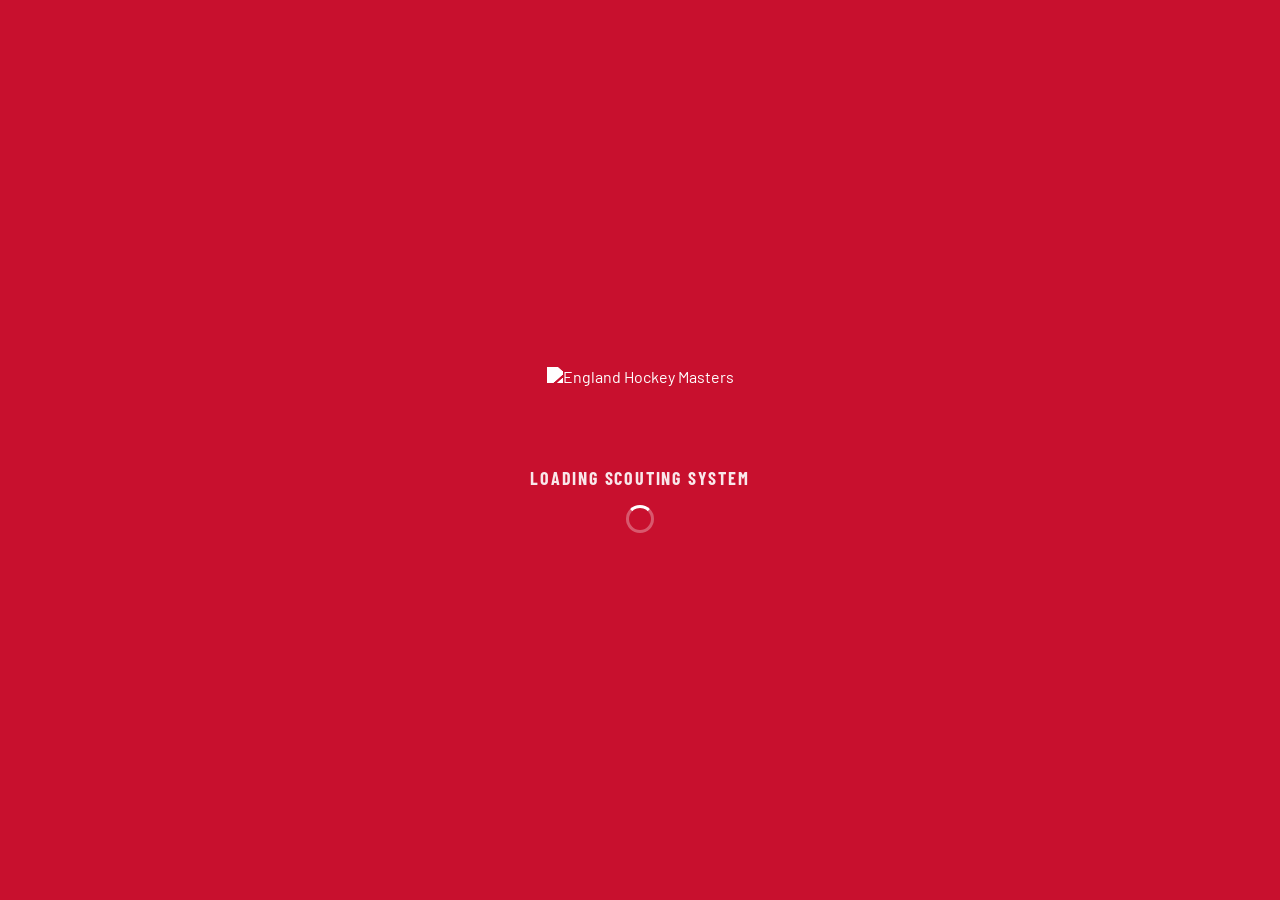
==== index.html @ a1395de9 "Update index.html" ====
<!DOCTYPE html>
<html lang="en">
<head>
<meta charset="UTF-8">
<meta name="viewport" content="width=device-width, initial-scale=1.0, user-scalable=no">
<meta name="apple-mobile-web-app-capable" content="yes">
<meta name="apple-mobile-web-app-status-bar-style" content="black-translucent">
<title>England Hockey — O45M Scouting 2026</title>
<style>
@import url('https://fonts.googleapis.com/css2?family=Barlow+Condensed:wght@400;600;700;800;900&family=Barlow:wght@300;400;500;600&display=swap');
:root{
  --red:#C8102E;--red-dark:#9a0c22;
  --white:#fff;--off:#f5f5f5;--light:#eeeeee;--border:#e0e0e0;
  --muted:#888;--dark:#1a1a1a;--sidebar:#1c1c1c;
  --green:#1a7a3c;--amber:#b85c00;--reject:#9a0c22;
  --shadow:0 2px 8px rgba(0,0,0,0.09);--shadow-lg:0 6px 20px rgba(0,0,0,0.14);
  --touch:48px;
}
*{box-sizing:border-box;margin:0;padding:0;-webkit-tap-highlight-color:transparent;}
html,body{height:100%;overflow:hidden;}
body{font-family:'Barlow',sans-serif;background:var(--light);color:var(--dark);}

#syncBar{position:fixed;top:0;left:0;right:0;height:3px;background:transparent;z-index:1000;transition:background 0.3s;}
#syncBar.syncing{background:var(--amber);}
#syncBar.synced{background:var(--green);}
#syncBar.error{background:var(--red);}

header{background:var(--red);height:56px;display:flex;align-items:center;padding:0 16px;gap:12px;position:fixed;top:0;left:0;right:0;z-index:300;box-shadow:0 2px 10px rgba(200,16,46,0.4);}
.logo-img{height:38px;width:auto;filter:brightness(0) invert(1);flex-shrink:0;}
.hdr-title{font-family:'Barlow Condensed',sans-serif;font-weight:900;font-size:16px;letter-spacing:0.05em;text-transform:uppercase;color:white;line-height:1.15;}
.hdr-title small{font-size:10px;font-weight:400;letter-spacing:0.08em;display:block;opacity:0.8;}
.hdr-right{margin-left:auto;display:flex;align-items:center;gap:8px;}
.stat-chip{background:rgba(255,255,255,0.15);border:1px solid rgba(255,255,255,0.2);border-radius:16px;padding:3px 10px;font-size:11px;font-weight:700;color:white;white-space:nowrap;}
.sync-indicator{display:flex;align-items:center;gap:5px;font-size:11px;color:rgba(255,255,255,0.8);font-weight:600;}
.sync-dot{width:7px;height:7px;border-radius:50%;background:rgba(255,255,255,0.4);transition:background 0.3s;}
.sync-dot.live{background:#4cff91;box-shadow:0 0 6px #4cff91;}
.sync-dot.syncing{background:var(--amber);animation:pulse 1s infinite;}
.sync-dot.error{background:#ff6b6b;}
@keyframes pulse{0%,100%{opacity:1;}50%{opacity:0.4;}}
.menu-btn{background:rgba(255,255,255,0.15);border:none;border-radius:8px;width:36px;height:36px;display:flex;align-items:center;justify-content:center;cursor:pointer;flex-shrink:0;}
.menu-btn svg{width:18px;height:18px;fill:white;}

.app{display:flex;height:100dvh;padding-top:56px;}

.sidebar{width:210px;min-width:210px;background:var(--sidebar);overflow-y:auto;padding:10px 0 30px;position:fixed;left:0;top:56px;bottom:0;z-index:200;transform:translateX(-100%);transition:transform 0.25s ease;-webkit-overflow-scrolling:touch;}
.sidebar.open{transform:translateX(0);}
@media(min-width:900px){.sidebar{transform:translateX(0);position:relative;top:auto;bottom:auto;flex-shrink:0;}.menu-btn{display:none;}.sidebar-overlay{display:none!important;}}
.sidebar-overlay{display:none;position:fixed;inset:0;background:rgba(0,0,0,0.4);z-index:199;}
.sidebar-overlay.show{display:block;}

.sb-search{padding:8px 10px 8px;}
.sb-input{width:100%;background:rgba(255,255,255,0.08);border:1px solid rgba(255,255,255,0.12);border-radius:8px;padding:9px 12px;color:white;font-size:14px;font-family:'Barlow',sans-serif;outline:none;-webkit-appearance:none;}
.sb-input::placeholder{color:rgba(255,255,255,0.3);}
.sb-input:focus{border-color:var(--red);}
.sb-label{font-size:9px;font-weight:800;letter-spacing:0.14em;text-transform:uppercase;color:rgba(255,255,255,0.3);padding:10px 10px 4px;display:block;}
.sb-btn{display:flex;justify-content:space-between;align-items:center;width:100%;min-height:var(--touch);padding:0 10px;background:transparent;border:none;color:rgba(255,255,255,0.55);font-size:13px;font-weight:500;font-family:'Barlow',sans-serif;text-align:left;cursor:pointer;border-left:3px solid transparent;transition:all 0.12s;}
.sb-btn:hover,.sb-btn:active{color:white;background:rgba(255,255,255,0.06);}
.sb-btn.active{color:white;background:rgba(200,16,46,0.2);border-left-color:var(--red);}
.sb-count{font-size:10px;font-weight:700;background:rgba(255,255,255,0.1);border-radius:10px;padding:1px 7px;min-width:22px;text-align:center;}
.sb-btn.active .sb-count{background:rgba(200,16,46,0.4);}
.area-dot{width:8px;height:8px;border-radius:50%;display:inline-block;margin-right:7px;flex-shrink:0;}
.sb-div{height:1px;background:rgba(255,255,255,0.07);margin:6px 10px;}
.sq-legend{padding:4px 10px 8px;display:flex;flex-direction:column;gap:5px;}
.sq-leg-row{display:flex;align-items:center;gap:7px;font-size:11px;color:rgba(255,255,255,0.4);}
.sq-dot{width:8px;height:8px;border-radius:2px;flex-shrink:0;}

.main{flex:1;display:flex;flex-direction:column;min-width:0;overflow:hidden;}
.view-nav{background:white;border-bottom:1px solid var(--border);display:flex;overflow-x:auto;-webkit-overflow-scrolling:touch;padding:0 12px;position:sticky;top:0;z-index:100;scrollbar-width:none;}
.view-nav::-webkit-scrollbar{display:none;}
.view-tab{background:transparent;border:none;border-bottom:3px solid transparent;padding:0 14px;height:46px;font-family:'Barlow Condensed',sans-serif;font-size:13px;font-weight:800;letter-spacing:0.07em;text-transform:uppercase;color:var(--muted);cursor:pointer;white-space:nowrap;flex-shrink:0;margin-bottom:-1px;transition:color 0.15s;}
.view-tab.active{color:var(--red);border-bottom-color:var(--red);}
.view-content{flex:1;overflow-y:auto;overflow-x:hidden;padding:14px;-webkit-overflow-scrolling:touch;}

#gridView{display:grid;grid-template-columns:repeat(auto-fill,minmax(280px,1fr));gap:12px;}
@media(max-width:600px){#gridView{grid-template-columns:1fr;}}
#listView{display:none;flex-direction:column;gap:4px;}
#scheduleView{display:none;}
#summaryView{display:none;}

/* ── PLAYER CARD ── */
.player-card{background:white;border-radius:12px;border:1px solid var(--border);overflow:hidden;box-shadow:var(--shadow);transition:box-shadow 0.2s;}
.card-strip{height:6px;}
.card-body{padding:14px 14px 12px;}

/* Photo area */
.card-photo-row{display:flex;align-items:flex-start;gap:12px;margin-bottom:10px;}
.card-photo-wrap{position:relative;flex-shrink:0;}
.card-photo{width:64px;height:64px;border-radius:8px;object-fit:cover;border:2px solid var(--border);display:block;cursor:pointer;transition:transform 0.15s;}
.card-photo:hover{transform:scale(1.04);}
.card-photo-placeholder{width:64px;height:64px;border-radius:8px;border:2px dashed var(--border);display:flex;flex-direction:column;align-items:center;justify-content:center;cursor:pointer;background:#fafafa;transition:all 0.15s;flex-shrink:0;}
.card-photo-placeholder:hover{border-color:var(--red);background:#fff5f5;}
.card-photo-placeholder svg{width:22px;height:22px;fill:var(--muted);}
.card-photo-placeholder span{font-size:9px;font-weight:700;color:var(--muted);letter-spacing:0.06em;text-transform:uppercase;margin-top:3px;}
.photo-upload-input{display:none;}
.photo-uploading{position:absolute;inset:0;background:rgba(255,255,255,0.85);border-radius:8px;display:flex;align-items:center;justify-content:center;}
.photo-spin{width:20px;height:20px;border:2px solid rgba(200,16,46,0.3);border-top-color:var(--red);border-radius:50%;animation:spin 0.8s linear infinite;}
@keyframes spin{to{transform:rotate(360deg);}}

.card-info{flex:1;min-width:0;}
.card-top{display:flex;justify-content:space-between;align-items:flex-start;margin-bottom:6px;}
.card-name{font-family:'Barlow Condensed',sans-serif;font-weight:800;font-size:17px;letter-spacing:0.02em;color:var(--dark);line-height:1.15;}
.card-club{font-size:11px;color:var(--muted);margin-top:2px;}
.card-num{font-family:'Barlow Condensed',sans-serif;font-weight:900;font-size:26px;color:#ddd;line-height:1;flex-shrink:0;}
.card-tags{display:flex;flex-wrap:wrap;gap:4px;align-items:center;}

.tag{display:inline-flex;align-items:center;padding:3px 8px;border-radius:4px;font-size:10px;font-weight:700;letter-spacing:0.07em;text-transform:uppercase;}
.tag-area{color:white;}
.tag-area.light{color:#1a1a1a;}
.tag-gk{background:#fff3e0;color:#b85c00;}
.tag-out{background:#e8f4fd;color:#1565c0;}
.tag-cap{background:#fff8e1;color:#b8860b;}
.sq-badge{padding:3px 7px;border-radius:4px;font-size:10px;font-weight:700;letter-spacing:0.07em;text-transform:uppercase;}
.sq-badge.main{background:#e3f2fd;color:#1565c0;border:1px solid #90caf9;}
.sq-badge.main-ntr{background:#f3f8ff;color:#5c8bcc;border:1px solid #c5d9f5;}
.sq-badge.som{background:#f3e5f5;color:#7b1fa2;border:1px solid #ce93d8;}
.sq-badge.som-ntr{background:#faf0fc;color:#9c5ab8;border:1px solid #e2c0ef;}

.ratings-grid{display:grid;grid-template-columns:1fr 1fr;gap:8px;margin-bottom:10px;}
.rating-item label{display:block;font-size:9px;font-weight:700;letter-spacing:0.1em;text-transform:uppercase;color:var(--muted);margin-bottom:3px;}
.stars{display:flex;gap:3px;}
.star{width:22px;height:22px;cursor:pointer;flex-shrink:0;padding:2px;}
.star svg{width:100%;height:100%;display:block;}

.notes-field{width:100%;background:#f8f8f8;border:1px solid var(--border);border-radius:8px;padding:8px 10px;font-family:'Barlow',sans-serif;font-size:13px;line-height:1.5;color:var(--dark);resize:none;outline:none;min-height:56px;-webkit-appearance:none;transition:border-color 0.15s;}
.notes-field:focus{border-color:var(--red);background:white;}
.notes-field::placeholder{color:#ccc;}

.dec-row{display:flex;gap:6px;margin-top:10px;}
.dec-btn{flex:1;min-height:40px;padding:0 4px;border-radius:8px;border:1.5px solid;font-family:'Barlow Condensed',sans-serif;font-size:12px;font-weight:800;letter-spacing:0.07em;text-transform:uppercase;cursor:pointer;background:transparent;transition:all 0.15s;}
.dec-btn.recommend{border-color:#b2dfdb;color:var(--green);}
.dec-btn.recommend.active{background:var(--green);border-color:var(--green);color:white;}
.dec-btn.monitor{border-color:#ffe0b2;color:var(--amber);}
.dec-btn.monitor.active{background:var(--amber);border-color:var(--amber);color:white;}
.dec-btn.reject{border-color:#ffcdd2;color:var(--reject);}
.dec-btn.reject.active{background:var(--reject);border-color:var(--reject);color:white;}

.card-sync{height:2px;background:transparent;transition:background 0.3s;border-radius:0 0 2px 2px;}
.card-sync.saving{background:var(--amber);}
.card-sync.saved{background:var(--green);}

/* ── PHOTO LIGHTBOX ── */
#lightbox{position:fixed;inset:0;background:rgba(0,0,0,0.92);z-index:900;display:none;flex-direction:column;align-items:center;justify-content:center;padding:20px;}
#lightbox.show{display:flex;}
#lightboxImg{max-width:100%;max-height:75vh;border-radius:12px;object-fit:contain;box-shadow:0 8px 40px rgba(0,0,0,0.6);}
#lightboxName{font-family:'Barlow Condensed',sans-serif;font-weight:800;font-size:22px;color:white;margin-top:16px;text-align:center;}
#lightboxSub{font-size:13px;color:rgba(255,255,255,0.6);margin-top:4px;text-align:center;}
#lightboxClose{position:absolute;top:16px;right:16px;background:rgba(255,255,255,0.15);border:none;color:white;width:40px;height:40px;border-radius:50%;font-size:20px;cursor:pointer;display:flex;align-items:center;justify-content:center;}
#lightboxChange{margin-top:14px;background:rgba(255,255,255,0.15);border:1px solid rgba(255,255,255,0.3);color:white;border-radius:8px;padding:8px 20px;font-family:'Barlow Condensed',sans-serif;font-size:13px;font-weight:700;letter-spacing:0.07em;text-transform:uppercase;cursor:pointer;}

/* ── LIST VIEW ── */
.list-hdr,.list-row{display:grid;grid-template-columns:44px 36px 1fr 90px 50px 100px 130px;gap:8px;align-items:center;padding:8px 12px;border-radius:8px;}
@media(max-width:700px){.list-hdr,.list-row{grid-template-columns:44px 30px 1fr 70px 100px;}.list-hide{display:none;}}
.list-hdr{background:white;border:1px solid var(--border);font-size:9px;font-weight:800;letter-spacing:0.1em;text-transform:uppercase;color:var(--muted);position:sticky;top:0;z-index:10;}
.list-row{background:white;border:1px solid var(--border);border-left:4px solid var(--lc,var(--border));transition:border-color 0.12s;}
.list-row.recommended{border-left-color:var(--green)!important;}
.list-row.monitor{border-left-color:var(--amber)!important;}
.list-row.not-selected{border-left-color:var(--reject)!important;}
.list-thumb{width:36px;height:36px;border-radius:6px;object-fit:cover;border:1px solid var(--border);cursor:pointer;}
.list-thumb-placeholder{width:36px;height:36px;border-radius:6px;background:#f0f0f0;border:1px dashed var(--border);display:flex;align-items:center;justify-content:center;cursor:pointer;font-size:16px;}
.list-name{font-family:'Barlow Condensed',sans-serif;font-weight:800;font-size:14px;}
.mini-stars{display:flex;gap:1px;font-size:13px;}
.ldec-row{display:flex;gap:3px;}
.ldec{min-height:32px;padding:0 7px;border-radius:5px;border:1px solid;font-size:10px;font-weight:700;font-family:'Barlow Condensed',sans-serif;letter-spacing:0.06em;text-transform:uppercase;cursor:pointer;background:transparent;transition:all 0.12s;}
.ldec.recommend{border-color:#b2dfdb;color:var(--green);}
.ldec.recommend.active{background:var(--green);border-color:var(--green);color:white;}
.ldec.monitor{border-color:#ffe0b2;color:var(--amber);}
.ldec.monitor.active{background:var(--amber);border-color:var(--amber);color:white;}
.ldec.reject{border-color:#ffcdd2;color:var(--reject);}
.ldec.reject.active{background:var(--reject);border-color:var(--reject);color:white;}

/* ── SCHEDULE ── */
.sched-day{margin-bottom:24px;}
.sched-hdr{font-family:'Barlow Condensed',sans-serif;font-size:20px;font-weight:900;letter-spacing:0.05em;text-transform:uppercase;color:var(--red);margin-bottom:10px;padding-bottom:7px;border-bottom:3px solid var(--red);display:flex;align-items:center;gap:12px;}
.sched-hdr span{font-size:12px;font-weight:400;color:var(--muted);text-transform:none;letter-spacing:0;}
.sched-grid{display:grid;grid-template-columns:1fr 1fr;gap:8px;}
@media(max-width:600px){.sched-grid{grid-template-columns:1fr;}}
.pitch-lbl{font-size:9px;font-weight:800;letter-spacing:0.12em;text-transform:uppercase;color:var(--muted);padding:4px 10px;background:var(--light);border-radius:4px;text-align:center;}
.fixture{background:white;border:1px solid var(--border);border-radius:10px;padding:10px 12px;display:flex;align-items:center;gap:10px;cursor:pointer;box-shadow:var(--shadow);transition:all 0.15s;min-height:var(--touch);}
.fixture.active-game{border-color:var(--red);background:#fff5f5;}
.fix-time{font-family:'Barlow Condensed',sans-serif;font-weight:800;font-size:15px;color:var(--red);min-width:40px;}
.fix-teams{flex:1;min-width:0;}
.fix-match{display:flex;align-items:center;gap:8px;flex-wrap:wrap;}
.fix-team{font-family:'Barlow Condensed',sans-serif;font-weight:800;font-size:13px;display:flex;align-items:center;gap:5px;}
.fix-vs{font-size:10px;font-weight:700;color:var(--muted);}
.kit-sw{width:12px;height:12px;border-radius:2px;border:1px solid rgba(0,0,0,0.1);flex-shrink:0;}
.fix-pitch{font-size:9px;color:var(--muted);font-weight:600;letter-spacing:0.07em;text-transform:uppercase;margin-top:2px;}
.fix-btn{font-family:'Barlow Condensed',sans-serif;font-size:11px;font-weight:800;letter-spacing:0.07em;text-transform:uppercase;min-height:36px;padding:0 12px;border-radius:6px;border:1.5px solid var(--red);color:var(--red);background:transparent;cursor:pointer;transition:all 0.15s;white-space:nowrap;flex-shrink:0;}
.fix-btn.active-btn,.fixture.active-game .fix-btn{background:var(--red);color:white;}
.fix-banner{background:var(--red);color:white;padding:10px 14px;display:flex;align-items:center;gap:10px;border-radius:10px;margin-bottom:14px;font-family:'Barlow Condensed',sans-serif;font-size:13px;font-weight:700;flex-wrap:wrap;}
.fix-clear{background:rgba(255,255,255,0.2);border:none;color:white;border-radius:5px;padding:5px 12px;cursor:pointer;font-family:'Barlow Condensed',sans-serif;font-size:12px;font-weight:700;min-height:32px;}

/* ── SUMMARY ── */
.sum-stats{display:grid;grid-template-columns:repeat(4,1fr);gap:10px;margin-bottom:18px;}
@media(max-width:600px){.sum-stats{grid-template-columns:repeat(2,1fr);}}
.sum-stat{background:white;border:1px solid var(--border);border-radius:10px;padding:16px;text-align:center;box-shadow:var(--shadow);}
.sum-num{font-family:'Barlow Condensed',sans-serif;font-size:40px;font-weight:900;line-height:1;margin-bottom:4px;}
.sum-lbl{font-size:10px;font-weight:700;letter-spacing:0.1em;text-transform:uppercase;color:var(--muted);}
.sum-stat.rec .sum-num{color:var(--green);}
.sum-stat.mon .sum-num{color:var(--amber);}
.sum-stat.rej .sum-num{color:var(--reject);}
.sum-stat.tot .sum-num{color:var(--red);}
.sum-sec-hdr{font-family:'Barlow Condensed',sans-serif;font-size:15px;font-weight:900;letter-spacing:0.06em;text-transform:uppercase;display:flex;align-items:center;gap:10px;margin:18px 0 9px;color:var(--dark);}
.sum-sec-hdr::after{content:'';flex:1;height:2px;background:var(--border);}
.sum-sec-hdr.rh::after{background:var(--green);}
.sum-sec-hdr.mh::after{background:var(--amber);}
.sum-rows{display:flex;flex-direction:column;gap:5px;}
.sum-row{background:white;border:1px solid var(--border);border-radius:8px;padding:10px 12px;display:grid;grid-template-columns:48px 160px 110px 50px 50px 1fr;gap:10px;align-items:center;box-shadow:var(--shadow);}
@media(max-width:700px){.sum-row{grid-template-columns:48px 1fr 80px 40px;}.sum-hide{display:none;}}
.sum-row.rec{border-left:4px solid var(--green);}
.sum-row.mon{border-left:4px solid var(--amber);}
.sum-row-name{font-family:'Barlow Condensed',sans-serif;font-weight:800;font-size:13px;}
.sum-score{font-family:'Barlow Condensed',sans-serif;font-weight:900;font-size:18px;}
.sum-score.hi{color:var(--green);}
.sum-score.mid{color:var(--amber);}
.sum-notes{font-size:11px;color:var(--muted);font-style:italic;white-space:nowrap;overflow:hidden;text-overflow:ellipsis;}
.sum-thumb{width:40px;height:40px;border-radius:6px;object-fit:cover;border:1px solid var(--border);cursor:pointer;}
.sum-thumb-placeholder{width:40px;height:40px;border-radius:6px;background:#f0f0f0;border:1px solid var(--border);display:flex;align-items:center;justify-content:center;font-size:18px;}
.export-btn{background:var(--red);color:white;border:none;border-radius:8px;padding:12px 28px;font-family:'Barlow Condensed',sans-serif;font-size:13px;font-weight:900;letter-spacing:0.08em;text-transform:uppercase;cursor:pointer;margin-top:18px;min-height:var(--touch);}

.empty{text-align:center;padding:50px 20px;color:var(--muted);}
.empty h3{font-family:'Barlow Condensed',sans-serif;font-size:20px;color:var(--dark);margin-bottom:6px;}
::-webkit-scrollbar{width:4px;height:4px;}
::-webkit-scrollbar-thumb{background:rgba(200,16,46,0.25);border-radius:2px;}

#loadingOverlay{position:fixed;inset:0;background:var(--red);display:flex;flex-direction:column;align-items:center;justify-content:center;z-index:9999;transition:opacity 0.4s;}
#loadingOverlay img{height:80px;filter:brightness(0) invert(1);margin-bottom:20px;}
#loadingOverlay p{color:white;font-family:'Barlow Condensed',sans-serif;font-size:18px;font-weight:700;letter-spacing:0.1em;text-transform:uppercase;opacity:0.9;}
#loadingOverlay .spin{width:28px;height:28px;border:3px solid rgba(255,255,255,0.3);border-top-color:white;border-radius:50%;animation:spin 0.8s linear infinite;margin-top:16px;}
</style>
</head>
<body>

<div id="syncBar"></div>

<div id="loadingOverlay">
  <img src="https://dav1992-create.github.io/o45m-scouting/England_Masters_Logo.png" alt="England Hockey Masters">
  <p>Loading Scouting System</p>
  <div class="spin"></div>
</div>

<!-- Photo lightbox -->
<div id="lightbox">
  <button id="lightboxClose" onclick="closeLightbox()">✕</button>
  <img id="lightboxImg" src="" alt="">
  <div id="lightboxName"></div>
  <div id="lightboxSub"></div>
  <button id="lightboxChange" onclick="changePhotoFromLightbox()">📷 Change Photo</button>
  <input type="file" id="lightboxFileInput" accept="image/*" style="display:none">
</div>

<header>
  <button class="menu-btn" onclick="toggleSidebar()">
    <svg viewBox="0 0 24 24"><rect y="4" width="24" height="2" rx="1"/><rect y="11" width="24" height="2" rx="1"/><rect y="18" width="24" height="2" rx="1"/></svg>
  </button>
  <img class="logo-img" src="https://dav1992-create.github.io/o45m-scouting/England_Masters_Logo.png" alt="">
  <div>
    <div class="hdr-title">O45M Scouting<small>Area Champs · 16–17 May 2026</small></div>
  </div>
  <div class="hdr-right">
    <div class="sync-indicator">
      <div class="sync-dot" id="syncDot"></div>
      <span id="syncLabel">Connecting…</span>
    </div>
    <div class="stat-chip">🟢 <span id="recCount">0</span></div>
    <div class="stat-chip">🟡 <span id="monCount">0</span></div>
  </div>
</header>

<div class="sidebar-overlay" id="sidebarOverlay" onclick="toggleSidebar()"></div>

<div class="app">
  <div class="sidebar" id="sidebar">
    <div class="sb-search"><input class="sb-input" type="search" id="searchInput" placeholder="Search player or club…" autocorrect="off" autocapitalize="off"></div>
    <span class="sb-label">Area</span>
    <button class="sb-btn active" data-area="ALL" onclick="setArea('ALL')">All Areas <span class="sb-count" id="cnt-ALL">142</span></button>
    <button class="sb-btn" data-area="East" onclick="setArea('East')"><span class="area-dot" style="background:#f5c800;border:1px solid rgba(255,255,255,0.2)"></span>East <span class="sb-count">18</span></button>
    <button class="sb-btn" data-area="London" onclick="setArea('London')"><span class="area-dot" style="background:#C8102E"></span>London <span class="sb-count">18</span></button>
    <button class="sb-btn" data-area="Midlands" onclick="setArea('Midlands')"><span class="area-dot" style="background:#6a0dad"></span>Midlands <span class="sb-count">17</span></button>
    <button class="sb-btn" data-area="North West" onclick="setArea('North West')"><span class="area-dot" style="background:#1565c0"></span>North West <span class="sb-count">17</span></button>
    <button class="sb-btn" data-area="South East" onclick="setArea('South East')"><span class="area-dot" style="background:#e86500"></span>South East <span class="sb-count">18</span></button>
    <button class="sb-btn" data-area="South Central" onclick="setArea('South Central')"><span class="area-dot" style="background:#1a7a3c"></span>South Central <span class="sb-count">18</span></button>
    <button class="sb-btn" data-area="West" onclick="setArea('West')"><span class="area-dot" style="background:#6b1a3a"></span>West <span class="sb-count">18</span></button>
    <button class="sb-btn" data-area="Yorkshire & NE" onclick="setArea('Yorkshire & NE')"><span class="area-dot" style="background:#5ba4cf"></span>Yorkshire & NE <span class="sb-count">18</span></button>
    <div class="sb-div"></div>
    <span class="sb-label">Decision</span>
    <button class="sb-btn" data-dec="ALL_D" onclick="setDecFilter('ALL_D')">All <span class="sb-count" id="cnt-ALLD">142</span></button>
    <button class="sb-btn" data-dec="recommended" onclick="setDecFilter('recommended')">✅ Trials <span class="sb-count" id="cnt-REC">0</span></button>
    <button class="sb-btn" data-dec="monitor" onclick="setDecFilter('monitor')">⚡ Monitor <span class="sb-count" id="cnt-MON">0</span></button>
    <button class="sb-btn" data-dec="not-selected" onclick="setDecFilter('not-selected')">✗ Passed <span class="sb-count" id="cnt-REJ">0</span></button>
    <button class="sb-btn" data-dec="unseen" onclick="setDecFilter('unseen')">○ Unseen <span class="sb-count" id="cnt-UN">142</span></button>
    <div class="sb-div"></div>
    <span class="sb-label">Position</span>
    <button class="sb-btn" data-pos="ALL_P" onclick="setPosFilter('ALL_P')">All</button>
    <button class="sb-btn" data-pos="GK" onclick="setPosFilter('GK')">Goalkeepers</button>
    <button class="sb-btn" data-pos="Outfield" onclick="setPosFilter('Outfield')">Outfield</button>
    <div class="sb-div"></div>
    <span class="sb-label">Squad Status</span>
    <button class="sb-btn active" data-squad="ALL_S" onclick="setSquadFilter('ALL_S')">All <span class="sb-count" id="cnt-SQ-ALL">142</span></button>
    <button class="sb-btn" data-squad="main" onclick="setSquadFilter('main')">Main Squad <span class="sb-count" id="cnt-SQ-MAIN">0</span></button>
    <button class="sb-btn" data-squad="main-ntr" onclick="setSquadFilter('main-ntr')">Main NTR <span class="sb-count" id="cnt-SQ-MAINNTR">0</span></button>
    <button class="sb-btn" data-squad="som" onclick="setSquadFilter('som')">SOM <span class="sb-count" id="cnt-SQ-SOM">0</span></button>
    <button class="sb-btn" data-squad="som-ntr" onclick="setSquadFilter('som-ntr')">SOM NTR <span class="sb-count" id="cnt-SQ-SOMNTR">0</span></button>
    <button class="sb-btn" data-squad="none" onclick="setSquadFilter('none')">No Squad <span class="sb-count" id="cnt-SQ-NONE">0</span></button>
    <div class="sb-div"></div>
    <span class="sb-label">Squad Key</span>
    <div class="sq-legend">
      <div class="sq-leg-row"><div class="sq-dot" style="background:#1565c0"></div>Main Squad</div>
      <div class="sq-leg-row"><div class="sq-dot" style="background:#5c8bcc"></div>Main NTR</div>
      <div class="sq-leg-row"><div class="sq-dot" style="background:#7b1fa2"></div>SOM (B Squad)</div>
      <div class="sq-leg-row"><div class="sq-dot" style="background:#9c5ab8"></div>SOM NTR</div>
    </div>
  </div>

  <div class="main">
    <div class="view-nav">
      <button class="view-tab active" onclick="setView('grid')">Grid</button>
      <button class="view-tab" onclick="setView('list')">List</button>
      <button class="view-tab" onclick="setView('schedule')">Schedule</button>
      <button class="view-tab" onclick="setView('summary')">Summary</button>
    </div>
    <div class="view-content">
      <div id="gridView"></div>
      <div id="listView"></div>
      <div id="scheduleView"></div>
      <div id="summaryView"></div>
    </div>
  </div>
</div>

<script>
const SB_URL='https://yunzbxjgndfdngneydhf.supabase.co';
const SB_KEY='sb_publishable_a0WnjBJyvWkqNFALG7ZhGA_mMUVzD1C';
const STORAGE_URL=`${SB_URL}/storage/v1/object/player-photos`;
const STORAGE_PUBLIC=`${SB_URL}/storage/v1/object/public/player-photos`;
const POLL_INTERVAL=4000;

const AC={'East':'#f5c800','London':'#C8102E','Midlands':'#6a0dad','North West':'#1565c0','South East':'#e86500','South Central':'#1a7a3c','West':'#6b1a3a','Yorkshire & NE':'#5ba4cf'};
const LIGHT_KITS=['East','Yorkshire & NE'];

const SCHED={saturday:[{time:'11:00',pitch:'Stirratt',home:'East',away:'Midlands'},{time:'11:00',pitch:'BGS',home:'West',away:'South Central'},{time:'12:00',pitch:'Stirratt',home:'South East',away:'Yorkshire & NE'},{time:'12:00',pitch:'BGS',home:'North West',away:'London'},{time:'12:50',pitch:'Stirratt',home:'North West',away:'South Central'},{time:'12:50',pitch:'BGS',home:'West',away:'London'},{time:'13:40',pitch:'Stirratt',home:'South East',away:'Midlands'},{time:'13:40',pitch:'BGS',home:'East',away:'Yorkshire & NE'},{time:'14:30',pitch:'Stirratt',home:'West',away:'Midlands'},{time:'14:30',pitch:'BGS',home:'East',away:'South Central'},{time:'15:20',pitch:'Stirratt',home:'North West',away:'Yorkshire & NE'},{time:'15:20',pitch:'BGS',home:'London',away:'South East'},{time:'16:10',pitch:'Stirratt',home:'South Central',away:'Yorkshire & NE'},{time:'16:10',pitch:'BGS',home:'East',away:'West'},{time:'17:00',pitch:'Stirratt',home:'London',away:'Midlands'},{time:'17:00',pitch:'BGS',home:'North West',away:'South East'}],sunday:[{time:'10:00',pitch:'Stirratt',home:'South East',away:'East'},{time:'10:00',pitch:'BGS',home:'Yorkshire & NE',away:'London'},{time:'11:00',pitch:'Stirratt',home:'West',away:'North West'},{time:'11:00',pitch:'BGS',home:'South Central',away:'Midlands'},{time:'11:50',pitch:'Stirratt',home:'East',away:'London'},{time:'11:50',pitch:'BGS',home:'South Central',away:'South East'},{time:'12:40',pitch:'Stirratt',home:'West',away:'Yorkshire & NE'},{time:'12:40',pitch:'BGS',home:'Midlands',away:'North West'},{time:'13:30',pitch:'Stirratt',home:'West',away:'South East'},{time:'13:30',pitch:'BGS',home:'South Central',away:'London'},{time:'14:20',pitch:'Stirratt',home:'Midlands',away:'Yorkshire & NE'},{time:'14:20',pitch:'BGS',home:'East',away:'North West'}]};

const rawPlayers=[
{id:1,name:"Neal Hadgraft",shirt:"GK",area:"East",club:"Brentwood",pos:"GK",cap:false,squad:"main"},
{id:2,name:"Alex Ford",shirt:"GK",area:"East",club:"Broxbourne",pos:"GK",cap:false,squad:""},
{id:3,name:"James Ward",shirt:"2",area:"East",club:"Ipswich",pos:"Outfield",cap:false,squad:""},
{id:4,name:"Andrew Fletcher",shirt:"3",area:"East",club:"City of Peterborough",pos:"Outfield",cap:false,squad:""},
{id:5,name:"Ian Dunnett",shirt:"4",area:"East",club:"Hertford",pos:"Outfield",cap:false,squad:""},
{id:6,name:"Carl Daniels",shirt:"5",area:"East",club:"City of Peterborough",pos:"Outfield",cap:false,squad:""},
{id:7,name:"Jon Card",shirt:"6",area:"East",club:"Ipswich",pos:"Outfield",cap:true,capType:"VC",squad:""},
{id:8,name:"Paul Buckland",shirt:"7",area:"East",club:"Blueharts",pos:"Outfield",cap:false,squad:"som"},
{id:9,name:"Alex Scott",shirt:"8",area:"East",club:"Norwich City",pos:"Outfield",cap:false,squad:""},
{id:10,name:"Graham Burr",shirt:"9",area:"East",club:"Blueharts",pos:"Outfield",cap:false,squad:""},
{id:11,name:"Chris Page",shirt:"10",area:"East",club:"Pelicans",pos:"Outfield",cap:false,squad:"som"},
{id:12,name:"Matt Scott",shirt:"11",area:"East",club:"Blueharts",pos:"Outfield",cap:false,squad:""},
{id:13,name:"Richard Stainthorpe",shirt:"12",area:"East",club:"Dereham",pos:"Outfield",cap:true,capType:"C",squad:""},
{id:14,name:"Drew Harvey",shirt:"13",area:"East",club:"Wisbech Town",pos:"Outfield",cap:false,squad:""},
{id:15,name:"Mark Hoefield",shirt:"14",area:"East",club:"St Albans",pos:"Outfield",cap:false,squad:""},
{id:16,name:"Devon Woolley",shirt:"15",area:"East",club:"Blueharts",pos:"Outfield",cap:false,squad:""},
{id:17,name:"Ben Hudson",shirt:"16",area:"East",club:"Cambridge HC",pos:"Outfield",cap:false,squad:""},
{id:18,name:"Richard Marshall",shirt:"17",area:"East",club:"Chelmsford",pos:"Outfield",cap:false,squad:""},
{id:19,name:"Ben Brind",shirt:"GK",area:"London",club:"Hampstead & Westminster",pos:"GK",cap:false,squad:""},
{id:20,name:"Sam Hext",shirt:"GK",area:"London",club:"Hampstead & Westminster",pos:"GK",cap:false,squad:""},
{id:21,name:"Paul Barker",shirt:"3",area:"London",club:"Spencer",pos:"Outfield",cap:false,squad:""},
{id:22,name:"Andy Fell",shirt:"4",area:"London",club:"Southgate",pos:"Outfield",cap:false,squad:""},
{id:23,name:"Ash Garratt",shirt:"5",area:"London",club:"Old Cranleighans",pos:"Outfield",cap:false,squad:"main-ntr"},
{id:24,name:"Rhys Evans",shirt:"6",area:"London",club:"Teddington",pos:"Outfield",cap:false,squad:""},
{id:25,name:"Andrew Crow",shirt:"7",area:"London",club:"Spencer",pos:"Outfield",cap:false,squad:"som"},
{id:26,name:"Mark Henderson",shirt:"8",area:"London",club:"Cheam",pos:"Outfield",cap:false,squad:""},
{id:27,name:"Stuart Ripley",shirt:"9",area:"London",club:"Old Cranleighans",pos:"Outfield",cap:false,squad:"som-ntr"},
{id:28,name:"Ed Hauck",shirt:"10",area:"London",club:"Old Cranleighans",pos:"Outfield",cap:false,squad:""},
{id:29,name:"Barney Hillsdon",shirt:"11",area:"London",club:"Purley Walcountians",pos:"Outfield",cap:false,squad:""},
{id:30,name:"Antoine-Julien Richard",shirt:"12",area:"London",club:"Hampstead & Westminster",pos:"Outfield",cap:false,squad:""},
{id:31,name:"Richard Mills",shirt:"13",area:"London",club:"Old Cranleighans",pos:"Outfield",cap:false,squad:""},
{id:32,name:"James Nicholson",shirt:"14",area:"London",club:"Wimbledon",pos:"Outfield",cap:false,squad:""},
{id:33,name:"Stephen Quincey",shirt:"15",area:"London",club:"Surbiton",pos:"Outfield",cap:false,squad:""},
{id:34,name:"Phil Price",shirt:"16",area:"London",club:"East London",pos:"Outfield",cap:false,squad:""},
{id:35,name:"Jonathan Jauncey",shirt:"17",area:"London",club:"Old Cranleighans",pos:"Outfield",cap:false,squad:""},
{id:36,name:"Raymond Man",shirt:"18",area:"London",club:"Purley Walcountians",pos:"Outfield",cap:true,capType:"C",squad:"som-ntr"},
{id:37,name:"Jonathon Short",shirt:"GK",area:"Midlands",club:"Boots HC",pos:"GK",cap:false,squad:"main"},
{id:38,name:"Matthew Hyatt",shirt:"2",area:"Midlands",club:"Stratford HC",pos:"Outfield",cap:false,squad:""},
{id:39,name:"Andrew Heslop",shirt:"4",area:"Midlands",club:"Olton HC",pos:"Outfield",cap:false,squad:""},
{id:40,name:"Ben Lanoe",shirt:"5",area:"Midlands",club:"Stratford HC",pos:"Outfield",cap:false,squad:""},
{id:41,name:"Jed Kiddle Morris",shirt:"6",area:"Midlands",club:"Bournville & KH",pos:"Outfield",cap:false,squad:""},
{id:42,name:"Richard Major",shirt:"8",area:"Midlands",club:"Bournville & KH",pos:"Outfield",cap:true,capType:"C",squad:""},
{id:43,name:"Dafydd Bowles",shirt:"9",area:"Midlands",club:"Hampton in Arden",pos:"Outfield",cap:false,squad:"main"},
{id:44,name:"Jon Allchin",shirt:"10",area:"Midlands",club:"Stone HC",pos:"Outfield",cap:false,squad:""},
{id:45,name:"Mark Northcott",shirt:"11",area:"Midlands",club:"Burton HC",pos:"Outfield",cap:false,squad:"som"},
{id:46,name:"Andrew Tchakhotine",shirt:"12",area:"Midlands",club:"Old Silhillians HC",pos:"Outfield",cap:false,squad:""},
{id:47,name:"Terry Lavery",shirt:"13",area:"Midlands",club:"Harborne HC",pos:"Outfield",cap:false,squad:""},
{id:48,name:"Dom Williams",shirt:"14",area:"Midlands",club:"Beeston HC",pos:"Outfield",cap:false,squad:""},
{id:49,name:"Richard Kitchen",shirt:"15",area:"Midlands",club:"Belper HC",pos:"Outfield",cap:false,squad:"main"},
{id:50,name:"Gareth Parker",shirt:"17",area:"Midlands",club:"Northampton Saints",pos:"Outfield",cap:false,squad:""},
{id:51,name:"Stuart Clark",shirt:"19",area:"Midlands",club:"Northampton Saints",pos:"Outfield",cap:false,squad:""},
{id:52,name:"Stephen Maundrell",shirt:"36",area:"Midlands",club:"Derby HC",pos:"Outfield",cap:false,squad:""},
{id:53,name:"David Bryce",shirt:"—",area:"Midlands",club:"Khalsa HC",pos:"Outfield",cap:false,squad:""},
{id:54,name:"Chris Bond",shirt:"GK",area:"North West",club:"Keswick",pos:"GK",cap:false,squad:""},
{id:55,name:"Geoff Price",shirt:"3",area:"North West",club:"Deeside Ramblers",pos:"Outfield",cap:false,squad:""},
{id:56,name:"Andrew Kwan",shirt:"4",area:"North West",club:"Didsbury Northern",pos:"Outfield",cap:false,squad:""},
{id:57,name:"Gareth Edwards-Jones",shirt:"5",area:"North West",club:"Golborne & Prescot",pos:"Outfield",cap:true,capType:"C",squad:""},
{id:58,name:"Richard Campbell",shirt:"6",area:"North West",club:"Crewe Vagrants",pos:"Outfield",cap:false,squad:""},
{id:59,name:"Graeme Hunt",shirt:"7",area:"North West",club:"Didsbury Northern",pos:"Outfield",cap:false,squad:""},
{id:60,name:"Damien Axcell",shirt:"8",area:"North West",club:"Macclesfield",pos:"Outfield",cap:false,squad:""},
{id:61,name:"Peter Youds",shirt:"9",area:"North West",club:"Macclesfield",pos:"Outfield",cap:false,squad:""},
{id:62,name:"David Hans",shirt:"10",area:"North West",club:"Timperley",pos:"Outfield",cap:false,squad:"main"},
{id:63,name:"Simon Boulton",shirt:"11",area:"North West",club:"Golborne & Prescot",pos:"Outfield",cap:false,squad:""},
{id:64,name:"John Bardsley",shirt:"12",area:"North West",club:"Sale",pos:"Outfield",cap:false,squad:""},
{id:65,name:"Adam Jones",shirt:"13",area:"North West",club:"Stockport Bramhall",pos:"Outfield",cap:false,squad:""},
{id:66,name:"Bruce Forster",shirt:"14",area:"North West",club:"Crewe Vagrants",pos:"Outfield",cap:false,squad:""},
{id:67,name:"Simon Darlington",shirt:"15",area:"North West",club:"Macclesfield",pos:"Outfield",cap:false,squad:""},
{id:68,name:"James Ballinger",shirt:"16",area:"North West",club:"Didsbury Northern",pos:"Outfield",cap:false,squad:""},
{id:69,name:"Crayton Napoleon",shirt:"17",area:"North West",club:"Leyland Chorley",pos:"Outfield",cap:false,squad:""},
{id:70,name:"Brandon Fernandez",shirt:"18",area:"North West",club:"Didsbury Northern",pos:"Outfield",cap:false,squad:""},
{id:71,name:"Giles Dakin",shirt:"GK",area:"South East",club:"East Grinstead",pos:"GK",cap:false,squad:""},
{id:72,name:"James Marshall",shirt:"GK",area:"South East",club:"Guildford",pos:"GK",cap:false,squad:""},
{id:73,name:"Miken Amin",shirt:"3",area:"South East",club:"Oxted",pos:"Outfield",cap:false,squad:"som"},
{id:74,name:"Keith Balmer",shirt:"4",area:"South East",club:"Sevenoaks",pos:"Outfield",cap:false,squad:""},
{id:75,name:"John Boydell",shirt:"5",area:"South East",club:"Canterbury",pos:"Outfield",cap:false,squad:""},
{id:76,name:"Iain Burwood",shirt:"6",area:"South East",club:"Sittingbourne",pos:"Outfield",cap:false,squad:""},
{id:77,name:"Paul Cook",shirt:"7",area:"South East",club:"K Sports",pos:"Outfield",cap:false,squad:""},
{id:78,name:"Tom Fewster",shirt:"8",area:"South East",club:"Lewes",pos:"Outfield",cap:false,squad:""},
{id:79,name:"Damon Garwood",shirt:"9",area:"South East",club:"Old Georgians",pos:"Outfield",cap:false,squad:"main"},
{id:80,name:"Jordan Hallows",shirt:"10",area:"South East",club:"Old Georgians",pos:"Outfield",cap:false,squad:"som"},
{id:81,name:"Jamie Hutchin",shirt:"11",area:"South East",club:"Woking",pos:"Outfield",cap:false,squad:""},
{id:82,name:"Noel Lander",shirt:"12",area:"South East",club:"Gore Court",pos:"Outfield",cap:false,squad:""},
{id:83,name:"Barry Mackness",shirt:"13",area:"South East",club:"Old Williamsons",pos:"Outfield",cap:false,squad:""},
{id:84,name:"Lewis Mitchell",shirt:"14",area:"South East",club:"Sutton Valence",pos:"Outfield",cap:false,squad:""},
{id:85,name:"Phil Morrison",shirt:"15",area:"South East",club:"Maidstone",pos:"Outfield",cap:false,squad:""},
{id:86,name:"Liam Russell",shirt:"16",area:"South East",club:"Lewes",pos:"Outfield",cap:false,squad:""},
{id:87,name:"Chris Schollick",shirt:"17",area:"South East",club:"Woking",pos:"Outfield",cap:false,squad:""},
{id:88,name:"John Sullivan",shirt:"18",area:"South East",club:"Marden Russets",pos:"Outfield",cap:false,squad:""},
{id:89,name:"Stephen Cole",shirt:"GK1",area:"South Central",club:"Trojans",pos:"GK",cap:false,squad:""},
{id:90,name:"Simon Howells",shirt:"GK23",area:"South Central",club:"Witney",pos:"GK",cap:false,squad:""},
{id:91,name:"Jon Weait",shirt:"2",area:"South Central",club:"Haslemere",pos:"Outfield",cap:false,squad:"main"},
{id:92,name:"Jon Bishop",shirt:"3",area:"South Central",club:"Reading",pos:"Outfield",cap:false,squad:""},
{id:93,name:"Ian Cheshire",shirt:"4",area:"South Central",club:"Portsmouth",pos:"Outfield",cap:false,squad:""},
{id:94,name:"Duncan Marsh",shirt:"5",area:"South Central",club:"Bournemouth",pos:"Outfield",cap:false,squad:""},
{id:95,name:"Dan Bleach",shirt:"6",area:"South Central",club:"Oxford OBU",pos:"Outfield",cap:false,squad:"som"},
{id:96,name:"Greg Smith",shirt:"7",area:"South Central",club:"Basingstoke",pos:"Outfield",cap:false,squad:""},
{id:97,name:"Tom Boswell",shirt:"8",area:"South Central",club:"Portsmouth",pos:"Outfield",cap:false,squad:""},
{id:98,name:"Chris Butler",shirt:"9",area:"South Central",club:"Portsmouth",pos:"Outfield",cap:false,squad:"som"},
{id:99,name:"Karam Bolina",shirt:"10",area:"South Central",club:"Trojans",pos:"Outfield",cap:false,squad:""},
{id:100,name:"Ben Shaughnessy",shirt:"11",area:"South Central",club:"Winchester",pos:"Outfield",cap:true,capType:"C",squad:""},
{id:101,name:"Charlie Walker",shirt:"12",area:"South Central",club:"Witney",pos:"Outfield",cap:false,squad:""},
{id:102,name:"Stephen Hulme",shirt:"13",area:"South Central",club:"Petersfield",pos:"Outfield",cap:false,squad:""},
{id:103,name:"Peter Wiles",shirt:"14",area:"South Central",club:"Portsmouth",pos:"Outfield",cap:false,squad:""},
{id:104,name:"Colin French",shirt:"16",area:"South Central",club:"Winchester",pos:"Outfield",cap:false,squad:""},
{id:105,name:"Justin Peel",shirt:"22",area:"South Central",club:"Witney",pos:"Outfield",cap:false,squad:""},
{id:106,name:"Simon Roberts",shirt:"26",area:"South Central",club:"Marlow",pos:"Outfield",cap:false,squad:""},
{id:107,name:"Martin Lawrence",shirt:"GK",area:"West",club:"Taunton Vale",pos:"GK",cap:false,squad:""},
{id:108,name:"Nev Stanton",shirt:"GK",area:"West",club:"Ocean City",pos:"GK",cap:false,squad:""},
{id:109,name:"Marcus Haes",shirt:"2",area:"West",club:"Truro",pos:"Outfield",cap:false,squad:""},
{id:110,name:"Jon Hooker",shirt:"4",area:"West",club:"Corsham",pos:"Outfield",cap:false,squad:""},
{id:111,name:"James Hills",shirt:"5",area:"West",club:"City of Bath",pos:"Outfield",cap:true,capType:"C",squad:""},
{id:112,name:"Matthew Elloway",shirt:"6",area:"West",club:"Shepton Mallet",pos:"Outfield",cap:false,squad:""},
{id:113,name:"Tim Jones",shirt:"7",area:"West",club:"Whitchurch",pos:"Outfield",cap:false,squad:""},
{id:114,name:"Chris Hancock",shirt:"8",area:"West",club:"Team Bath Buccaneers",pos:"Outfield",cap:false,squad:""},
{id:115,name:"Will Hodge",shirt:"9",area:"West",club:"Marlborough",pos:"Outfield",cap:false,squad:""},
{id:116,name:"Jamie Gowland",shirt:"10",area:"West",club:"City of Bath",pos:"Outfield",cap:false,squad:"som"},
{id:117,name:"Simon Padley",shirt:"11",area:"West",club:"Cheltenham",pos:"Outfield",cap:false,squad:""},
{id:118,name:"Duncan Edwards",shirt:"13",area:"West",club:"Keynsham",pos:"Outfield",cap:false,squad:"som"},
{id:119,name:"Bradley Alwan-Arab",shirt:"14",area:"West",club:"Clifton Robinsons",pos:"Outfield",cap:false,squad:""},
{id:120,name:"Stuart Johnson",shirt:"15",area:"West",club:"Taunton Vale",pos:"Outfield",cap:false,squad:""},
{id:121,name:"Richard McCollum",shirt:"17",area:"West",club:"Isca",pos:"Outfield",cap:false,squad:""},
{id:122,name:"David House",shirt:"18",area:"West",club:"Taunton Vale",pos:"Outfield",cap:false,squad:"som"},
{id:123,name:"Alex Hay",shirt:"19",area:"West",club:"Cheltenham",pos:"Outfield",cap:false,squad:"main"},
{id:124,name:"Max Chippett",shirt:"21",area:"West",club:"Duchy",pos:"Outfield",cap:false,squad:""},
{id:125,name:"David Snell",shirt:"GK",area:"Yorkshire & NE",club:"Ben Rhydding",pos:"GK",cap:false,squad:""},
{id:126,name:"Dan Wall",shirt:"GK",area:"Yorkshire & NE",club:"City of York",pos:"GK",cap:false,squad:""},
{id:127,name:"Richard Chandler",shirt:"2",area:"Yorkshire & NE",club:"City of York",pos:"Outfield",cap:false,squad:""},
{id:128,name:"Daniel Foster",shirt:"3",area:"Yorkshire & NE",club:"Ben Rhydding",pos:"Outfield",cap:true,capType:"C",squad:"main"},
{id:129,name:"Andrew Hill",shirt:"4",area:"Yorkshire & NE",club:"Leeds Adel",pos:"Outfield",cap:false,squad:""},
{id:130,name:"James Robinson",shirt:"6",area:"Yorkshire & NE",club:"Leeds Adel",pos:"Outfield",cap:false,squad:""},
{id:131,name:"Richard Partner",shirt:"7",area:"Yorkshire & NE",club:"Leeds Adel",pos:"Outfield",cap:false,squad:""},
{id:132,name:"Sanjay Anand",shirt:"8",area:"Yorkshire & NE",club:"Huddersfield",pos:"Outfield",cap:false,squad:""},
{id:133,name:"Dave Navin",shirt:"9",area:"Yorkshire & NE",club:"City of York",pos:"Outfield",cap:false,squad:""},
{id:134,name:"Dan Pudwell",shirt:"10",area:"Yorkshire & NE",club:"Durham City",pos:"Outfield",cap:false,squad:""},
{id:135,name:"Ian McClive",shirt:"11",area:"Yorkshire & NE",club:"Ben Rhydding",pos:"Outfield",cap:false,squad:""},
{id:136,name:"Dave Rogers",shirt:"13",area:"Yorkshire & NE",club:"City of York",pos:"Outfield",cap:false,squad:""},
{id:137,name:"Damien Greig",shirt:"15",area:"Yorkshire & NE",club:"Wakefield",pos:"Outfield",cap:false,squad:""},
{id:138,name:"Rob Kelly",shirt:"17",area:"Yorkshire & NE",club:"Huddersfield",pos:"Outfield",cap:false,squad:""},
{id:139,name:"Glyn Summerhayes",shirt:"18",area:"Yorkshire & NE",club:"Durham City",pos:"Outfield",cap:false,squad:""},
{id:140,name:"James Heslip",shirt:"19",area:"Yorkshire & NE",club:"Leeds Adel",pos:"Outfield",cap:false,squad:""},
{id:141,name:"Kasim Mughal",shirt:"20",area:"Yorkshire & NE",club:"Huddersfield",pos:"Outfield",cap:false,squad:""},
{id:142,name:"Gary Grant",shirt:"21",area:"Yorkshire & NE",club:"Gateshead",pos:"Outfield",cap:false,squad:""},
];

// ── STATE ─────────────────────────────────────────────────────────────────────
let A={}, photos={};
let cArea='ALL',cDec='ALL_D',cPos='ALL_P',cSquad='ALL_S',cView='grid',sT='',fixF=null;
let saveTimers={}, pollTimer=null, lastPollTime=0;
let lightboxPlayerId=null;

const hdrs={'apikey':SB_KEY,'Authorization':`Bearer ${SB_KEY}`,'Content-Type':'application/json','Prefer':'return=minimal'};

// ── SUPABASE ──────────────────────────────────────────────────────────────────
async function loadAll() {
  try {
    setSyncState('syncing');
    const r=await fetch(`${SB_URL}/rest/v1/assessments?select=*`,{headers:hdrs});
    if(!r.ok) throw new Error();
    const rows=await r.json();
    rows.forEach(row=>{
      A[row.player_id]={technical:row.technical||0,tactical:row.tactical||0,physical:row.physical||0,attitude:row.attitude||0,notes:row.notes||'',decision:row.decision||''};
      if(row.photo_url) photos[row.player_id]=row.photo_url;
    });
    setSyncState('live');
  } catch(e){ setSyncState('error'); }
}

async function upsertPlayer(id) {
  const s=gs(id);
  setSyncState('syncing');
  showCardSync(id,'saving');
  try {
    await fetch(`${SB_URL}/rest/v1/assessments`,{
      method:'POST',
      headers:{...hdrs,'Prefer':'resolution=merge-duplicates,return=minimal'},
      body:JSON.stringify({
        player_id:id,technical:s.technical,tactical:s.tactical,
        physical:s.physical,attitude:s.attitude,
        notes:s.notes,decision:s.decision,
        photo_url:photos[id]||null,
        updated_at:new Date().toISOString()
      })
    });
    setSyncState('live');
    showCardSync(id,'saved');
    setTimeout(()=>showCardSync(id,''),1500);
  } catch(e){ setSyncState('error'); }
}

async function uploadPhoto(id, file) {
  const ext=file.name.split('.').pop()||'jpg';
  const path=`player_${id}.${ext}`;
  showPhotoUploading(id,true);
  try {
    // Delete old photo first
    await fetch(`${STORAGE_URL}/${path}`,{method:'DELETE',headers:{apikey:SB_KEY,Authorization:`Bearer ${SB_KEY}`}});
    // Upload new
    const r=await fetch(`${STORAGE_URL}/${path}`,{
      method:'POST',
      headers:{apikey:SB_KEY,Authorization:`Bearer ${SB_KEY}`,'Content-Type':file.type,'Cache-Control':'3600'},
      body:file
    });
    if(!r.ok) throw new Error();
    const url=`${STORAGE_PUBLIC}/${path}?t=${Date.now()}`;
    photos[id]=url;
    showPhotoUploading(id,false);
    updatePhotoUI(id);
    debounceUpsert(id);
  } catch(e){
    showPhotoUploading(id,false);
    alert('Photo upload failed. Please try again.');
  }
}

async function pollRemote() {
  try {
    const since=new Date(lastPollTime-1000).toISOString();
    const r=await fetch(`${SB_URL}/rest/v1/assessments?updated_at=gt.${since}&select=*`,{headers:hdrs});
    if(!r.ok) return;
    const rows=await r.json();
    let changed=false;
    rows.forEach(row=>{
      const cur=A[row.player_id];
      const nd={technical:row.technical||0,tactical:row.tactical||0,physical:row.physical||0,attitude:row.attitude||0,notes:row.notes||'',decision:row.decision||''};
      const photoChanged=row.photo_url&&row.photo_url!==photos[row.player_id];
      if(photoChanged) photos[row.player_id]=row.photo_url;
      if(!cur||cur.technical!==nd.technical||cur.tactical!==nd.tactical||cur.physical!==nd.physical||cur.attitude!==nd.attitude||cur.notes!==nd.notes||cur.decision!==nd.decision||photoChanged){
        A[row.player_id]=nd; changed=true;
        refreshPlayerUI(row.player_id);
      }
    });
    if(changed) updateCounts();
    lastPollTime=Date.now();
  } catch(e){}
}

function startPolling(){ lastPollTime=Date.now(); setInterval(pollRemote,POLL_INTERVAL); }

// ── PHOTO UI ──────────────────────────────────────────────────────────────────
function showPhotoUploading(id, show) {
  document.querySelectorAll(`.photo-uploading-${id}`).forEach(el=>el.style.display=show?'flex':'none');
}

function updatePhotoUI(id) {
  const url=photos[id];
  // Update all photo elements for this player
  document.querySelectorAll(`.player-photo-${id}`).forEach(el=>{
    if(url){
      el.outerHTML=`<img class="card-photo player-photo-${id}" src="${url}" alt="" onclick="openLightbox(${id})">`;
    }
  });
  document.querySelectorAll(`.photo-placeholder-${id}`).forEach(el=>{
    if(url){
      el.style.display='none';
    }
  });
  // Update list thumbs
  document.querySelectorAll(`.list-thumb-${id}`).forEach(el=>{
    el.outerHTML=url
      ?`<img class="list-thumb list-thumb-${id}" src="${url}" alt="" onclick="openLightbox(${id})">`
      :`<div class="list-thumb-placeholder list-thumb-${id}" onclick="triggerPhotoUpload(${id})">📷</div>`;
  });
  // Update summary thumbs
  document.querySelectorAll(`.sum-thumb-${id}`).forEach(el=>{
    el.outerHTML=url
      ?`<img class="sum-thumb sum-thumb-${id}" src="${url}" alt="" onclick="openLightbox(${id})">`
      :`<div class="sum-thumb-placeholder sum-thumb-${id}">👤</div>`;
  });
}

function triggerPhotoUpload(id) {
  const inp=document.createElement('input');
  inp.type='file'; inp.accept='image/*'; inp.capture='environment';
  inp.onchange=e=>{ if(e.target.files[0]) uploadPhoto(id,e.target.files[0]); };
  inp.click();
}

function openLightbox(id) {
  const p=rawPlayers.find(x=>x.id===id);
  if(!p||!photos[id]) return;
  lightboxPlayerId=id;
  document.getElementById('lightboxImg').src=photos[id];
  document.getElementById('lightboxName').textContent=p.name;
  document.getElementById('lightboxSub').textContent=`${p.area} · ${p.club}`;
  document.getElementById('lightbox').classList.add('show');
}
function closeLightbox(){ document.getElementById('lightbox').classList.remove('show'); lightboxPlayerId=null; }
function changePhotoFromLightbox(){ if(lightboxPlayerId){ closeLightbox(); setTimeout(()=>triggerPhotoUpload(lightboxPlayerId),300); } }
document.getElementById('lightbox').addEventListener('click',e=>{ if(e.target===document.getElementById('lightbox')) closeLightbox(); });

function photoCardHTML(id) {
  const url=photos[id];
  if(url){
    return `<div class="card-photo-wrap">
      <img class="card-photo player-photo-${id}" src="${url}" alt="" onclick="openLightbox(${id})">
      <div class="photo-uploading photo-uploading-${id}" style="display:none"><div class="photo-spin"></div></div>
    </div>`;
  }
  return `<div class="card-photo-wrap">
    <div class="card-photo-placeholder photo-placeholder-${id}" onclick="triggerPhotoUpload(${id})">
      <svg viewBox="0 0 24 24"><path d="M12 12c2.21 0 4-1.79 4-4s-1.79-4-4-4-4 1.79-4 4 1.79 4 4 4zm0 2c-2.67 0-8 1.34-8 4v2h16v-2c0-2.66-5.33-4-8-4z"/></svg>
      <span>Photo</span>
    </div>
    <div class="photo-uploading photo-uploading-${id}" style="display:none"><div class="photo-spin"></div></div>
  </div>`;
}

// ── SYNC UI ───────────────────────────────────────────────────────────────────
function setSyncState(s){
  const dot=document.getElementById('syncDot'),lbl=document.getElementById('syncLabel'),bar=document.getElementById('syncBar');
  dot.className='sync-dot '+s;
  bar.className=s==='syncing'?'syncing':s==='error'?'error':'';
  lbl.textContent=s==='live'?'Live':s==='syncing'?'Syncing…':'Offline';
}
function showCardSync(id,state){
  document.querySelectorAll(`.csync-${id}`).forEach(el=>el.className=`card-sync csync-${id}${state?' '+state:''}`);
}

// ── LOCAL STATE ───────────────────────────────────────────────────────────────
function gs(id){ if(!A[id])A[id]={technical:0,tactical:0,physical:0,attitude:0,notes:'',decision:''}; return A[id]; }
function avg(id){ const s=gs(id),sc=[s.technical,s.tactical,s.physical,s.attitude].filter(x=>x>0); return sc.length?sc.reduce((a,b)=>a+b,0)/sc.length:0; }

// ── FILTERS ───────────────────────────────────────────────────────────────────
function setArea(a){cArea=a;document.querySelectorAll('[data-area]').forEach(b=>b.classList.toggle('active',b.dataset.area===a));closeSidebar();render();}
function setDecFilter(d){cDec=d;document.querySelectorAll('[data-dec]').forEach(b=>b.classList.toggle('active',b.dataset.dec===d));closeSidebar();render();}
function setPosFilter(p){cPos=p;document.querySelectorAll('[data-pos]').forEach(b=>b.classList.toggle('active',b.dataset.pos===p));closeSidebar();render();}
function setSquadFilter(s){cSquad=s;document.querySelectorAll('[data-squad]').forEach(b=>b.classList.toggle('active',b.dataset.squad===s));closeSidebar();render();}
function setView(v){
  cView=v;
  document.querySelectorAll('.view-tab').forEach((b,i)=>b.classList.toggle('active',['grid','list','schedule','summary'][i]===v));
  const map={grid:'grid',list:'flex',schedule:'block',summary:'block'};
  ['gridView','listView','scheduleView','summaryView'].forEach(id=>{document.getElementById(id).style.display='none';});
  document.getElementById(v+'View').style.display=map[v]||'block';
  render();
}
document.getElementById('searchInput').addEventListener('input',e=>{sT=e.target.value;render();});
function fp(){return rawPlayers.filter(p=>{
  if(fixF&&p.area!==fixF.home&&p.area!==fixF.away)return false;
  if(!fixF&&cArea!=='ALL'&&p.area!==cArea)return false;
  if(cPos==='GK'&&p.pos!=='GK')return false;
  if(cPos==='Outfield'&&p.pos!=='Outfield')return false;
  if(cSquad!=='ALL_S'&&cSquad!=='none'&&p.squad!==cSquad)return false;
  if(cSquad==='none'&&p.squad!=='')return false;
  const s=gs(p.id);
  if(cDec==='recommended'&&s.decision!=='recommended')return false;
  if(cDec==='monitor'&&s.decision!=='monitor')return false;
  if(cDec==='not-selected'&&s.decision!=='not-selected')return false;
  if(cDec==='unseen'&&s.decision!=='')return false;
  if(sT){const q=sT.toLowerCase();if(!p.name.toLowerCase().includes(q)&&!p.club.toLowerCase().includes(q)&&!p.area.toLowerCase().includes(q))return false;}
  return true;
});}

function toggleSidebar(){const sb=document.getElementById('sidebar'),ov=document.getElementById('sidebarOverlay'),open=sb.classList.toggle('open');ov.classList.toggle('show',open);}
function closeSidebar(){if(window.innerWidth<900){document.getElementById('sidebar').classList.remove('open');document.getElementById('sidebarOverlay').classList.remove('show');}}

// ── STARS ─────────────────────────────────────────────────────────────────────
function svgStar(f){const c=f?'#C8102E':'#e0e0e0';return`<svg viewBox="0 0 20 20" fill="${c}"><path d="M9.049 2.927c.3-.921 1.603-.921 1.902 0l1.07 3.292a1 1 0 00.95.69h3.462c.969 0 1.371 1.24.588 1.81l-2.8 2.034a1 1 0 00-.364 1.118l1.07 3.292c.3.921-.755 1.688-1.54 1.118l-2.8-2.034a1 1 0 00-1.175 0l-2.8 2.034c-.784.57-1.838-.197-1.539-1.118l1.07-3.292a1 1 0 00-.364-1.118L2.98 8.72c-.783-.57-.38-1.81.588-1.81h3.461a1 1 0 00.951-.69l1.07-3.292z"/></svg>`;}
function starsH(id,f,v){return Array.from({length:5},(_,i)=>`<span class="star" onclick="setR(${id},'${f}',${i+1})">${svgStar(i<v)}</span>`).join('');}
function setR(id,f,v){const s=gs(id);s[f]=s[f]===v?0:v;document.querySelectorAll(`[data-stars="${id}-${f}"]`).forEach(el=>el.innerHTML=starsH(id,f,s[f]));debounceUpsert(id);updateCounts();}
function setD(id,dec){
  const s=gs(id);s.decision=s.decision===dec?'':dec;
  document.querySelectorAll(`[data-pid="${id}"]`).forEach(el=>{el.className=el.className.replace(/\b(recommended|monitor|not-selected)\b/g,'').trim();if(s.decision)el.classList.add(s.decision);});
  document.querySelectorAll(`.strip-${id}`).forEach(el=>{el.className=`card-strip strip-${id}${s.decision?' '+s.decision:''}`;const p=rawPlayers.find(x=>x.id===id);el.style.background=s.decision?'':AC[p.area]||'#ccc';});
  document.querySelectorAll(`[data-did="${id}"]`).forEach(b=>b.classList.toggle('active',b.dataset.dtype===s.decision));
  debounceUpsert(id);updateCounts();
  if(cDec!=='ALL_D')render();
}
function sN(id,v){gs(id).notes=v;debounceUpsert(id);}
function debounceUpsert(id){clearTimeout(saveTimers[id]);saveTimers[id]=setTimeout(()=>upsertPlayer(id),800);}

function refreshPlayerUI(id){
  const s=gs(id),p=rawPlayers.find(x=>x.id===id);
  if(!p)return;
  ['technical','tactical','physical','attitude'].forEach(f=>document.querySelectorAll(`[data-stars="${id}-${f}"]`).forEach(el=>el.innerHTML=starsH(id,f,s[f])));
  document.querySelectorAll(`[data-did="${id}"]`).forEach(b=>b.classList.toggle('active',b.dataset.dtype===s.decision));
  document.querySelectorAll(`[data-pid="${id}"]`).forEach(el=>{el.className=el.className.replace(/\b(recommended|monitor|not-selected)\b/g,'').trim();if(s.decision)el.classList.add(s.decision);});
  document.querySelectorAll(`.strip-${id}`).forEach(el=>{el.className=`card-strip strip-${id}${s.decision?' '+s.decision:''}`;el.style.background=s.decision?'':AC[p.area]||'#ccc';});
  document.querySelectorAll(`.notes-${id}`).forEach(el=>{if(document.activeElement!==el)el.value=s.notes;});
  updatePhotoUI(id);
}

// ── HELPERS ───────────────────────────────────────────────────────────────────
function sqB(sq){if(!sq)return'';const L={'main':'Main Squad','main-ntr':'Main NTR','som':'SOM','som-ntr':'SOM NTR'};return`<span class="sq-badge ${sq}">${L[sq]}</span>`;}
function areaTag(area){const lk=LIGHT_KITS.includes(area);return`<span class="tag tag-area${lk?' light':''}" style="background:${AC[area]||'#999'}">${area}</span>`;}

// ── RENDER GRID ───────────────────────────────────────────────────────────────
function renderGrid(pl){
  const el=document.getElementById('gridView');el.innerHTML='';
  if(!pl.length){el.innerHTML='<div class="empty"><h3>No players match</h3><p>Adjust filters or search.</p></div>';return;}
  pl.forEach(p=>{
    const s=gs(p.id),ac=AC[p.area]||'#ccc';
    const d=document.createElement('div');
    d.className=`player-card${s.decision?' '+s.decision:''}`;d.setAttribute('data-pid',p.id);
    d.innerHTML=`
      <div class="card-strip strip-${p.id}${s.decision?' '+s.decision:''}" style="${!s.decision?'background:'+ac:''}"></div>
      <div class="card-body">
        <div class="card-photo-row">
          ${photoCardHTML(p.id)}
          <div class="card-info">
            <div class="card-top">
              <div>
                <div class="card-name">${p.name}</div>
                <div class="card-club">${p.club}</div>
              </div>
              <div class="card-num">${p.shirt}</div>
            </div>
            <div class="card-tags">
              ${areaTag(p.area)}
              <span class="tag ${p.pos==='GK'?'tag-gk':'tag-out'}">${p.pos}</span>
              ${p.cap?`<span class="tag tag-cap">★ ${p.capType}</span>`:''}
              ${sqB(p.squad)}
            </div>
          </div>
        </div>
        <div class="ratings-grid">
          <div class="rating-item"><label>Technical</label><div class="stars" data-stars="${p.id}-technical">${starsH(p.id,'technical',s.technical)}</div></div>
          <div class="rating-item"><label>Tactical</label><div class="stars" data-stars="${p.id}-tactical">${starsH(p.id,'tactical',s.tactical)}</div></div>
          <div class="rating-item"><label>Physical</label><div class="stars" data-stars="${p.id}-physical">${starsH(p.id,'physical',s.physical)}</div></div>
          <div class="rating-item"><label>Attitude</label><div class="stars" data-stars="${p.id}-attitude">${starsH(p.id,'attitude',s.attitude)}</div></div>
        </div>
        <textarea class="notes-field notes-${p.id}" placeholder="Scouting notes…" oninput="sN(${p.id},this.value)">${s.notes}</textarea>
        <div class="dec-row">
          <button class="dec-btn recommend${s.decision==='recommended'?' active':''}" data-did="${p.id}" data-dtype="recommended" onclick="setD(${p.id},'recommended')">✓ Trials</button>
          <button class="dec-btn monitor${s.decision==='monitor'?' active':''}" data-did="${p.id}" data-dtype="monitor" onclick="setD(${p.id},'monitor')">⚡ Monitor</button>
          <button class="dec-btn reject${s.decision==='not-selected'?' active':''}" data-did="${p.id}" data-dtype="not-selected" onclick="setD(${p.id},'not-selected')">✗ Pass</button>
        </div>
      </div>
      <div class="card-sync csync-${p.id}"></div>`;
    el.appendChild(d);
  });
}

// ── RENDER LIST ───────────────────────────────────────────────────────────────
function renderList(pl){
  const el=document.getElementById('listView');el.innerHTML='';
  const hdr=document.createElement('div');hdr.className='list-hdr';
  hdr.innerHTML='<span>📷</span><span>#</span><span>Player</span><span class="list-hide">Area</span><span class="list-hide">Pos</span><span>Rating</span><span>Decision</span>';
  el.appendChild(hdr);
  if(!pl.length){const e=document.createElement('div');e.className='empty';e.style.padding='30px';e.textContent='No players match.';el.appendChild(e);return;}
  pl.forEach(p=>{
    const s=gs(p.id),av=avg(p.id),ac=AC[p.area]||'#ccc';
    const r=document.createElement('div');
    r.className=`list-row${s.decision?' '+s.decision:''}`;r.style.setProperty('--lc',ac);r.setAttribute('data-pid',p.id);
    const ms=Array.from({length:5},(_,i)=>`<span style="color:${i<Math.round(av)?'#C8102E':'#ddd'}">${i<Math.round(av)?'★':'☆'}</span>`).join('');
    const thumbHTML=photos[p.id]
      ?`<img class="list-thumb list-thumb-${p.id}" src="${photos[p.id]}" alt="" onclick="openLightbox(${p.id})">`
      :`<div class="list-thumb-placeholder list-thumb-${p.id}" onclick="triggerPhotoUpload(${p.id})">📷</div>`;
    r.innerHTML=`
      ${thumbHTML}
      <div style="font-family:'Barlow Condensed',sans-serif;font-weight:800;color:#aaa;font-size:13px">${p.shirt}</div>
      <div><div class="list-name">${p.name} ${sqB(p.squad)}</div>${p.cap?`<span style="font-size:9px;color:#b8860b">★ ${p.capType}</span>`:''}</div>
      <div class="list-hide">${areaTag(p.area)}<div style="font-size:10px;color:#888;margin-top:3px">${p.club}</div></div>
      <div class="list-hide"><span class="tag ${p.pos==='GK'?'tag-gk':'tag-out'}" style="font-size:9px">${p.pos}</span></div>
      <div style="display:flex;gap:1px;font-size:13px;">${av>0?ms:'<span style="color:#ddd">—</span>'}</div>
      <div class="ldec-row">
        <button class="ldec recommend${s.decision==='recommended'?' active':''}" data-did="${p.id}" data-dtype="recommended" onclick="setD(${p.id},'recommended')">Trial</button>
        <button class="ldec monitor${s.decision==='monitor'?' active':''}" data-did="${p.id}" data-dtype="monitor" onclick="setD(${p.id},'monitor')">Mon</button>
        <button class="ldec reject${s.decision==='not-selected'?' active':''}" data-did="${p.id}" data-dtype="not-selected" onclick="setD(${p.id},'not-selected')">Pass</button>
      </div>`;
    el.appendChild(r);
  });
}

// ── RENDER SCHEDULE ───────────────────────────────────────────────────────────
function renderSchedule(){
  const el=document.getElementById('scheduleView');el.innerHTML='';
  if(fixF){const b=document.createElement('div');b.className='fix-banner';b.innerHTML=`Showing: <strong>${fixF.home}</strong> vs <strong>${fixF.away}</strong> — go to Grid or List to assess <button class="fix-clear" onclick="clearFix()">✕ Clear</button>`;el.appendChild(b);}
  ['saturday','sunday'].forEach(day=>{
    const sec=document.createElement('div');sec.className='sched-day';
    const hdr=document.createElement('div');hdr.className='sched-hdr';hdr.innerHTML=`${day==='saturday'?'Saturday 16 May':'Sunday 17 May'} <span>17.5 mins each way</span>`;sec.appendChild(hdr);
    const grid=document.createElement('div');grid.className='sched-grid';
    const l1=document.createElement('div');l1.className='pitch-lbl';l1.textContent='Stirratt Pitch';
    const l2=document.createElement('div');l2.className='pitch-lbl';l2.textContent='BGS Pitch';
    grid.appendChild(l1);grid.appendChild(l2);
    const times=[...new Set(SCHED[day].map(g=>g.time))];
    times.forEach(t=>{
      ['Stirratt','BGS'].forEach(pitch=>{
        const g=SCHED[day].find(x=>x.time===t&&x.pitch===pitch);
        if(!g){grid.appendChild(document.createElement('div'));return;}
        const isAct=fixF&&((fixF.home===g.home&&fixF.away===g.away)||(fixF.home===g.away&&fixF.away===g.home));
        const f=document.createElement('div');f.className=`fixture${isAct?' active-game':''}`;
        f.innerHTML=`<div class="fix-time">${g.time}</div>
          <div class="fix-teams"><div class="fix-match"><div class="fix-team"><div class="kit-sw" style="background:${AC[g.home]||'#ccc'}"></div>${g.home}</div><div class="fix-vs">v</div><div class="fix-team"><div class="kit-sw" style="background:${AC[g.away]||'#ccc'}"></div>${g.away}</div></div><div class="fix-pitch">${g.pitch} Pitch</div></div>
          <button class="fix-btn${isAct?' active-btn':''}" onclick="filterFix('${g.home}','${g.away}')">${isAct?'✓ Active':'Scout'}</button>`;
        grid.appendChild(f);
      });
    });
    sec.appendChild(grid);el.appendChild(sec);
  });
}
function filterFix(h,a){fixF=(fixF&&fixF.home===h&&fixF.away===a)?null:{home:h,away:a};setView('grid');}
function clearFix(){fixF=null;render();}

// ── RENDER SUMMARY ────────────────────────────────────────────────────────────
function renderSummary(){
  const el=document.getElementById('summaryView');el.innerHTML='';
  const recs=rawPlayers.filter(p=>gs(p.id).decision==='recommended');
  const mons=rawPlayers.filter(p=>gs(p.id).decision==='monitor');
  const rejects=rawPlayers.filter(p=>gs(p.id).decision==='not-selected');
  const sbs=arr=>[...arr].sort((a,b)=>avg(b.id)-avg(a.id));
  el.innerHTML=`<div class="sum-stats">
    <div class="sum-stat tot"><div class="sum-num">${rawPlayers.length}</div><div class="sum-lbl">Total</div></div>
    <div class="sum-stat rec"><div class="sum-num">${recs.length}</div><div class="sum-lbl">Trials</div></div>
    <div class="sum-stat mon"><div class="sum-num">${mons.length}</div><div class="sum-lbl">Monitor</div></div>
    <div class="sum-stat rej"><div class="sum-num">${rejects.length}</div><div class="sum-lbl">Passed</div></div>
  </div>`;
  function pRow(p,cls){
    const s=gs(p.id),av=avg(p.id),sc=av>=4?'hi':av>=2.5?'mid':'';
    const thumbHTML=photos[p.id]
      ?`<img class="sum-thumb sum-thumb-${p.id}" src="${photos[p.id]}" alt="" onclick="openLightbox(${p.id})">`
      :`<div class="sum-thumb-placeholder sum-thumb-${p.id}">👤</div>`;
    return `<div class="sum-row ${cls}">${thumbHTML}
      <div class="sum-row-name">${p.name} ${sqB(p.squad)}</div>
      <div class="sum-hide">${areaTag(p.area)}</div>
      <div class="sum-hide" style="font-size:10px;color:#888">${p.pos}${p.cap?' · '+p.capType:''}</div>
      <div class="sum-score ${sc}">${av>0?av.toFixed(1):'—'}</div>
      <div class="sum-notes sum-hide">${s.notes||'No notes'}</div>
    </div>`;
  }
  if(recs.length) el.innerHTML+=`<div class="sum-sec-hdr rh">✅ Recommended for Trials (${recs.length})</div><div class="sum-rows">${sbs(recs).map(p=>pRow(p,'rec')).join('')}</div>`;
  else el.innerHTML+=`<div class="sum-sec-hdr" style="color:#aaa">No players recommended yet</div>`;
  if(mons.length) el.innerHTML+=`<div class="sum-sec-hdr mh">⚡ Monitor List (${mons.length})</div><div class="sum-rows">${sbs(mons).map(p=>pRow(p,'mon')).join('')}</div>`;
  if(recs.length||mons.length) el.innerHTML+=`<button class="export-btn" onclick="expCSV()">📥 Export Shortlist CSV</button>`;
}

// ── COUNTS ────────────────────────────────────────────────────────────────────
function updateCounts(){
  document.getElementById('recCount').textContent=rawPlayers.filter(p=>gs(p.id).decision==='recommended').length;
  document.getElementById('monCount').textContent=rawPlayers.filter(p=>gs(p.id).decision==='monitor').length;
  document.getElementById('cnt-REC').textContent=rawPlayers.filter(p=>gs(p.id).decision==='recommended').length;
  document.getElementById('cnt-MON').textContent=rawPlayers.filter(p=>gs(p.id).decision==='monitor').length;
  document.getElementById('cnt-REJ').textContent=rawPlayers.filter(p=>gs(p.id).decision==='not-selected').length;
  document.getElementById('cnt-UN').textContent=rawPlayers.filter(p=>gs(p.id).decision==='').length;
  document.getElementById('cnt-ALLD').textContent=rawPlayers.length;
  document.getElementById('cnt-ALL').textContent=rawPlayers.length;
  document.getElementById('cnt-SQ-ALL').textContent=rawPlayers.length;
  document.getElementById('cnt-SQ-MAIN').textContent=rawPlayers.filter(p=>p.squad==='main').length;
  document.getElementById('cnt-SQ-MAINNTR').textContent=rawPlayers.filter(p=>p.squad==='main-ntr').length;
  document.getElementById('cnt-SQ-SOM').textContent=rawPlayers.filter(p=>p.squad==='som').length;
  document.getElementById('cnt-SQ-SOMNTR').textContent=rawPlayers.filter(p=>p.squad==='som-ntr').length;
  document.getElementById('cnt-SQ-NONE').textContent=rawPlayers.filter(p=>!p.squad).length;
}

// ── EXPORT ────────────────────────────────────────────────────────────────────
function expCSV(){
  const rows=[['Name','Club','Area','Position','Captain','Squad','Technical','Tactical','Physical','Attitude','Overall','Decision','Notes']];
  rawPlayers.filter(p=>['recommended','monitor'].includes(gs(p.id).decision)).forEach(p=>{
    const s=gs(p.id),av=avg(p.id);
    rows.push([p.name,p.club,p.area,p.pos,p.cap?p.capType:'',p.squad||'None',s.technical,s.tactical,s.physical,s.attitude,av>0?av.toFixed(2):'',s.decision==='recommended'?'Recommend for Trials':'Monitor',s.notes.replace(/"/g,'""')]);
  });
  const a=document.createElement('a');
  a.href=URL.createObjectURL(new Blob([rows.map(r=>r.map(c=>`"${c}"`).join(',')).join('\n')],{type:'text/csv'}));
  a.download='england_o45m_shortlist_2026.csv';a.click();
}

// ── MAIN RENDER ───────────────────────────────────────────────────────────────
function render(){
  const pl=fp();
  if(cView==='grid') renderGrid(pl);
  else if(cView==='list') renderList(pl);
  else if(cView==='schedule') renderSchedule();
  else renderSummary();
  updateCounts();
}

// ── INIT ──────────────────────────────────────────────────────────────────────
async function init(){
  // Add photo_url column if it doesn't exist (safe to run multiple times)
  await fetch(`${SB_URL}/rest/v1/assessments?limit=0`,{headers:hdrs});
  await loadAll();
  updateCounts();render();
  document.getElementById('loadingOverlay').style.opacity='0';
  setTimeout(()=>{document.getElementById('loadingOverlay').style.display='none';},400);
  startPolling();
}
init();
</script>
</body>
</html>
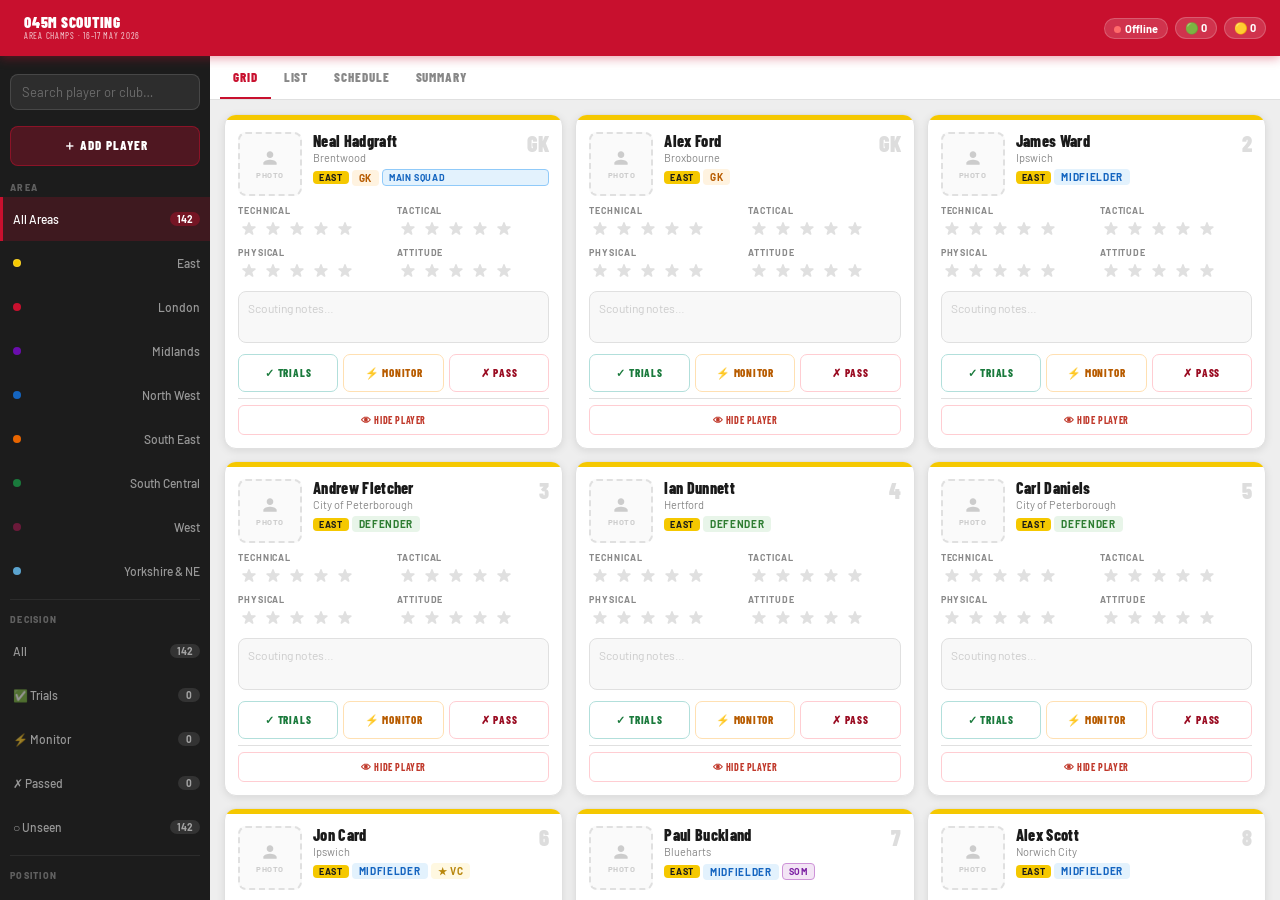
==== commit 0a08918c: "Update index.html" ====
--- a/index.html
+++ b/index.html
@@ -10,7 +10,7 @@
 @import url('https://fonts.googleapis.com/css2?family=Barlow+Condensed:wght@400;600;700;800;900&family=Barlow:wght@300;400;500;600&display=swap');
 :root{
   --red:#C8102E;--red-dark:#9a0c22;
-  --white:#fff;--off:#f5f5f5;--light:#eeeeee;--border:#e0e0e0;
+  --white:#fff;--light:#eeeeee;--border:#e0e0e0;
   --muted:#888;--dark:#1a1a1a;--sidebar:#1c1c1c;
   --green:#1a7a3c;--amber:#b85c00;--reject:#9a0c22;
   --shadow:0 2px 8px rgba(0,0,0,0.09);--shadow-lg:0 6px 20px rgba(0,0,0,0.14);
@@ -19,41 +19,42 @@
 *{box-sizing:border-box;margin:0;padding:0;-webkit-tap-highlight-color:transparent;}
 html,body{height:100%;overflow:hidden;}
 body{font-family:'Barlow',sans-serif;background:var(--light);color:var(--dark);}
-
-#syncBar{position:fixed;top:0;left:0;right:0;height:3px;background:transparent;z-index:1000;transition:background 0.3s;}
+ 
+/* SYNC BAR */
+#syncBar{position:fixed;top:0;left:0;right:0;height:3px;z-index:1000;transition:background 0.3s;}
 #syncBar.syncing{background:var(--amber);}
-#syncBar.synced{background:var(--green);}
 #syncBar.error{background:var(--red);}
-
-header{background:var(--red);height:56px;display:flex;align-items:center;padding:0 16px;gap:12px;position:fixed;top:0;left:0;right:0;z-index:300;box-shadow:0 2px 10px rgba(200,16,46,0.4);}
-.logo-img{height:38px;width:auto;filter:brightness(0) invert(1);flex-shrink:0;}
-.hdr-title{font-family:'Barlow Condensed',sans-serif;font-weight:900;font-size:16px;letter-spacing:0.05em;text-transform:uppercase;color:white;line-height:1.15;}
-.hdr-title small{font-size:10px;font-weight:400;letter-spacing:0.08em;display:block;opacity:0.8;}
-.hdr-right{margin-left:auto;display:flex;align-items:center;gap:8px;}
-.stat-chip{background:rgba(255,255,255,0.15);border:1px solid rgba(255,255,255,0.2);border-radius:16px;padding:3px 10px;font-size:11px;font-weight:700;color:white;white-space:nowrap;}
-.sync-indicator{display:flex;align-items:center;gap:5px;font-size:11px;color:rgba(255,255,255,0.8);font-weight:600;}
-.sync-dot{width:7px;height:7px;border-radius:50%;background:rgba(255,255,255,0.4);transition:background 0.3s;}
-.sync-dot.live{background:#4cff91;box-shadow:0 0 6px #4cff91;}
+ 
+/* HEADER */
+header{background:var(--red);height:56px;display:flex;align-items:center;padding:0 14px;gap:10px;position:fixed;top:0;left:0;right:0;z-index:300;box-shadow:0 2px 10px rgba(200,16,46,0.4);}
+.logo-img{height:36px;width:auto;filter:brightness(0) invert(1);flex-shrink:0;}
+.hdr-title{font-family:'Barlow Condensed',sans-serif;font-weight:900;font-size:15px;letter-spacing:0.05em;text-transform:uppercase;color:white;line-height:1.15;}
+.hdr-title small{font-size:9px;font-weight:400;letter-spacing:0.08em;display:block;opacity:0.8;}
+.hdr-right{margin-left:auto;display:flex;align-items:center;gap:7px;}
+.stat-chip{background:rgba(255,255,255,0.15);border:1px solid rgba(255,255,255,0.2);border-radius:16px;padding:3px 9px;font-size:11px;font-weight:700;color:white;white-space:nowrap;}
+.sync-dot{width:7px;height:7px;border-radius:50%;background:rgba(255,255,255,0.4);transition:background 0.3s;display:inline-block;margin-right:4px;}
+.sync-dot.live{background:#4cff91;box-shadow:0 0 5px #4cff91;}
 .sync-dot.syncing{background:var(--amber);animation:pulse 1s infinite;}
 .sync-dot.error{background:#ff6b6b;}
-@keyframes pulse{0%,100%{opacity:1;}50%{opacity:0.4;}}
+@keyframes pulse{0%,100%{opacity:1;}50%{opacity:0.3;}}
 .menu-btn{background:rgba(255,255,255,0.15);border:none;border-radius:8px;width:36px;height:36px;display:flex;align-items:center;justify-content:center;cursor:pointer;flex-shrink:0;}
 .menu-btn svg{width:18px;height:18px;fill:white;}
-
+ 
+/* LAYOUT */
 .app{display:flex;height:100dvh;padding-top:56px;}
-
+ 
+/* SIDEBAR */
 .sidebar{width:210px;min-width:210px;background:var(--sidebar);overflow-y:auto;padding:10px 0 30px;position:fixed;left:0;top:56px;bottom:0;z-index:200;transform:translateX(-100%);transition:transform 0.25s ease;-webkit-overflow-scrolling:touch;}
 .sidebar.open{transform:translateX(0);}
 @media(min-width:900px){.sidebar{transform:translateX(0);position:relative;top:auto;bottom:auto;flex-shrink:0;}.menu-btn{display:none;}.sidebar-overlay{display:none!important;}}
 .sidebar-overlay{display:none;position:fixed;inset:0;background:rgba(0,0,0,0.4);z-index:199;}
 .sidebar-overlay.show{display:block;}
-
-.sb-search{padding:8px 10px 8px;}
-.sb-input{width:100%;background:rgba(255,255,255,0.08);border:1px solid rgba(255,255,255,0.12);border-radius:8px;padding:9px 12px;color:white;font-size:14px;font-family:'Barlow',sans-serif;outline:none;-webkit-appearance:none;}
+.sb-search{padding:8px 10px;}
+.sb-input{width:100%;background:rgba(255,255,255,0.08);border:1px solid rgba(255,255,255,0.12);border-radius:8px;padding:9px 11px;color:white;font-size:13px;font-family:'Barlow',sans-serif;outline:none;-webkit-appearance:none;}
 .sb-input::placeholder{color:rgba(255,255,255,0.3);}
 .sb-input:focus{border-color:var(--red);}
-.sb-label{font-size:9px;font-weight:800;letter-spacing:0.14em;text-transform:uppercase;color:rgba(255,255,255,0.3);padding:10px 10px 4px;display:block;}
-.sb-btn{display:flex;justify-content:space-between;align-items:center;width:100%;min-height:var(--touch);padding:0 10px;background:transparent;border:none;color:rgba(255,255,255,0.55);font-size:13px;font-weight:500;font-family:'Barlow',sans-serif;text-align:left;cursor:pointer;border-left:3px solid transparent;transition:all 0.12s;}
+.sb-label{font-size:9px;font-weight:800;letter-spacing:0.14em;text-transform:uppercase;color:rgba(255,255,255,0.3);padding:8px 10px 4px;display:block;}
+.sb-btn{display:flex;justify-content:space-between;align-items:center;width:100%;min-height:44px;padding:0 10px;background:transparent;border:none;color:rgba(255,255,255,0.55);font-size:12px;font-weight:500;font-family:'Barlow',sans-serif;text-align:left;cursor:pointer;border-left:3px solid transparent;transition:all 0.12s;}
 .sb-btn:hover,.sb-btn:active{color:white;background:rgba(255,255,255,0.06);}
 .sb-btn.active{color:white;background:rgba(200,16,46,0.2);border-left-color:var(--red);}
 .sb-count{font-size:10px;font-weight:700;background:rgba(255,255,255,0.1);border-radius:10px;padding:1px 7px;min-width:22px;text-align:center;}
@@ -63,191 +64,288 @@
 .sq-legend{padding:4px 10px 8px;display:flex;flex-direction:column;gap:5px;}
 .sq-leg-row{display:flex;align-items:center;gap:7px;font-size:11px;color:rgba(255,255,255,0.4);}
 .sq-dot{width:8px;height:8px;border-radius:2px;flex-shrink:0;}
-
+ 
+/* Add Player button in sidebar */
+.sb-add-btn{display:flex;align-items:center;gap:8px;width:calc(100% - 20px);margin:8px 10px;min-height:40px;background:rgba(200,16,46,0.3);border:1px solid rgba(200,16,46,0.5);border-radius:8px;color:white;font-family:'Barlow Condensed',sans-serif;font-size:13px;font-weight:800;letter-spacing:0.07em;text-transform:uppercase;cursor:pointer;justify-content:center;transition:all 0.15s;}
+.sb-add-btn:hover,.sb-add-btn:active{background:rgba(200,16,46,0.5);}
+ 
+/* MAIN */
 .main{flex:1;display:flex;flex-direction:column;min-width:0;overflow:hidden;}
-.view-nav{background:white;border-bottom:1px solid var(--border);display:flex;overflow-x:auto;-webkit-overflow-scrolling:touch;padding:0 12px;position:sticky;top:0;z-index:100;scrollbar-width:none;}
+.view-nav{background:white;border-bottom:1px solid var(--border);display:flex;overflow-x:auto;padding:0 10px;position:sticky;top:0;z-index:100;scrollbar-width:none;}
 .view-nav::-webkit-scrollbar{display:none;}
-.view-tab{background:transparent;border:none;border-bottom:3px solid transparent;padding:0 14px;height:46px;font-family:'Barlow Condensed',sans-serif;font-size:13px;font-weight:800;letter-spacing:0.07em;text-transform:uppercase;color:var(--muted);cursor:pointer;white-space:nowrap;flex-shrink:0;margin-bottom:-1px;transition:color 0.15s;}
+.view-tab{background:transparent;border:none;border-bottom:3px solid transparent;padding:0 13px;height:44px;font-family:'Barlow Condensed',sans-serif;font-size:13px;font-weight:800;letter-spacing:0.07em;text-transform:uppercase;color:var(--muted);cursor:pointer;white-space:nowrap;flex-shrink:0;margin-bottom:-1px;transition:color 0.15s;}
 .view-tab.active{color:var(--red);border-bottom-color:var(--red);}
 .view-content{flex:1;overflow-y:auto;overflow-x:hidden;padding:14px;-webkit-overflow-scrolling:touch;}
-
-#gridView{display:grid;grid-template-columns:repeat(auto-fill,minmax(280px,1fr));gap:12px;}
+ 
+/* GRID */
+#gridView{display:grid;grid-template-columns:repeat(auto-fill,minmax(275px,1fr));gap:12px;}
 @media(max-width:600px){#gridView{grid-template-columns:1fr;}}
 #listView{display:none;flex-direction:column;gap:4px;}
-#scheduleView{display:none;}
-#summaryView{display:none;}
-
-/* ── PLAYER CARD ── */
+#scheduleView,#summaryView{display:none;}
+ 
+/* PLAYER CARD */
 .player-card{background:white;border-radius:12px;border:1px solid var(--border);overflow:hidden;box-shadow:var(--shadow);transition:box-shadow 0.2s;}
-.card-strip{height:6px;}
-.card-body{padding:14px 14px 12px;}
-
-/* Photo area */
-.card-photo-row{display:flex;align-items:flex-start;gap:12px;margin-bottom:10px;}
-.card-photo-wrap{position:relative;flex-shrink:0;}
-.card-photo{width:64px;height:64px;border-radius:8px;object-fit:cover;border:2px solid var(--border);display:block;cursor:pointer;transition:transform 0.15s;}
-.card-photo:hover{transform:scale(1.04);}
-.card-photo-placeholder{width:64px;height:64px;border-radius:8px;border:2px dashed var(--border);display:flex;flex-direction:column;align-items:center;justify-content:center;cursor:pointer;background:#fafafa;transition:all 0.15s;flex-shrink:0;}
-.card-photo-placeholder:hover{border-color:var(--red);background:#fff5f5;}
-.card-photo-placeholder svg{width:22px;height:22px;fill:var(--muted);}
-.card-photo-placeholder span{font-size:9px;font-weight:700;color:var(--muted);letter-spacing:0.06em;text-transform:uppercase;margin-top:3px;}
-.photo-upload-input{display:none;}
+.card-strip{height:5px;}
+.card-body{padding:12px 13px 11px;}
+ 
+/* Photo row */
+.card-photo-row{display:flex;align-items:flex-start;gap:11px;margin-bottom:9px;}
+.card-photo-wrap{position:relative;flex-shrink:0;width:64px;height:64px;}
+.card-photo{width:64px;height:64px;border-radius:8px;object-fit:cover;border:2px solid var(--border);display:block;cursor:pointer;}
+.card-photo-placeholder{width:64px;height:64px;border-radius:8px;border:2px dashed var(--border);display:flex;flex-direction:column;align-items:center;justify-content:center;cursor:pointer;background:#fafafa;transition:all 0.15s;}
+.card-photo-placeholder:active{border-color:var(--red);background:#fff5f5;}
+.card-photo-placeholder svg{width:20px;height:20px;fill:#ccc;}
+.card-photo-placeholder span{font-size:8px;font-weight:700;color:#ccc;letter-spacing:0.06em;text-transform:uppercase;margin-top:2px;}
 .photo-uploading{position:absolute;inset:0;background:rgba(255,255,255,0.85);border-radius:8px;display:flex;align-items:center;justify-content:center;}
 .photo-spin{width:20px;height:20px;border:2px solid rgba(200,16,46,0.3);border-top-color:var(--red);border-radius:50%;animation:spin 0.8s linear infinite;}
 @keyframes spin{to{transform:rotate(360deg);}}
-
 .card-info{flex:1;min-width:0;}
-.card-top{display:flex;justify-content:space-between;align-items:flex-start;margin-bottom:6px;}
-.card-name{font-family:'Barlow Condensed',sans-serif;font-weight:800;font-size:17px;letter-spacing:0.02em;color:var(--dark);line-height:1.15;}
-.card-club{font-size:11px;color:var(--muted);margin-top:2px;}
-.card-num{font-family:'Barlow Condensed',sans-serif;font-weight:900;font-size:26px;color:#ddd;line-height:1;flex-shrink:0;}
-.card-tags{display:flex;flex-wrap:wrap;gap:4px;align-items:center;}
-
-.tag{display:inline-flex;align-items:center;padding:3px 8px;border-radius:4px;font-size:10px;font-weight:700;letter-spacing:0.07em;text-transform:uppercase;}
+.card-top{display:flex;justify-content:space-between;align-items:flex-start;margin-bottom:5px;}
+.card-name{font-family:'Barlow Condensed',sans-serif;font-weight:800;font-size:16px;letter-spacing:0.02em;color:var(--dark);line-height:1.15;}
+.card-club{font-size:11px;color:var(--muted);margin-top:1px;}
+.card-num{font-family:'Barlow Condensed',sans-serif;font-weight:900;font-size:22px;color:#ddd;line-height:1;flex-shrink:0;}
+.card-tags{display:flex;flex-wrap:wrap;gap:3px;align-items:center;margin-top:5px;}
+ 
+/* Tags */
+.tag{display:inline-flex;align-items:center;padding:2px 7px;border-radius:4px;font-size:10px;font-weight:700;letter-spacing:0.07em;text-transform:uppercase;}
 .tag-area{color:white;}
 .tag-area.light{color:#1a1a1a;}
 .tag-gk{background:#fff3e0;color:#b85c00;}
-.tag-out{background:#e8f4fd;color:#1565c0;}
+.tag-def{background:#e8f5e9;color:#2e7d32;}
+.tag-mid{background:#e3f2fd;color:#1565c0;}
+.tag-fwd{background:#fce4ec;color:#c62828;}
 .tag-cap{background:#fff8e1;color:#b8860b;}
-.sq-badge{padding:3px 7px;border-radius:4px;font-size:10px;font-weight:700;letter-spacing:0.07em;text-transform:uppercase;}
+.sq-badge{padding:2px 6px;border-radius:4px;font-size:9px;font-weight:700;letter-spacing:0.07em;text-transform:uppercase;}
 .sq-badge.main{background:#e3f2fd;color:#1565c0;border:1px solid #90caf9;}
 .sq-badge.main-ntr{background:#f3f8ff;color:#5c8bcc;border:1px solid #c5d9f5;}
 .sq-badge.som{background:#f3e5f5;color:#7b1fa2;border:1px solid #ce93d8;}
 .sq-badge.som-ntr{background:#faf0fc;color:#9c5ab8;border:1px solid #e2c0ef;}
-
-.ratings-grid{display:grid;grid-template-columns:1fr 1fr;gap:8px;margin-bottom:10px;}
-.rating-item label{display:block;font-size:9px;font-weight:700;letter-spacing:0.1em;text-transform:uppercase;color:var(--muted);margin-bottom:3px;}
-.stars{display:flex;gap:3px;}
+.tag-custom{background:#f0fdf4;color:#15803d;border:1px solid #86efac;}
+ 
+/* Ratings */
+.ratings-grid{display:grid;grid-template-columns:1fr 1fr;gap:7px;margin-bottom:9px;}
+.rating-item label{display:block;font-size:9px;font-weight:700;letter-spacing:0.1em;text-transform:uppercase;color:var(--muted);margin-bottom:2px;}
+.stars{display:flex;gap:2px;}
 .star{width:22px;height:22px;cursor:pointer;flex-shrink:0;padding:2px;}
 .star svg{width:100%;height:100%;display:block;}
-
-.notes-field{width:100%;background:#f8f8f8;border:1px solid var(--border);border-radius:8px;padding:8px 10px;font-family:'Barlow',sans-serif;font-size:13px;line-height:1.5;color:var(--dark);resize:none;outline:none;min-height:56px;-webkit-appearance:none;transition:border-color 0.15s;}
+ 
+/* Notes */
+.notes-field{width:100%;background:#f8f8f8;border:1px solid var(--border);border-radius:8px;padding:7px 9px;font-family:'Barlow',sans-serif;font-size:12px;line-height:1.5;color:var(--dark);resize:none;outline:none;min-height:50px;-webkit-appearance:none;}
 .notes-field:focus{border-color:var(--red);background:white;}
 .notes-field::placeholder{color:#ccc;}
-
-.dec-row{display:flex;gap:6px;margin-top:10px;}
-.dec-btn{flex:1;min-height:40px;padding:0 4px;border-radius:8px;border:1.5px solid;font-family:'Barlow Condensed',sans-serif;font-size:12px;font-weight:800;letter-spacing:0.07em;text-transform:uppercase;cursor:pointer;background:transparent;transition:all 0.15s;}
+ 
+/* Decision buttons */
+.dec-row{display:flex;gap:5px;margin-top:8px;}
+.dec-btn{flex:1;min-height:38px;padding:0 4px;border-radius:7px;border:1.5px solid;font-family:'Barlow Condensed',sans-serif;font-size:11px;font-weight:800;letter-spacing:0.07em;text-transform:uppercase;cursor:pointer;background:transparent;transition:all 0.15s;}
 .dec-btn.recommend{border-color:#b2dfdb;color:var(--green);}
 .dec-btn.recommend.active{background:var(--green);border-color:var(--green);color:white;}
 .dec-btn.monitor{border-color:#ffe0b2;color:var(--amber);}
 .dec-btn.monitor.active{background:var(--amber);border-color:var(--amber);color:white;}
 .dec-btn.reject{border-color:#ffcdd2;color:var(--reject);}
 .dec-btn.reject.active{background:var(--reject);border-color:var(--reject);color:white;}
-
-.card-sync{height:2px;background:transparent;transition:background 0.3s;border-radius:0 0 2px 2px;}
+ 
+/* Card actions row */
+.card-actions{display:flex;gap:5px;margin-top:6px;padding-top:6px;border-top:1px solid var(--border);}
+.card-act-btn{flex:1;min-height:30px;padding:0;border-radius:6px;border:1px solid var(--border);font-family:'Barlow Condensed',sans-serif;font-size:10px;font-weight:700;letter-spacing:0.06em;text-transform:uppercase;cursor:pointer;background:transparent;color:var(--muted);transition:all 0.15s;}
+.card-act-btn:active{background:var(--light);}
+.card-act-btn.absent-btn{color:#c0392b;border-color:#ffcdd2;}
+.card-act-btn.absent-btn:active{background:#fff5f5;}
+.card-act-btn.edit-btn{color:#1565c0;border-color:#c5d9f5;}
+ 
+/* Card sync bar */
+.card-sync{height:2px;background:transparent;transition:background 0.3s;}
 .card-sync.saving{background:var(--amber);}
 .card-sync.saved{background:var(--green);}
-
-/* ── PHOTO LIGHTBOX ── */
-#lightbox{position:fixed;inset:0;background:rgba(0,0,0,0.92);z-index:900;display:none;flex-direction:column;align-items:center;justify-content:center;padding:20px;}
-#lightbox.show{display:flex;}
-#lightboxImg{max-width:100%;max-height:75vh;border-radius:12px;object-fit:contain;box-shadow:0 8px 40px rgba(0,0,0,0.6);}
-#lightboxName{font-family:'Barlow Condensed',sans-serif;font-weight:800;font-size:22px;color:white;margin-top:16px;text-align:center;}
-#lightboxSub{font-size:13px;color:rgba(255,255,255,0.6);margin-top:4px;text-align:center;}
-#lightboxClose{position:absolute;top:16px;right:16px;background:rgba(255,255,255,0.15);border:none;color:white;width:40px;height:40px;border-radius:50%;font-size:20px;cursor:pointer;display:flex;align-items:center;justify-content:center;}
-#lightboxChange{margin-top:14px;background:rgba(255,255,255,0.15);border:1px solid rgba(255,255,255,0.3);color:white;border-radius:8px;padding:8px 20px;font-family:'Barlow Condensed',sans-serif;font-size:13px;font-weight:700;letter-spacing:0.07em;text-transform:uppercase;cursor:pointer;}
-
-/* ── LIST VIEW ── */
-.list-hdr,.list-row{display:grid;grid-template-columns:44px 36px 1fr 90px 50px 100px 130px;gap:8px;align-items:center;padding:8px 12px;border-radius:8px;}
-@media(max-width:700px){.list-hdr,.list-row{grid-template-columns:44px 30px 1fr 70px 100px;}.list-hide{display:none;}}
+ 
+/* LIST VIEW */
+.list-hdr,.list-row{display:grid;grid-template-columns:44px 36px 1fr 80px 70px 90px 120px;gap:8px;align-items:center;padding:8px 11px;border-radius:8px;}
+@media(max-width:750px){.list-hdr,.list-row{grid-template-columns:40px 30px 1fr 65px 100px;}.list-hide{display:none;}}
 .list-hdr{background:white;border:1px solid var(--border);font-size:9px;font-weight:800;letter-spacing:0.1em;text-transform:uppercase;color:var(--muted);position:sticky;top:0;z-index:10;}
 .list-row{background:white;border:1px solid var(--border);border-left:4px solid var(--lc,var(--border));transition:border-color 0.12s;}
 .list-row.recommended{border-left-color:var(--green)!important;}
 .list-row.monitor{border-left-color:var(--amber)!important;}
 .list-row.not-selected{border-left-color:var(--reject)!important;}
-.list-thumb{width:36px;height:36px;border-radius:6px;object-fit:cover;border:1px solid var(--border);cursor:pointer;}
-.list-thumb-placeholder{width:36px;height:36px;border-radius:6px;background:#f0f0f0;border:1px dashed var(--border);display:flex;align-items:center;justify-content:center;cursor:pointer;font-size:16px;}
-.list-name{font-family:'Barlow Condensed',sans-serif;font-weight:800;font-size:14px;}
-.mini-stars{display:flex;gap:1px;font-size:13px;}
+.list-thumb{width:36px;height:36px;border-radius:6px;object-fit:cover;border:1px solid var(--border);cursor:pointer;flex-shrink:0;}
+.list-thumb-placeholder{width:36px;height:36px;border-radius:6px;background:#f5f5f5;border:1px dashed var(--border);display:flex;align-items:center;justify-content:center;cursor:pointer;font-size:15px;flex-shrink:0;}
+.list-name{font-family:'Barlow Condensed',sans-serif;font-weight:800;font-size:13px;}
+.mini-stars{display:flex;gap:1px;font-size:12px;}
 .ldec-row{display:flex;gap:3px;}
-.ldec{min-height:32px;padding:0 7px;border-radius:5px;border:1px solid;font-size:10px;font-weight:700;font-family:'Barlow Condensed',sans-serif;letter-spacing:0.06em;text-transform:uppercase;cursor:pointer;background:transparent;transition:all 0.12s;}
+.ldec{min-height:30px;padding:0 6px;border-radius:4px;border:1px solid;font-size:10px;font-weight:700;font-family:'Barlow Condensed',sans-serif;letter-spacing:0.06em;text-transform:uppercase;cursor:pointer;background:transparent;transition:all 0.12s;}
 .ldec.recommend{border-color:#b2dfdb;color:var(--green);}
 .ldec.recommend.active{background:var(--green);border-color:var(--green);color:white;}
 .ldec.monitor{border-color:#ffe0b2;color:var(--amber);}
 .ldec.monitor.active{background:var(--amber);border-color:var(--amber);color:white;}
 .ldec.reject{border-color:#ffcdd2;color:var(--reject);}
 .ldec.reject.active{background:var(--reject);border-color:var(--reject);color:white;}
-
-/* ── SCHEDULE ── */
-.sched-day{margin-bottom:24px;}
-.sched-hdr{font-family:'Barlow Condensed',sans-serif;font-size:20px;font-weight:900;letter-spacing:0.05em;text-transform:uppercase;color:var(--red);margin-bottom:10px;padding-bottom:7px;border-bottom:3px solid var(--red);display:flex;align-items:center;gap:12px;}
+ 
+/* SCHEDULE */
+.sched-day{margin-bottom:22px;}
+.sched-hdr{font-family:'Barlow Condensed',sans-serif;font-size:20px;font-weight:900;letter-spacing:0.05em;text-transform:uppercase;color:var(--red);margin-bottom:10px;padding-bottom:6px;border-bottom:3px solid var(--red);display:flex;align-items:center;gap:12px;}
 .sched-hdr span{font-size:12px;font-weight:400;color:var(--muted);text-transform:none;letter-spacing:0;}
-.sched-grid{display:grid;grid-template-columns:1fr 1fr;gap:8px;}
+.sched-grid{display:grid;grid-template-columns:1fr 1fr;gap:7px;}
 @media(max-width:600px){.sched-grid{grid-template-columns:1fr;}}
-.pitch-lbl{font-size:9px;font-weight:800;letter-spacing:0.12em;text-transform:uppercase;color:var(--muted);padding:4px 10px;background:var(--light);border-radius:4px;text-align:center;}
-.fixture{background:white;border:1px solid var(--border);border-radius:10px;padding:10px 12px;display:flex;align-items:center;gap:10px;cursor:pointer;box-shadow:var(--shadow);transition:all 0.15s;min-height:var(--touch);}
+.pitch-lbl{font-size:9px;font-weight:800;letter-spacing:0.12em;text-transform:uppercase;color:var(--muted);padding:3px 10px;background:var(--light);border-radius:4px;text-align:center;}
+.fixture{background:white;border:1px solid var(--border);border-radius:10px;padding:9px 11px;display:flex;align-items:center;gap:9px;cursor:pointer;box-shadow:var(--shadow);min-height:var(--touch);}
 .fixture.active-game{border-color:var(--red);background:#fff5f5;}
-.fix-time{font-family:'Barlow Condensed',sans-serif;font-weight:800;font-size:15px;color:var(--red);min-width:40px;}
+.fix-time{font-family:'Barlow Condensed',sans-serif;font-weight:800;font-size:14px;color:var(--red);min-width:38px;}
 .fix-teams{flex:1;min-width:0;}
-.fix-match{display:flex;align-items:center;gap:8px;flex-wrap:wrap;}
-.fix-team{font-family:'Barlow Condensed',sans-serif;font-weight:800;font-size:13px;display:flex;align-items:center;gap:5px;}
-.fix-vs{font-size:10px;font-weight:700;color:var(--muted);}
-.kit-sw{width:12px;height:12px;border-radius:2px;border:1px solid rgba(0,0,0,0.1);flex-shrink:0;}
-.fix-pitch{font-size:9px;color:var(--muted);font-weight:600;letter-spacing:0.07em;text-transform:uppercase;margin-top:2px;}
-.fix-btn{font-family:'Barlow Condensed',sans-serif;font-size:11px;font-weight:800;letter-spacing:0.07em;text-transform:uppercase;min-height:36px;padding:0 12px;border-radius:6px;border:1.5px solid var(--red);color:var(--red);background:transparent;cursor:pointer;transition:all 0.15s;white-space:nowrap;flex-shrink:0;}
+.fix-match{display:flex;align-items:center;gap:7px;}
+.fix-team{font-family:'Barlow Condensed',sans-serif;font-weight:800;font-size:12px;display:flex;align-items:center;gap:4px;}
+.fix-vs{font-size:9px;font-weight:700;color:var(--muted);}
+.kit-sw{width:11px;height:11px;border-radius:2px;border:1px solid rgba(0,0,0,0.1);flex-shrink:0;}
+.fix-pitch{font-size:9px;color:var(--muted);font-weight:600;text-transform:uppercase;margin-top:1px;}
+.fix-btn{font-family:'Barlow Condensed',sans-serif;font-size:10px;font-weight:800;letter-spacing:0.06em;text-transform:uppercase;min-height:34px;padding:0 10px;border-radius:6px;border:1.5px solid var(--red);color:var(--red);background:transparent;cursor:pointer;transition:all 0.15s;white-space:nowrap;flex-shrink:0;}
 .fix-btn.active-btn,.fixture.active-game .fix-btn{background:var(--red);color:white;}
-.fix-banner{background:var(--red);color:white;padding:10px 14px;display:flex;align-items:center;gap:10px;border-radius:10px;margin-bottom:14px;font-family:'Barlow Condensed',sans-serif;font-size:13px;font-weight:700;flex-wrap:wrap;}
-.fix-clear{background:rgba(255,255,255,0.2);border:none;color:white;border-radius:5px;padding:5px 12px;cursor:pointer;font-family:'Barlow Condensed',sans-serif;font-size:12px;font-weight:700;min-height:32px;}
-
-/* ── SUMMARY ── */
+.fix-banner{background:var(--red);color:white;padding:9px 13px;display:flex;align-items:center;flex-wrap:wrap;gap:8px;border-radius:10px;margin-bottom:13px;font-family:'Barlow Condensed',sans-serif;font-size:13px;font-weight:700;}
+.fix-clear{background:rgba(255,255,255,0.2);border:none;color:white;border-radius:5px;padding:4px 11px;cursor:pointer;font-family:'Barlow Condensed',sans-serif;font-size:11px;font-weight:700;min-height:30px;}
+ 
+/* SUMMARY */
 .sum-stats{display:grid;grid-template-columns:repeat(4,1fr);gap:10px;margin-bottom:18px;}
 @media(max-width:600px){.sum-stats{grid-template-columns:repeat(2,1fr);}}
-.sum-stat{background:white;border:1px solid var(--border);border-radius:10px;padding:16px;text-align:center;box-shadow:var(--shadow);}
-.sum-num{font-family:'Barlow Condensed',sans-serif;font-size:40px;font-weight:900;line-height:1;margin-bottom:4px;}
+.sum-stat{background:white;border:1px solid var(--border);border-radius:10px;padding:14px;text-align:center;box-shadow:var(--shadow);}
+.sum-num{font-family:'Barlow Condensed',sans-serif;font-size:38px;font-weight:900;line-height:1;margin-bottom:3px;}
 .sum-lbl{font-size:10px;font-weight:700;letter-spacing:0.1em;text-transform:uppercase;color:var(--muted);}
 .sum-stat.rec .sum-num{color:var(--green);}
 .sum-stat.mon .sum-num{color:var(--amber);}
 .sum-stat.rej .sum-num{color:var(--reject);}
 .sum-stat.tot .sum-num{color:var(--red);}
-.sum-sec-hdr{font-family:'Barlow Condensed',sans-serif;font-size:15px;font-weight:900;letter-spacing:0.06em;text-transform:uppercase;display:flex;align-items:center;gap:10px;margin:18px 0 9px;color:var(--dark);}
+.sum-sec-hdr{font-family:'Barlow Condensed',sans-serif;font-size:14px;font-weight:900;letter-spacing:0.06em;text-transform:uppercase;display:flex;align-items:center;gap:10px;margin:16px 0 8px;color:var(--dark);}
 .sum-sec-hdr::after{content:'';flex:1;height:2px;background:var(--border);}
 .sum-sec-hdr.rh::after{background:var(--green);}
 .sum-sec-hdr.mh::after{background:var(--amber);}
 .sum-rows{display:flex;flex-direction:column;gap:5px;}
-.sum-row{background:white;border:1px solid var(--border);border-radius:8px;padding:10px 12px;display:grid;grid-template-columns:48px 160px 110px 50px 50px 1fr;gap:10px;align-items:center;box-shadow:var(--shadow);}
-@media(max-width:700px){.sum-row{grid-template-columns:48px 1fr 80px 40px;}.sum-hide{display:none;}}
+.sum-row{background:white;border:1px solid var(--border);border-radius:8px;padding:9px 11px;display:grid;grid-template-columns:40px 160px 100px 60px 50px 1fr;gap:10px;align-items:center;box-shadow:var(--shadow);}
+@media(max-width:700px){.sum-row{grid-template-columns:40px 1fr 60px 40px;}.sum-hide{display:none;}}
 .sum-row.rec{border-left:4px solid var(--green);}
 .sum-row.mon{border-left:4px solid var(--amber);}
+.sum-thumb{width:36px;height:36px;border-radius:6px;object-fit:cover;border:1px solid var(--border);cursor:pointer;}
+.sum-thumb-ph{width:36px;height:36px;border-radius:6px;background:#f5f5f5;border:1px solid var(--border);display:flex;align-items:center;justify-content:center;font-size:14px;}
 .sum-row-name{font-family:'Barlow Condensed',sans-serif;font-weight:800;font-size:13px;}
 .sum-score{font-family:'Barlow Condensed',sans-serif;font-weight:900;font-size:18px;}
 .sum-score.hi{color:var(--green);}
 .sum-score.mid{color:var(--amber);}
 .sum-notes{font-size:11px;color:var(--muted);font-style:italic;white-space:nowrap;overflow:hidden;text-overflow:ellipsis;}
-.sum-thumb{width:40px;height:40px;border-radius:6px;object-fit:cover;border:1px solid var(--border);cursor:pointer;}
-.sum-thumb-placeholder{width:40px;height:40px;border-radius:6px;background:#f0f0f0;border:1px solid var(--border);display:flex;align-items:center;justify-content:center;font-size:18px;}
-.export-btn{background:var(--red);color:white;border:none;border-radius:8px;padding:12px 28px;font-family:'Barlow Condensed',sans-serif;font-size:13px;font-weight:900;letter-spacing:0.08em;text-transform:uppercase;cursor:pointer;margin-top:18px;min-height:var(--touch);}
-
+.export-btn{background:var(--red);color:white;border:none;border-radius:8px;padding:11px 26px;font-family:'Barlow Condensed',sans-serif;font-size:13px;font-weight:900;letter-spacing:0.08em;text-transform:uppercase;cursor:pointer;margin-top:16px;min-height:var(--touch);}
+ 
+/* LIGHTBOX */
+#lightbox{position:fixed;inset:0;background:rgba(0,0,0,0.93);z-index:900;display:none;flex-direction:column;align-items:center;justify-content:center;padding:20px;}
+#lightbox.show{display:flex;}
+#lightboxImg{max-width:100%;max-height:72vh;border-radius:12px;object-fit:contain;box-shadow:0 8px 40px rgba(0,0,0,0.6);}
+#lightboxName{font-family:'Barlow Condensed',sans-serif;font-weight:800;font-size:22px;color:white;margin-top:14px;text-align:center;}
+#lightboxSub{font-size:13px;color:rgba(255,255,255,0.6);margin-top:3px;text-align:center;}
+#lightboxClose{position:absolute;top:16px;right:16px;background:rgba(255,255,255,0.15);border:none;color:white;width:40px;height:40px;border-radius:50%;font-size:20px;cursor:pointer;display:flex;align-items:center;justify-content:center;}
+#lightboxChange{margin-top:14px;background:rgba(255,255,255,0.15);border:1px solid rgba(255,255,255,0.3);color:white;border-radius:8px;padding:8px 20px;font-family:'Barlow Condensed',sans-serif;font-size:13px;font-weight:700;letter-spacing:0.07em;text-transform:uppercase;cursor:pointer;min-height:40px;}
+ 
+/* MODAL — Add/Edit Player */
+.modal-overlay{position:fixed;inset:0;background:rgba(0,0,0,0.5);z-index:800;display:none;align-items:center;justify-content:center;padding:20px;}
+.modal-overlay.show{display:flex;}
+.modal{background:white;border-radius:14px;padding:20px;width:100%;max-width:420px;box-shadow:0 20px 60px rgba(0,0,0,0.3);max-height:90vh;overflow-y:auto;}
+.modal-title{font-family:'Barlow Condensed',sans-serif;font-weight:900;font-size:20px;letter-spacing:0.05em;text-transform:uppercase;color:var(--dark);margin-bottom:16px;display:flex;align-items:center;justify-content:space-between;}
+.modal-close{background:var(--light);border:none;border-radius:50%;width:32px;height:32px;cursor:pointer;font-size:16px;display:flex;align-items:center;justify-content:center;color:var(--muted);}
+.form-group{margin-bottom:13px;}
+.form-group label{display:block;font-size:10px;font-weight:700;letter-spacing:0.1em;text-transform:uppercase;color:var(--muted);margin-bottom:5px;}
+.form-input,.form-select{width:100%;border:1.5px solid var(--border);border-radius:8px;padding:10px 12px;font-family:'Barlow',sans-serif;font-size:14px;color:var(--dark);outline:none;background:white;-webkit-appearance:none;transition:border-color 0.15s;}
+.form-input:focus,.form-select:focus{border-color:var(--red);}
+.form-select{background-image:url("data:image/svg+xml,%3Csvg xmlns='http://www.w3.org/2000/svg' viewBox='0 0 24 24'%3E%3Cpath d='M7 10l5 5 5-5z' fill='%23888'/%3E%3C/svg%3E");background-repeat:no-repeat;background-position:right 10px center;background-size:20px;padding-right:36px;}
+.modal-actions{display:flex;gap:8px;margin-top:16px;}
+.modal-btn{flex:1;min-height:44px;border-radius:8px;border:none;font-family:'Barlow Condensed',sans-serif;font-size:14px;font-weight:800;letter-spacing:0.07em;text-transform:uppercase;cursor:pointer;transition:all 0.15s;}
+.modal-btn.primary{background:var(--red);color:white;}
+.modal-btn.primary:active{background:var(--red-dark);}
+.modal-btn.secondary{background:var(--light);color:var(--dark);}
+.modal-btn.danger{background:#fff0f0;color:var(--reject);border:1.5px solid #ffcdd2;}
+ 
+/* EMPTY */
 .empty{text-align:center;padding:50px 20px;color:var(--muted);}
 .empty h3{font-family:'Barlow Condensed',sans-serif;font-size:20px;color:var(--dark);margin-bottom:6px;}
+ 
+/* LOADING */
+#loadingOverlay{position:fixed;inset:0;background:var(--red);display:flex;flex-direction:column;align-items:center;justify-content:center;z-index:9999;transition:opacity 0.4s;}
+#loadingOverlay img{height:76px;filter:brightness(0) invert(1);margin-bottom:18px;}
+#loadingOverlay p{color:white;font-family:'Barlow Condensed',sans-serif;font-size:17px;font-weight:700;letter-spacing:0.1em;text-transform:uppercase;opacity:0.9;}
+#loadingOverlay .spin{width:26px;height:26px;border:2px solid rgba(255,255,255,0.3);border-top-color:white;border-radius:50%;animation:spin 0.8s linear infinite;margin-top:14px;}
+ 
 ::-webkit-scrollbar{width:4px;height:4px;}
 ::-webkit-scrollbar-thumb{background:rgba(200,16,46,0.25);border-radius:2px;}
-
-#loadingOverlay{position:fixed;inset:0;background:var(--red);display:flex;flex-direction:column;align-items:center;justify-content:center;z-index:9999;transition:opacity 0.4s;}
-#loadingOverlay img{height:80px;filter:brightness(0) invert(1);margin-bottom:20px;}
-#loadingOverlay p{color:white;font-family:'Barlow Condensed',sans-serif;font-size:18px;font-weight:700;letter-spacing:0.1em;text-transform:uppercase;opacity:0.9;}
-#loadingOverlay .spin{width:28px;height:28px;border:3px solid rgba(255,255,255,0.3);border-top-color:white;border-radius:50%;animation:spin 0.8s linear infinite;margin-top:16px;}
 </style>
 </head>
 <body>
-
+ 
 <div id="syncBar"></div>
-
+ 
 <div id="loadingOverlay">
   <img src="https://dav1992-create.github.io/o45m-scouting/England_Masters_Logo.png" alt="England Hockey Masters">
   <p>Loading Scouting System</p>
   <div class="spin"></div>
 </div>
-
-<!-- Photo lightbox -->
+ 
+<!-- Lightbox -->
 <div id="lightbox">
   <button id="lightboxClose" onclick="closeLightbox()">✕</button>
   <img id="lightboxImg" src="" alt="">
   <div id="lightboxName"></div>
   <div id="lightboxSub"></div>
   <button id="lightboxChange" onclick="changePhotoFromLightbox()">📷 Change Photo</button>
-  <input type="file" id="lightboxFileInput" accept="image/*" style="display:none">
 </div>
-
+ 
+<!-- Add/Edit Player Modal -->
+<div class="modal-overlay" id="playerModal">
+  <div class="modal">
+    <div class="modal-title">
+      <span id="modalTitle">Add Player</span>
+      <button class="modal-close" onclick="closeModal()">✕</button>
+    </div>
+    <div class="form-group">
+      <label>Full Name</label>
+      <input class="form-input" id="fName" type="text" placeholder="e.g. John Smith" autocorrect="off">
+    </div>
+    <div class="form-group">
+      <label>Area</label>
+      <select class="form-select" id="fArea">
+        <option value="East">East</option>
+        <option value="London">London</option>
+        <option value="Midlands">Midlands</option>
+        <option value="North West">North West</option>
+        <option value="South East">South East</option>
+        <option value="South Central">South Central</option>
+        <option value="West">West</option>
+        <option value="Yorkshire & NE">Yorkshire & NE</option>
+      </select>
+    </div>
+    <div class="form-group">
+      <label>Club</label>
+      <input class="form-input" id="fClub" type="text" placeholder="e.g. Blueharts HC" autocorrect="off">
+    </div>
+    <div class="form-group">
+      <label>Position</label>
+      <select class="form-select" id="fPosition">
+        <option value="GK">GK — Goalkeeper</option>
+        <option value="Defender">Defender</option>
+        <option value="Midfielder">Midfielder</option>
+        <option value="Forward">Forward</option>
+      </select>
+    </div>
+    <div class="form-group">
+      <label>Shirt Number</label>
+      <input class="form-input" id="fShirt" type="text" placeholder="e.g. 7" inputmode="numeric">
+    </div>
+    <div class="form-group">
+      <label>Squad Status (optional)</label>
+      <select class="form-select" id="fSquad">
+        <option value="">None</option>
+        <option value="main">Main Squad</option>
+        <option value="main-ntr">Main NTR</option>
+        <option value="som">SOM</option>
+        <option value="som-ntr">SOM NTR</option>
+      </select>
+    </div>
+    <div class="modal-actions">
+      <button class="modal-btn secondary" onclick="closeModal()">Cancel</button>
+      <button class="modal-btn danger" id="modalDeleteBtn" onclick="deletePlayer()" style="display:none">Remove</button>
+      <button class="modal-btn primary" id="modalSaveBtn" onclick="savePlayer()">Add Player</button>
+    </div>
+  </div>
+</div>
+ 
 <header>
   <button class="menu-btn" onclick="toggleSidebar()">
     <svg viewBox="0 0 24 24"><rect y="4" width="24" height="2" rx="1"/><rect y="11" width="24" height="2" rx="1"/><rect y="18" width="24" height="2" rx="1"/></svg>
@@ -257,50 +355,56 @@
     <div class="hdr-title">O45M Scouting<small>Area Champs · 16–17 May 2026</small></div>
   </div>
   <div class="hdr-right">
-    <div class="sync-indicator">
-      <div class="sync-dot" id="syncDot"></div>
-      <span id="syncLabel">Connecting…</span>
-    </div>
+    <div class="stat-chip"><span class="sync-dot" id="syncDot"></span><span id="syncLabel">…</span></div>
     <div class="stat-chip">🟢 <span id="recCount">0</span></div>
     <div class="stat-chip">🟡 <span id="monCount">0</span></div>
   </div>
 </header>
-
+ 
 <div class="sidebar-overlay" id="sidebarOverlay" onclick="toggleSidebar()"></div>
-
+ 
 <div class="app">
   <div class="sidebar" id="sidebar">
     <div class="sb-search"><input class="sb-input" type="search" id="searchInput" placeholder="Search player or club…" autocorrect="off" autocapitalize="off"></div>
+ 
+    <button class="sb-add-btn" onclick="openAddModal()">＋ Add Player</button>
+ 
     <span class="sb-label">Area</span>
-    <button class="sb-btn active" data-area="ALL" onclick="setArea('ALL')">All Areas <span class="sb-count" id="cnt-ALL">142</span></button>
-    <button class="sb-btn" data-area="East" onclick="setArea('East')"><span class="area-dot" style="background:#f5c800;border:1px solid rgba(255,255,255,0.2)"></span>East <span class="sb-count">18</span></button>
-    <button class="sb-btn" data-area="London" onclick="setArea('London')"><span class="area-dot" style="background:#C8102E"></span>London <span class="sb-count">18</span></button>
-    <button class="sb-btn" data-area="Midlands" onclick="setArea('Midlands')"><span class="area-dot" style="background:#6a0dad"></span>Midlands <span class="sb-count">17</span></button>
-    <button class="sb-btn" data-area="North West" onclick="setArea('North West')"><span class="area-dot" style="background:#1565c0"></span>North West <span class="sb-count">17</span></button>
-    <button class="sb-btn" data-area="South East" onclick="setArea('South East')"><span class="area-dot" style="background:#e86500"></span>South East <span class="sb-count">18</span></button>
-    <button class="sb-btn" data-area="South Central" onclick="setArea('South Central')"><span class="area-dot" style="background:#1a7a3c"></span>South Central <span class="sb-count">18</span></button>
-    <button class="sb-btn" data-area="West" onclick="setArea('West')"><span class="area-dot" style="background:#6b1a3a"></span>West <span class="sb-count">18</span></button>
-    <button class="sb-btn" data-area="Yorkshire & NE" onclick="setArea('Yorkshire & NE')"><span class="area-dot" style="background:#5ba4cf"></span>Yorkshire & NE <span class="sb-count">18</span></button>
+    <button class="sb-btn active" data-area="ALL" onclick="setArea('ALL')">All Areas <span class="sb-count" id="cnt-ALL">0</span></button>
+    <button class="sb-btn" data-area="East" onclick="setArea('East')"><span class="area-dot" style="background:#f5c800;border:1px solid rgba(255,255,255,0.15)"></span>East</button>
+    <button class="sb-btn" data-area="London" onclick="setArea('London')"><span class="area-dot" style="background:#C8102E"></span>London</button>
+    <button class="sb-btn" data-area="Midlands" onclick="setArea('Midlands')"><span class="area-dot" style="background:#6a0dad"></span>Midlands</button>
+    <button class="sb-btn" data-area="North West" onclick="setArea('North West')"><span class="area-dot" style="background:#1565c0"></span>North West</button>
+    <button class="sb-btn" data-area="South East" onclick="setArea('South East')"><span class="area-dot" style="background:#e86500"></span>South East</button>
+    <button class="sb-btn" data-area="South Central" onclick="setArea('South Central')"><span class="area-dot" style="background:#1a7a3c"></span>South Central</button>
+    <button class="sb-btn" data-area="West" onclick="setArea('West')"><span class="area-dot" style="background:#6b1a3a"></span>West</button>
+    <button class="sb-btn" data-area="Yorkshire & NE" onclick="setArea('Yorkshire & NE')"><span class="area-dot" style="background:#5ba4cf"></span>Yorkshire & NE</button>
+ 
     <div class="sb-div"></div>
     <span class="sb-label">Decision</span>
-    <button class="sb-btn" data-dec="ALL_D" onclick="setDecFilter('ALL_D')">All <span class="sb-count" id="cnt-ALLD">142</span></button>
+    <button class="sb-btn" data-dec="ALL_D" onclick="setDecFilter('ALL_D')">All <span class="sb-count" id="cnt-ALLD">0</span></button>
     <button class="sb-btn" data-dec="recommended" onclick="setDecFilter('recommended')">✅ Trials <span class="sb-count" id="cnt-REC">0</span></button>
     <button class="sb-btn" data-dec="monitor" onclick="setDecFilter('monitor')">⚡ Monitor <span class="sb-count" id="cnt-MON">0</span></button>
     <button class="sb-btn" data-dec="not-selected" onclick="setDecFilter('not-selected')">✗ Passed <span class="sb-count" id="cnt-REJ">0</span></button>
-    <button class="sb-btn" data-dec="unseen" onclick="setDecFilter('unseen')">○ Unseen <span class="sb-count" id="cnt-UN">142</span></button>
+    <button class="sb-btn" data-dec="unseen" onclick="setDecFilter('unseen')">○ Unseen <span class="sb-count" id="cnt-UN">0</span></button>
+ 
     <div class="sb-div"></div>
     <span class="sb-label">Position</span>
     <button class="sb-btn" data-pos="ALL_P" onclick="setPosFilter('ALL_P')">All</button>
-    <button class="sb-btn" data-pos="GK" onclick="setPosFilter('GK')">Goalkeepers</button>
-    <button class="sb-btn" data-pos="Outfield" onclick="setPosFilter('Outfield')">Outfield</button>
+    <button class="sb-btn" data-pos="GK" onclick="setPosFilter('GK')">Goalkeeper</button>
+    <button class="sb-btn" data-pos="Defender" onclick="setPosFilter('Defender')">Defender</button>
+    <button class="sb-btn" data-pos="Midfielder" onclick="setPosFilter('Midfielder')">Midfielder</button>
+    <button class="sb-btn" data-pos="Forward" onclick="setPosFilter('Forward')">Forward</button>
+ 
     <div class="sb-div"></div>
     <span class="sb-label">Squad Status</span>
-    <button class="sb-btn active" data-squad="ALL_S" onclick="setSquadFilter('ALL_S')">All <span class="sb-count" id="cnt-SQ-ALL">142</span></button>
+    <button class="sb-btn active" data-squad="ALL_S" onclick="setSquadFilter('ALL_S')">All <span class="sb-count" id="cnt-SQ-ALL">0</span></button>
     <button class="sb-btn" data-squad="main" onclick="setSquadFilter('main')">Main Squad <span class="sb-count" id="cnt-SQ-MAIN">0</span></button>
     <button class="sb-btn" data-squad="main-ntr" onclick="setSquadFilter('main-ntr')">Main NTR <span class="sb-count" id="cnt-SQ-MAINNTR">0</span></button>
     <button class="sb-btn" data-squad="som" onclick="setSquadFilter('som')">SOM <span class="sb-count" id="cnt-SQ-SOM">0</span></button>
     <button class="sb-btn" data-squad="som-ntr" onclick="setSquadFilter('som-ntr')">SOM NTR <span class="sb-count" id="cnt-SQ-SOMNTR">0</span></button>
     <button class="sb-btn" data-squad="none" onclick="setSquadFilter('none')">No Squad <span class="sb-count" id="cnt-SQ-NONE">0</span></button>
+ 
     <div class="sb-div"></div>
     <span class="sb-label">Squad Key</span>
     <div class="sq-legend">
@@ -310,7 +414,7 @@
       <div class="sq-leg-row"><div class="sq-dot" style="background:#9c5ab8"></div>SOM NTR</div>
     </div>
   </div>
-
+ 
   <div class="main">
     <div class="view-nav">
       <button class="view-tab active" onclick="setView('grid')">Grid</button>
@@ -326,342 +430,499 @@
     </div>
   </div>
 </div>
-
+ 
 <script>
+// ── CONFIG ────────────────────────────────────────────────────────────────────
 const SB_URL='https://yunzbxjgndfdngneydhf.supabase.co';
 const SB_KEY='sb_publishable_a0WnjBJyvWkqNFALG7ZhGA_mMUVzD1C';
 const STORAGE_URL=`${SB_URL}/storage/v1/object/player-photos`;
 const STORAGE_PUBLIC=`${SB_URL}/storage/v1/object/public/player-photos`;
-const POLL_INTERVAL=4000;
-
+const POLL_MS=5000;
+ 
 const AC={'East':'#f5c800','London':'#C8102E','Midlands':'#6a0dad','North West':'#1565c0','South East':'#e86500','South Central':'#1a7a3c','West':'#6b1a3a','Yorkshire & NE':'#5ba4cf'};
 const LIGHT_KITS=['East','Yorkshire & NE'];
-
-const SCHED={saturday:[{time:'11:00',pitch:'Stirratt',home:'East',away:'Midlands'},{time:'11:00',pitch:'BGS',home:'West',away:'South Central'},{time:'12:00',pitch:'Stirratt',home:'South East',away:'Yorkshire & NE'},{time:'12:00',pitch:'BGS',home:'North West',away:'London'},{time:'12:50',pitch:'Stirratt',home:'North West',away:'South Central'},{time:'12:50',pitch:'BGS',home:'West',away:'London'},{time:'13:40',pitch:'Stirratt',home:'South East',away:'Midlands'},{time:'13:40',pitch:'BGS',home:'East',away:'Yorkshire & NE'},{time:'14:30',pitch:'Stirratt',home:'West',away:'Midlands'},{time:'14:30',pitch:'BGS',home:'East',away:'South Central'},{time:'15:20',pitch:'Stirratt',home:'North West',away:'Yorkshire & NE'},{time:'15:20',pitch:'BGS',home:'London',away:'South East'},{time:'16:10',pitch:'Stirratt',home:'South Central',away:'Yorkshire & NE'},{time:'16:10',pitch:'BGS',home:'East',away:'West'},{time:'17:00',pitch:'Stirratt',home:'London',away:'Midlands'},{time:'17:00',pitch:'BGS',home:'North West',away:'South East'}],sunday:[{time:'10:00',pitch:'Stirratt',home:'South East',away:'East'},{time:'10:00',pitch:'BGS',home:'Yorkshire & NE',away:'London'},{time:'11:00',pitch:'Stirratt',home:'West',away:'North West'},{time:'11:00',pitch:'BGS',home:'South Central',away:'Midlands'},{time:'11:50',pitch:'Stirratt',home:'East',away:'London'},{time:'11:50',pitch:'BGS',home:'South Central',away:'South East'},{time:'12:40',pitch:'Stirratt',home:'West',away:'Yorkshire & NE'},{time:'12:40',pitch:'BGS',home:'Midlands',away:'North West'},{time:'13:30',pitch:'Stirratt',home:'West',away:'South East'},{time:'13:30',pitch:'BGS',home:'South Central',away:'London'},{time:'14:20',pitch:'Stirratt',home:'Midlands',away:'Yorkshire & NE'},{time:'14:20',pitch:'BGS',home:'East',away:'North West'}]};
-
-const rawPlayers=[
-{id:1,name:"Neal Hadgraft",shirt:"GK",area:"East",club:"Brentwood",pos:"GK",cap:false,squad:"main"},
-{id:2,name:"Alex Ford",shirt:"GK",area:"East",club:"Broxbourne",pos:"GK",cap:false,squad:""},
-{id:3,name:"James Ward",shirt:"2",area:"East",club:"Ipswich",pos:"Outfield",cap:false,squad:""},
-{id:4,name:"Andrew Fletcher",shirt:"3",area:"East",club:"City of Peterborough",pos:"Outfield",cap:false,squad:""},
-{id:5,name:"Ian Dunnett",shirt:"4",area:"East",club:"Hertford",pos:"Outfield",cap:false,squad:""},
-{id:6,name:"Carl Daniels",shirt:"5",area:"East",club:"City of Peterborough",pos:"Outfield",cap:false,squad:""},
-{id:7,name:"Jon Card",shirt:"6",area:"East",club:"Ipswich",pos:"Outfield",cap:true,capType:"VC",squad:""},
-{id:8,name:"Paul Buckland",shirt:"7",area:"East",club:"Blueharts",pos:"Outfield",cap:false,squad:"som"},
-{id:9,name:"Alex Scott",shirt:"8",area:"East",club:"Norwich City",pos:"Outfield",cap:false,squad:""},
-{id:10,name:"Graham Burr",shirt:"9",area:"East",club:"Blueharts",pos:"Outfield",cap:false,squad:""},
-{id:11,name:"Chris Page",shirt:"10",area:"East",club:"Pelicans",pos:"Outfield",cap:false,squad:"som"},
-{id:12,name:"Matt Scott",shirt:"11",area:"East",club:"Blueharts",pos:"Outfield",cap:false,squad:""},
-{id:13,name:"Richard Stainthorpe",shirt:"12",area:"East",club:"Dereham",pos:"Outfield",cap:true,capType:"C",squad:""},
-{id:14,name:"Drew Harvey",shirt:"13",area:"East",club:"Wisbech Town",pos:"Outfield",cap:false,squad:""},
-{id:15,name:"Mark Hoefield",shirt:"14",area:"East",club:"St Albans",pos:"Outfield",cap:false,squad:""},
-{id:16,name:"Devon Woolley",shirt:"15",area:"East",club:"Blueharts",pos:"Outfield",cap:false,squad:""},
-{id:17,name:"Ben Hudson",shirt:"16",area:"East",club:"Cambridge HC",pos:"Outfield",cap:false,squad:""},
-{id:18,name:"Richard Marshall",shirt:"17",area:"East",club:"Chelmsford",pos:"Outfield",cap:false,squad:""},
-{id:19,name:"Ben Brind",shirt:"GK",area:"London",club:"Hampstead & Westminster",pos:"GK",cap:false,squad:""},
-{id:20,name:"Sam Hext",shirt:"GK",area:"London",club:"Hampstead & Westminster",pos:"GK",cap:false,squad:""},
-{id:21,name:"Paul Barker",shirt:"3",area:"London",club:"Spencer",pos:"Outfield",cap:false,squad:""},
-{id:22,name:"Andy Fell",shirt:"4",area:"London",club:"Southgate",pos:"Outfield",cap:false,squad:""},
-{id:23,name:"Ash Garratt",shirt:"5",area:"London",club:"Old Cranleighans",pos:"Outfield",cap:false,squad:"main-ntr"},
-{id:24,name:"Rhys Evans",shirt:"6",area:"London",club:"Teddington",pos:"Outfield",cap:false,squad:""},
-{id:25,name:"Andrew Crow",shirt:"7",area:"London",club:"Spencer",pos:"Outfield",cap:false,squad:"som"},
-{id:26,name:"Mark Henderson",shirt:"8",area:"London",club:"Cheam",pos:"Outfield",cap:false,squad:""},
-{id:27,name:"Stuart Ripley",shirt:"9",area:"London",club:"Old Cranleighans",pos:"Outfield",cap:false,squad:"som-ntr"},
-{id:28,name:"Ed Hauck",shirt:"10",area:"London",club:"Old Cranleighans",pos:"Outfield",cap:false,squad:""},
-{id:29,name:"Barney Hillsdon",shirt:"11",area:"London",club:"Purley Walcountians",pos:"Outfield",cap:false,squad:""},
-{id:30,name:"Antoine-Julien Richard",shirt:"12",area:"London",club:"Hampstead & Westminster",pos:"Outfield",cap:false,squad:""},
-{id:31,name:"Richard Mills",shirt:"13",area:"London",club:"Old Cranleighans",pos:"Outfield",cap:false,squad:""},
-{id:32,name:"James Nicholson",shirt:"14",area:"London",club:"Wimbledon",pos:"Outfield",cap:false,squad:""},
-{id:33,name:"Stephen Quincey",shirt:"15",area:"London",club:"Surbiton",pos:"Outfield",cap:false,squad:""},
-{id:34,name:"Phil Price",shirt:"16",area:"London",club:"East London",pos:"Outfield",cap:false,squad:""},
-{id:35,name:"Jonathan Jauncey",shirt:"17",area:"London",club:"Old Cranleighans",pos:"Outfield",cap:false,squad:""},
-{id:36,name:"Raymond Man",shirt:"18",area:"London",club:"Purley Walcountians",pos:"Outfield",cap:true,capType:"C",squad:"som-ntr"},
-{id:37,name:"Jonathon Short",shirt:"GK",area:"Midlands",club:"Boots HC",pos:"GK",cap:false,squad:"main"},
-{id:38,name:"Matthew Hyatt",shirt:"2",area:"Midlands",club:"Stratford HC",pos:"Outfield",cap:false,squad:""},
-{id:39,name:"Andrew Heslop",shirt:"4",area:"Midlands",club:"Olton HC",pos:"Outfield",cap:false,squad:""},
-{id:40,name:"Ben Lanoe",shirt:"5",area:"Midlands",club:"Stratford HC",pos:"Outfield",cap:false,squad:""},
-{id:41,name:"Jed Kiddle Morris",shirt:"6",area:"Midlands",club:"Bournville & KH",pos:"Outfield",cap:false,squad:""},
-{id:42,name:"Richard Major",shirt:"8",area:"Midlands",club:"Bournville & KH",pos:"Outfield",cap:true,capType:"C",squad:""},
-{id:43,name:"Dafydd Bowles",shirt:"9",area:"Midlands",club:"Hampton in Arden",pos:"Outfield",cap:false,squad:"main"},
-{id:44,name:"Jon Allchin",shirt:"10",area:"Midlands",club:"Stone HC",pos:"Outfield",cap:false,squad:""},
-{id:45,name:"Mark Northcott",shirt:"11",area:"Midlands",club:"Burton HC",pos:"Outfield",cap:false,squad:"som"},
-{id:46,name:"Andrew Tchakhotine",shirt:"12",area:"Midlands",club:"Old Silhillians HC",pos:"Outfield",cap:false,squad:""},
-{id:47,name:"Terry Lavery",shirt:"13",area:"Midlands",club:"Harborne HC",pos:"Outfield",cap:false,squad:""},
-{id:48,name:"Dom Williams",shirt:"14",area:"Midlands",club:"Beeston HC",pos:"Outfield",cap:false,squad:""},
-{id:49,name:"Richard Kitchen",shirt:"15",area:"Midlands",club:"Belper HC",pos:"Outfield",cap:false,squad:"main"},
-{id:50,name:"Gareth Parker",shirt:"17",area:"Midlands",club:"Northampton Saints",pos:"Outfield",cap:false,squad:""},
-{id:51,name:"Stuart Clark",shirt:"19",area:"Midlands",club:"Northampton Saints",pos:"Outfield",cap:false,squad:""},
-{id:52,name:"Stephen Maundrell",shirt:"36",area:"Midlands",club:"Derby HC",pos:"Outfield",cap:false,squad:""},
-{id:53,name:"David Bryce",shirt:"—",area:"Midlands",club:"Khalsa HC",pos:"Outfield",cap:false,squad:""},
-{id:54,name:"Chris Bond",shirt:"GK",area:"North West",club:"Keswick",pos:"GK",cap:false,squad:""},
-{id:55,name:"Geoff Price",shirt:"3",area:"North West",club:"Deeside Ramblers",pos:"Outfield",cap:false,squad:""},
-{id:56,name:"Andrew Kwan",shirt:"4",area:"North West",club:"Didsbury Northern",pos:"Outfield",cap:false,squad:""},
-{id:57,name:"Gareth Edwards-Jones",shirt:"5",area:"North West",club:"Golborne & Prescot",pos:"Outfield",cap:true,capType:"C",squad:""},
-{id:58,name:"Richard Campbell",shirt:"6",area:"North West",club:"Crewe Vagrants",pos:"Outfield",cap:false,squad:""},
-{id:59,name:"Graeme Hunt",shirt:"7",area:"North West",club:"Didsbury Northern",pos:"Outfield",cap:false,squad:""},
-{id:60,name:"Damien Axcell",shirt:"8",area:"North West",club:"Macclesfield",pos:"Outfield",cap:false,squad:""},
-{id:61,name:"Peter Youds",shirt:"9",area:"North West",club:"Macclesfield",pos:"Outfield",cap:false,squad:""},
-{id:62,name:"David Hans",shirt:"10",area:"North West",club:"Timperley",pos:"Outfield",cap:false,squad:"main"},
-{id:63,name:"Simon Boulton",shirt:"11",area:"North West",club:"Golborne & Prescot",pos:"Outfield",cap:false,squad:""},
-{id:64,name:"John Bardsley",shirt:"12",area:"North West",club:"Sale",pos:"Outfield",cap:false,squad:""},
-{id:65,name:"Adam Jones",shirt:"13",area:"North West",club:"Stockport Bramhall",pos:"Outfield",cap:false,squad:""},
-{id:66,name:"Bruce Forster",shirt:"14",area:"North West",club:"Crewe Vagrants",pos:"Outfield",cap:false,squad:""},
-{id:67,name:"Simon Darlington",shirt:"15",area:"North West",club:"Macclesfield",pos:"Outfield",cap:false,squad:""},
-{id:68,name:"James Ballinger",shirt:"16",area:"North West",club:"Didsbury Northern",pos:"Outfield",cap:false,squad:""},
-{id:69,name:"Crayton Napoleon",shirt:"17",area:"North West",club:"Leyland Chorley",pos:"Outfield",cap:false,squad:""},
-{id:70,name:"Brandon Fernandez",shirt:"18",area:"North West",club:"Didsbury Northern",pos:"Outfield",cap:false,squad:""},
-{id:71,name:"Giles Dakin",shirt:"GK",area:"South East",club:"East Grinstead",pos:"GK",cap:false,squad:""},
-{id:72,name:"James Marshall",shirt:"GK",area:"South East",club:"Guildford",pos:"GK",cap:false,squad:""},
-{id:73,name:"Miken Amin",shirt:"3",area:"South East",club:"Oxted",pos:"Outfield",cap:false,squad:"som"},
-{id:74,name:"Keith Balmer",shirt:"4",area:"South East",club:"Sevenoaks",pos:"Outfield",cap:false,squad:""},
-{id:75,name:"John Boydell",shirt:"5",area:"South East",club:"Canterbury",pos:"Outfield",cap:false,squad:""},
-{id:76,name:"Iain Burwood",shirt:"6",area:"South East",club:"Sittingbourne",pos:"Outfield",cap:false,squad:""},
-{id:77,name:"Paul Cook",shirt:"7",area:"South East",club:"K Sports",pos:"Outfield",cap:false,squad:""},
-{id:78,name:"Tom Fewster",shirt:"8",area:"South East",club:"Lewes",pos:"Outfield",cap:false,squad:""},
-{id:79,name:"Damon Garwood",shirt:"9",area:"South East",club:"Old Georgians",pos:"Outfield",cap:false,squad:"main"},
-{id:80,name:"Jordan Hallows",shirt:"10",area:"South East",club:"Old Georgians",pos:"Outfield",cap:false,squad:"som"},
-{id:81,name:"Jamie Hutchin",shirt:"11",area:"South East",club:"Woking",pos:"Outfield",cap:false,squad:""},
-{id:82,name:"Noel Lander",shirt:"12",area:"South East",club:"Gore Court",pos:"Outfield",cap:false,squad:""},
-{id:83,name:"Barry Mackness",shirt:"13",area:"South East",club:"Old Williamsons",pos:"Outfield",cap:false,squad:""},
-{id:84,name:"Lewis Mitchell",shirt:"14",area:"South East",club:"Sutton Valence",pos:"Outfield",cap:false,squad:""},
-{id:85,name:"Phil Morrison",shirt:"15",area:"South East",club:"Maidstone",pos:"Outfield",cap:false,squad:""},
-{id:86,name:"Liam Russell",shirt:"16",area:"South East",club:"Lewes",pos:"Outfield",cap:false,squad:""},
-{id:87,name:"Chris Schollick",shirt:"17",area:"South East",club:"Woking",pos:"Outfield",cap:false,squad:""},
-{id:88,name:"John Sullivan",shirt:"18",area:"South East",club:"Marden Russets",pos:"Outfield",cap:false,squad:""},
-{id:89,name:"Stephen Cole",shirt:"GK1",area:"South Central",club:"Trojans",pos:"GK",cap:false,squad:""},
-{id:90,name:"Simon Howells",shirt:"GK23",area:"South Central",club:"Witney",pos:"GK",cap:false,squad:""},
-{id:91,name:"Jon Weait",shirt:"2",area:"South Central",club:"Haslemere",pos:"Outfield",cap:false,squad:"main"},
-{id:92,name:"Jon Bishop",shirt:"3",area:"South Central",club:"Reading",pos:"Outfield",cap:false,squad:""},
-{id:93,name:"Ian Cheshire",shirt:"4",area:"South Central",club:"Portsmouth",pos:"Outfield",cap:false,squad:""},
-{id:94,name:"Duncan Marsh",shirt:"5",area:"South Central",club:"Bournemouth",pos:"Outfield",cap:false,squad:""},
-{id:95,name:"Dan Bleach",shirt:"6",area:"South Central",club:"Oxford OBU",pos:"Outfield",cap:false,squad:"som"},
-{id:96,name:"Greg Smith",shirt:"7",area:"South Central",club:"Basingstoke",pos:"Outfield",cap:false,squad:""},
-{id:97,name:"Tom Boswell",shirt:"8",area:"South Central",club:"Portsmouth",pos:"Outfield",cap:false,squad:""},
-{id:98,name:"Chris Butler",shirt:"9",area:"South Central",club:"Portsmouth",pos:"Outfield",cap:false,squad:"som"},
-{id:99,name:"Karam Bolina",shirt:"10",area:"South Central",club:"Trojans",pos:"Outfield",cap:false,squad:""},
-{id:100,name:"Ben Shaughnessy",shirt:"11",area:"South Central",club:"Winchester",pos:"Outfield",cap:true,capType:"C",squad:""},
-{id:101,name:"Charlie Walker",shirt:"12",area:"South Central",club:"Witney",pos:"Outfield",cap:false,squad:""},
-{id:102,name:"Stephen Hulme",shirt:"13",area:"South Central",club:"Petersfield",pos:"Outfield",cap:false,squad:""},
-{id:103,name:"Peter Wiles",shirt:"14",area:"South Central",club:"Portsmouth",pos:"Outfield",cap:false,squad:""},
-{id:104,name:"Colin French",shirt:"16",area:"South Central",club:"Winchester",pos:"Outfield",cap:false,squad:""},
-{id:105,name:"Justin Peel",shirt:"22",area:"South Central",club:"Witney",pos:"Outfield",cap:false,squad:""},
-{id:106,name:"Simon Roberts",shirt:"26",area:"South Central",club:"Marlow",pos:"Outfield",cap:false,squad:""},
-{id:107,name:"Martin Lawrence",shirt:"GK",area:"West",club:"Taunton Vale",pos:"GK",cap:false,squad:""},
-{id:108,name:"Nev Stanton",shirt:"GK",area:"West",club:"Ocean City",pos:"GK",cap:false,squad:""},
-{id:109,name:"Marcus Haes",shirt:"2",area:"West",club:"Truro",pos:"Outfield",cap:false,squad:""},
-{id:110,name:"Jon Hooker",shirt:"4",area:"West",club:"Corsham",pos:"Outfield",cap:false,squad:""},
-{id:111,name:"James Hills",shirt:"5",area:"West",club:"City of Bath",pos:"Outfield",cap:true,capType:"C",squad:""},
-{id:112,name:"Matthew Elloway",shirt:"6",area:"West",club:"Shepton Mallet",pos:"Outfield",cap:false,squad:""},
-{id:113,name:"Tim Jones",shirt:"7",area:"West",club:"Whitchurch",pos:"Outfield",cap:false,squad:""},
-{id:114,name:"Chris Hancock",shirt:"8",area:"West",club:"Team Bath Buccaneers",pos:"Outfield",cap:false,squad:""},
-{id:115,name:"Will Hodge",shirt:"9",area:"West",club:"Marlborough",pos:"Outfield",cap:false,squad:""},
-{id:116,name:"Jamie Gowland",shirt:"10",area:"West",club:"City of Bath",pos:"Outfield",cap:false,squad:"som"},
-{id:117,name:"Simon Padley",shirt:"11",area:"West",club:"Cheltenham",pos:"Outfield",cap:false,squad:""},
-{id:118,name:"Duncan Edwards",shirt:"13",area:"West",club:"Keynsham",pos:"Outfield",cap:false,squad:"som"},
-{id:119,name:"Bradley Alwan-Arab",shirt:"14",area:"West",club:"Clifton Robinsons",pos:"Outfield",cap:false,squad:""},
-{id:120,name:"Stuart Johnson",shirt:"15",area:"West",club:"Taunton Vale",pos:"Outfield",cap:false,squad:""},
-{id:121,name:"Richard McCollum",shirt:"17",area:"West",club:"Isca",pos:"Outfield",cap:false,squad:""},
-{id:122,name:"David House",shirt:"18",area:"West",club:"Taunton Vale",pos:"Outfield",cap:false,squad:"som"},
-{id:123,name:"Alex Hay",shirt:"19",area:"West",club:"Cheltenham",pos:"Outfield",cap:false,squad:"main"},
-{id:124,name:"Max Chippett",shirt:"21",area:"West",club:"Duchy",pos:"Outfield",cap:false,squad:""},
-{id:125,name:"David Snell",shirt:"GK",area:"Yorkshire & NE",club:"Ben Rhydding",pos:"GK",cap:false,squad:""},
-{id:126,name:"Dan Wall",shirt:"GK",area:"Yorkshire & NE",club:"City of York",pos:"GK",cap:false,squad:""},
-{id:127,name:"Richard Chandler",shirt:"2",area:"Yorkshire & NE",club:"City of York",pos:"Outfield",cap:false,squad:""},
-{id:128,name:"Daniel Foster",shirt:"3",area:"Yorkshire & NE",club:"Ben Rhydding",pos:"Outfield",cap:true,capType:"C",squad:"main"},
-{id:129,name:"Andrew Hill",shirt:"4",area:"Yorkshire & NE",club:"Leeds Adel",pos:"Outfield",cap:false,squad:""},
-{id:130,name:"James Robinson",shirt:"6",area:"Yorkshire & NE",club:"Leeds Adel",pos:"Outfield",cap:false,squad:""},
-{id:131,name:"Richard Partner",shirt:"7",area:"Yorkshire & NE",club:"Leeds Adel",pos:"Outfield",cap:false,squad:""},
-{id:132,name:"Sanjay Anand",shirt:"8",area:"Yorkshire & NE",club:"Huddersfield",pos:"Outfield",cap:false,squad:""},
-{id:133,name:"Dave Navin",shirt:"9",area:"Yorkshire & NE",club:"City of York",pos:"Outfield",cap:false,squad:""},
-{id:134,name:"Dan Pudwell",shirt:"10",area:"Yorkshire & NE",club:"Durham City",pos:"Outfield",cap:false,squad:""},
-{id:135,name:"Ian McClive",shirt:"11",area:"Yorkshire & NE",club:"Ben Rhydding",pos:"Outfield",cap:false,squad:""},
-{id:136,name:"Dave Rogers",shirt:"13",area:"Yorkshire & NE",club:"City of York",pos:"Outfield",cap:false,squad:""},
-{id:137,name:"Damien Greig",shirt:"15",area:"Yorkshire & NE",club:"Wakefield",pos:"Outfield",cap:false,squad:""},
-{id:138,name:"Rob Kelly",shirt:"17",area:"Yorkshire & NE",club:"Huddersfield",pos:"Outfield",cap:false,squad:""},
-{id:139,name:"Glyn Summerhayes",shirt:"18",area:"Yorkshire & NE",club:"Durham City",pos:"Outfield",cap:false,squad:""},
-{id:140,name:"James Heslip",shirt:"19",area:"Yorkshire & NE",club:"Leeds Adel",pos:"Outfield",cap:false,squad:""},
-{id:141,name:"Kasim Mughal",shirt:"20",area:"Yorkshire & NE",club:"Huddersfield",pos:"Outfield",cap:false,squad:""},
-{id:142,name:"Gary Grant",shirt:"21",area:"Yorkshire & NE",club:"Gateshead",pos:"Outfield",cap:false,squad:""},
+const POSITIONS=['GK','Defender','Midfielder','Forward'];
+ 
+// ── SCHEDULE ──────────────────────────────────────────────────────────────────
+const SCHED={saturday:[
+  {time:'11:00',pitch:'Stirratt',home:'East',away:'Midlands'},
+  {time:'11:00',pitch:'BGS',home:'West',away:'South Central'},
+  {time:'12:00',pitch:'Stirratt',home:'South East',away:'Yorkshire & NE'},
+  {time:'12:00',pitch:'BGS',home:'North West',away:'London'},
+  {time:'12:50',pitch:'Stirratt',home:'North West',away:'South Central'},
+  {time:'12:50',pitch:'BGS',home:'West',away:'London'},
+  {time:'13:40',pitch:'Stirratt',home:'South East',away:'Midlands'},
+  {time:'13:40',pitch:'BGS',home:'East',away:'Yorkshire & NE'},
+  {time:'14:30',pitch:'Stirratt',home:'West',away:'Midlands'},
+  {time:'14:30',pitch:'BGS',home:'East',away:'South Central'},
+  {time:'15:20',pitch:'Stirratt',home:'North West',away:'Yorkshire & NE'},
+  {time:'15:20',pitch:'BGS',home:'London',away:'South East'},
+  {time:'16:10',pitch:'Stirratt',home:'South Central',away:'Yorkshire & NE'},
+  {time:'16:10',pitch:'BGS',home:'East',away:'West'},
+  {time:'17:00',pitch:'Stirratt',home:'London',away:'Midlands'},
+  {time:'17:00',pitch:'BGS',home:'North West',away:'South East'},
+],sunday:[
+  {time:'10:00',pitch:'Stirratt',home:'South East',away:'East'},
+  {time:'10:00',pitch:'BGS',home:'Yorkshire & NE',away:'London'},
+  {time:'11:00',pitch:'Stirratt',home:'West',away:'North West'},
+  {time:'11:00',pitch:'BGS',home:'South Central',away:'Midlands'},
+  {time:'11:50',pitch:'Stirratt',home:'East',away:'London'},
+  {time:'11:50',pitch:'BGS',home:'South Central',away:'South East'},
+  {time:'12:40',pitch:'Stirratt',home:'West',away:'Yorkshire & NE'},
+  {time:'12:40',pitch:'BGS',home:'Midlands',away:'North West'},
+  {time:'13:30',pitch:'Stirratt',home:'West',away:'South East'},
+  {time:'13:30',pitch:'BGS',home:'South Central',away:'London'},
+  {time:'14:20',pitch:'Stirratt',home:'Midlands',away:'Yorkshire & NE'},
+  {time:'14:20',pitch:'BGS',home:'East',away:'North West'},
+]};
+ 
+// ── BASE PLAYERS (programme) ──────────────────────────────────────────────────
+const BASE_PLAYERS=[
+{id:1,name:"Neal Hadgraft",shirt:"GK",area:"East",club:"Brentwood",position:"GK",pos:"GK",cap:false,squad:"main",is_custom:false},
+{id:2,name:"Alex Ford",shirt:"GK",area:"East",club:"Broxbourne",position:"GK",pos:"GK",cap:false,squad:"",is_custom:false},
+{id:3,name:"James Ward",shirt:"2",area:"East",club:"Ipswich",position:"Midfielder",pos:"Outfield",cap:false,squad:"",is_custom:false},
+{id:4,name:"Andrew Fletcher",shirt:"3",area:"East",club:"City of Peterborough",position:"Defender",pos:"Outfield",cap:false,squad:"",is_custom:false},
+{id:5,name:"Ian Dunnett",shirt:"4",area:"East",club:"Hertford",position:"Defender",pos:"Outfield",cap:false,squad:"",is_custom:false},
+{id:6,name:"Carl Daniels",shirt:"5",area:"East",club:"City of Peterborough",position:"Defender",pos:"Outfield",cap:false,squad:"",is_custom:false},
+{id:7,name:"Jon Card",shirt:"6",area:"East",club:"Ipswich",position:"Midfielder",pos:"Outfield",cap:true,capType:"VC",squad:"",is_custom:false},
+{id:8,name:"Paul Buckland",shirt:"7",area:"East",club:"Blueharts",position:"Midfielder",pos:"Outfield",cap:false,squad:"som",is_custom:false},
+{id:9,name:"Alex Scott",shirt:"8",area:"East",club:"Norwich City",position:"Midfielder",pos:"Outfield",cap:false,squad:"",is_custom:false},
+{id:10,name:"Graham Burr",shirt:"9",area:"East",club:"Blueharts",position:"Forward",pos:"Outfield",cap:false,squad:"",is_custom:false},
+{id:11,name:"Chris Page",shirt:"10",area:"East",club:"Pelicans",position:"Forward",pos:"Outfield",cap:false,squad:"som",is_custom:false},
+{id:12,name:"Matt Scott",shirt:"11",area:"East",club:"Blueharts",position:"Forward",pos:"Outfield",cap:false,squad:"",is_custom:false},
+{id:13,name:"Richard Stainthorpe",shirt:"12",area:"East",club:"Dereham",position:"Defender",pos:"Outfield",cap:true,capType:"C",squad:"",is_custom:false},
+{id:14,name:"Drew Harvey",shirt:"13",area:"East",club:"Wisbech Town",position:"Forward",pos:"Outfield",cap:false,squad:"",is_custom:false},
+{id:15,name:"Mark Hoefield",shirt:"14",area:"East",club:"St Albans",position:"Midfielder",pos:"Outfield",cap:false,squad:"",is_custom:false},
+{id:16,name:"Devon Woolley",shirt:"15",area:"East",club:"Blueharts",position:"Midfielder",pos:"Outfield",cap:false,squad:"",is_custom:false},
+{id:17,name:"Ben Hudson",shirt:"16",area:"East",club:"Cambridge HC",position:"Defender",pos:"Outfield",cap:false,squad:"",is_custom:false},
+{id:18,name:"Richard Marshall",shirt:"17",area:"East",club:"Chelmsford",position:"Midfielder",pos:"Outfield",cap:false,squad:"",is_custom:false},
+{id:19,name:"Ben Brind",shirt:"GK",area:"London",club:"Hampstead & Westminster",position:"GK",pos:"GK",cap:false,squad:"",is_custom:false},
+{id:20,name:"Sam Hext",shirt:"GK",area:"London",club:"Hampstead & Westminster",position:"GK",pos:"GK",cap:false,squad:"",is_custom:false},
+{id:21,name:"Paul Barker",shirt:"3",area:"London",club:"Spencer",position:"Defender",pos:"Outfield",cap:false,squad:"",is_custom:false},
+{id:22,name:"Andy Fell",shirt:"4",area:"London",club:"Southgate",position:"Defender",pos:"Outfield",cap:false,squad:"",is_custom:false},
+{id:23,name:"Ash Garratt",shirt:"5",area:"London",club:"Old Cranleighans",position:"Midfielder",pos:"Outfield",cap:false,squad:"main-ntr",is_custom:false},
+{id:24,name:"Rhys Evans",shirt:"6",area:"London",club:"Teddington",position:"Defender",pos:"Outfield",cap:false,squad:"",is_custom:false},
+{id:25,name:"Andrew Crow",shirt:"7",area:"London",club:"Spencer",position:"Midfielder",pos:"Outfield",cap:false,squad:"som",is_custom:false},
+{id:26,name:"Mark Henderson",shirt:"8",area:"London",club:"Cheam",position:"Midfielder",pos:"Outfield",cap:false,squad:"",is_custom:false},
+{id:27,name:"Stuart Ripley",shirt:"9",area:"London",club:"Old Cranleighans",position:"Forward",pos:"Outfield",cap:false,squad:"som-ntr",is_custom:false},
+{id:28,name:"Ed Hauck",shirt:"10",area:"London",club:"Old Cranleighans",position:"Forward",pos:"Outfield",cap:false,squad:"",is_custom:false},
+{id:29,name:"Barney Hillsdon",shirt:"11",area:"London",club:"Purley Walcountians",position:"Forward",pos:"Outfield",cap:false,squad:"",is_custom:false},
+{id:30,name:"Antoine-Julien Richard",shirt:"12",area:"London",club:"Hampstead & Westminster",position:"Midfielder",pos:"Outfield",cap:false,squad:"",is_custom:false},
+{id:31,name:"Richard Mills",shirt:"13",area:"London",club:"Old Cranleighans",position:"Defender",pos:"Outfield",cap:false,squad:"",is_custom:false},
+{id:32,name:"James Nicholson",shirt:"14",area:"London",club:"Wimbledon",position:"Midfielder",pos:"Outfield",cap:false,squad:"",is_custom:false},
+{id:33,name:"Stephen Quincey",shirt:"15",area:"London",club:"Surbiton",position:"Forward",pos:"Outfield",cap:false,squad:"",is_custom:false},
+{id:34,name:"Phil Price",shirt:"16",area:"London",club:"East London",position:"Defender",pos:"Outfield",cap:false,squad:"",is_custom:false},
+{id:35,name:"Jonathan Jauncey",shirt:"17",area:"London",club:"Old Cranleighans",position:"Midfielder",pos:"Outfield",cap:false,squad:"",is_custom:false},
+{id:36,name:"Raymond Man",shirt:"18",area:"London",club:"Purley Walcountians",position:"Forward",pos:"Outfield",cap:true,capType:"C",squad:"som-ntr",is_custom:false},
+{id:37,name:"Jonathon Short",shirt:"GK",area:"Midlands",club:"Boots HC",position:"GK",pos:"GK",cap:false,squad:"main",is_custom:false},
+{id:38,name:"Matthew Hyatt",shirt:"2",area:"Midlands",club:"Stratford HC",position:"Defender",pos:"Outfield",cap:false,squad:"",is_custom:false},
+{id:39,name:"Andrew Heslop",shirt:"4",area:"Midlands",club:"Olton HC",position:"Defender",pos:"Outfield",cap:false,squad:"",is_custom:false},
+{id:40,name:"Ben Lanoe",shirt:"5",area:"Midlands",club:"Stratford HC",position:"Defender",pos:"Outfield",cap:false,squad:"",is_custom:false},
+{id:41,name:"Jed Kiddle Morris",shirt:"6",area:"Midlands",club:"Bournville & KH",position:"Midfielder",pos:"Outfield",cap:false,squad:"",is_custom:false},
+{id:42,name:"Richard Major",shirt:"8",area:"Midlands",club:"Bournville & KH",position:"Midfielder",pos:"Outfield",cap:true,capType:"C",squad:"",is_custom:false},
+{id:43,name:"Dafydd Bowles",shirt:"9",area:"Midlands",club:"Hampton in Arden",position:"Forward",pos:"Outfield",cap:false,squad:"main",is_custom:false},
+{id:44,name:"Jon Allchin",shirt:"10",area:"Midlands",club:"Stone HC",position:"Midfielder",pos:"Outfield",cap:false,squad:"",is_custom:false},
+{id:45,name:"Mark Northcott",shirt:"11",area:"Midlands",club:"Burton HC",position:"Forward",pos:"Outfield",cap:false,squad:"som",is_custom:false},
+{id:46,name:"Andrew Tchakhotine",shirt:"12",area:"Midlands",club:"Old Silhillians HC",position:"Defender",pos:"Outfield",cap:false,squad:"",is_custom:false},
+{id:47,name:"Terry Lavery",shirt:"13",area:"Midlands",club:"Harborne HC",position:"Midfielder",pos:"Outfield",cap:false,squad:"",is_custom:false},
+{id:48,name:"Dom Williams",shirt:"14",area:"Midlands",club:"Beeston HC",position:"Forward",pos:"Outfield",cap:false,squad:"",is_custom:false},
+{id:49,name:"Richard Kitchen",shirt:"15",area:"Midlands",club:"Belper HC",position:"Midfielder",pos:"Outfield",cap:false,squad:"main",is_custom:false},
+{id:50,name:"Gareth Parker",shirt:"17",area:"Midlands",club:"Northampton Saints",position:"Defender",pos:"Outfield",cap:false,squad:"",is_custom:false},
+{id:51,name:"Stuart Clark",shirt:"19",area:"Midlands",club:"Northampton Saints",position:"Midfielder",pos:"Outfield",cap:false,squad:"",is_custom:false},
+{id:52,name:"Stephen Maundrell",shirt:"36",area:"Midlands",club:"Derby HC",position:"Forward",pos:"Outfield",cap:false,squad:"",is_custom:false},
+{id:53,name:"David Bryce",shirt:"—",area:"Midlands",club:"Khalsa HC",position:"Midfielder",pos:"Outfield",cap:false,squad:"",is_custom:false},
+{id:54,name:"Chris Bond",shirt:"GK",area:"North West",club:"Keswick",position:"GK",pos:"GK",cap:false,squad:"",is_custom:false},
+{id:55,name:"Geoff Price",shirt:"3",area:"North West",club:"Deeside Ramblers",position:"Defender",pos:"Outfield",cap:false,squad:"",is_custom:false},
+{id:56,name:"Andrew Kwan",shirt:"4",area:"North West",club:"Didsbury Northern",position:"Defender",pos:"Outfield",cap:false,squad:"",is_custom:false},
+{id:57,name:"Gareth Edwards-Jones",shirt:"5",area:"North West",club:"Golborne & Prescot",position:"Defender",pos:"Outfield",cap:true,capType:"C",squad:"",is_custom:false},
+{id:58,name:"Richard Campbell",shirt:"6",area:"North West",club:"Crewe Vagrants",position:"Defender",pos:"Outfield",cap:false,squad:"",is_custom:false},
+{id:59,name:"Graeme Hunt",shirt:"7",area:"North West",club:"Didsbury Northern",position:"Midfielder",pos:"Outfield",cap:false,squad:"",is_custom:false},
+{id:60,name:"Damien Axcell",shirt:"8",area:"North West",club:"Macclesfield",position:"Midfielder",pos:"Outfield",cap:false,squad:"",is_custom:false},
+{id:61,name:"Peter Youds",shirt:"9",area:"North West",club:"Macclesfield",position:"Forward",pos:"Outfield",cap:false,squad:"",is_custom:false},
+{id:62,name:"David Hans",shirt:"10",area:"North West",club:"Timperley",position:"Forward",pos:"Outfield",cap:false,squad:"main",is_custom:false},
+{id:63,name:"Simon Boulton",shirt:"11",area:"North West",club:"Golborne & Prescot",position:"Midfielder",pos:"Outfield",cap:false,squad:"",is_custom:false},
+{id:64,name:"John Bardsley",shirt:"12",area:"North West",club:"Sale",position:"Defender",pos:"Outfield",cap:false,squad:"",is_custom:false},
+{id:65,name:"Adam Jones",shirt:"13",area:"North West",club:"Stockport Bramhall",position:"Midfielder",pos:"Outfield",cap:false,squad:"",is_custom:false},
+{id:66,name:"Bruce Forster",shirt:"14",area:"North West",club:"Crewe Vagrants",position:"Forward",pos:"Outfield",cap:false,squad:"",is_custom:false},
+{id:67,name:"Simon Darlington",shirt:"15",area:"North West",club:"Macclesfield",position:"Forward",pos:"Outfield",cap:false,squad:"",is_custom:false},
+{id:68,name:"James Ballinger",shirt:"16",area:"North West",club:"Didsbury Northern",position:"Midfielder",pos:"Outfield",cap:false,squad:"",is_custom:false},
+{id:69,name:"Crayton Napoleon",shirt:"17",area:"North West",club:"Leyland Chorley",position:"Forward",pos:"Outfield",cap:false,squad:"",is_custom:false},
+{id:70,name:"Brandon Fernandez",shirt:"18",area:"North West",club:"Didsbury Northern",position:"Midfielder",pos:"Outfield",cap:false,squad:"",is_custom:false},
+{id:71,name:"Giles Dakin",shirt:"GK",area:"South East",club:"East Grinstead",position:"GK",pos:"GK",cap:false,squad:"",is_custom:false},
+{id:72,name:"James Marshall",shirt:"GK",area:"South East",club:"Guildford",position:"GK",pos:"GK",cap:false,squad:"",is_custom:false},
+{id:73,name:"Miken Amin",shirt:"3",area:"South East",club:"Oxted",position:"Midfielder",pos:"Outfield",cap:false,squad:"som",is_custom:false},
+{id:74,name:"Keith Balmer",shirt:"4",area:"South East",club:"Sevenoaks",position:"Defender",pos:"Outfield",cap:false,squad:"",is_custom:false},
+{id:75,name:"John Boydell",shirt:"5",area:"South East",club:"Canterbury",position:"Defender",pos:"Outfield",cap:false,squad:"",is_custom:false},
+{id:76,name:"Iain Burwood",shirt:"6",area:"South East",club:"Sittingbourne",position:"Defender",pos:"Outfield",cap:false,squad:"",is_custom:false},
+{id:77,name:"Paul Cook",shirt:"7",area:"South East",club:"K Sports",position:"Midfielder",pos:"Outfield",cap:false,squad:"",is_custom:false},
+{id:78,name:"Tom Fewster",shirt:"8",area:"South East",club:"Lewes",position:"Midfielder",pos:"Outfield",cap:false,squad:"",is_custom:false},
+{id:79,name:"Damon Garwood",shirt:"9",area:"South East",club:"Old Georgians",position:"Forward",pos:"Outfield",cap:false,squad:"main",is_custom:false},
+{id:80,name:"Jordan Hallows",shirt:"10",area:"South East",club:"Old Georgians",position:"Forward",pos:"Outfield",cap:false,squad:"som",is_custom:false},
+{id:81,name:"Jamie Hutchin",shirt:"11",area:"South East",club:"Woking",position:"Forward",pos:"Outfield",cap:false,squad:"",is_custom:false},
+{id:82,name:"Noel Lander",shirt:"12",area:"South East",club:"Gore Court",position:"Midfielder",pos:"Outfield",cap:false,squad:"",is_custom:false},
+{id:83,name:"Barry Mackness",shirt:"13",area:"South East",club:"Old Williamsons",position:"Defender",pos:"Outfield",cap:false,squad:"",is_custom:false},
+{id:84,name:"Lewis Mitchell",shirt:"14",area:"South East",club:"Sutton Valence",position:"Midfielder",pos:"Outfield",cap:false,squad:"",is_custom:false},
+{id:85,name:"Phil Morrison",shirt:"15",area:"South East",club:"Maidstone",position:"Forward",pos:"Outfield",cap:false,squad:"",is_custom:false},
+{id:86,name:"Liam Russell",shirt:"16",area:"South East",club:"Lewes",position:"Defender",pos:"Outfield",cap:false,squad:"",is_custom:false},
+{id:87,name:"Chris Schollick",shirt:"17",area:"South East",club:"Woking",position:"Midfielder",pos:"Outfield",cap:false,squad:"",is_custom:false},
+{id:88,name:"John Sullivan",shirt:"18",area:"South East",club:"Marden Russets",position:"Forward",pos:"Outfield",cap:false,squad:"",is_custom:false},
+{id:89,name:"Stephen Cole",shirt:"GK1",area:"South Central",club:"Trojans",position:"GK",pos:"GK",cap:false,squad:"",is_custom:false},
+{id:90,name:"Simon Howells",shirt:"GK23",area:"South Central",club:"Witney",position:"GK",pos:"GK",cap:false,squad:"",is_custom:false},
+{id:91,name:"Jon Weait",shirt:"2",area:"South Central",club:"Haslemere",position:"Defender",pos:"Outfield",cap:false,squad:"main",is_custom:false},
+{id:92,name:"Jon Bishop",shirt:"3",area:"South Central",club:"Reading",position:"Defender",pos:"Outfield",cap:false,squad:"",is_custom:false},
+{id:93,name:"Ian Cheshire",shirt:"4",area:"South Central",club:"Portsmouth",position:"Midfielder",pos:"Outfield",cap:false,squad:"",is_custom:false},
+{id:94,name:"Duncan Marsh",shirt:"5",area:"South Central",club:"Bournemouth",position:"Defender",pos:"Outfield",cap:false,squad:"",is_custom:false},
+{id:95,name:"Dan Bleach",shirt:"6",area:"South Central",club:"Oxford OBU",position:"Midfielder",pos:"Outfield",cap:false,squad:"som",is_custom:false},
+{id:96,name:"Greg Smith",shirt:"7",area:"South Central",club:"Basingstoke",position:"Midfielder",pos:"Outfield",cap:false,squad:"",is_custom:false},
+{id:97,name:"Tom Boswell",shirt:"8",area:"South Central",club:"Portsmouth",position:"Forward",pos:"Outfield",cap:false,squad:"",is_custom:false},
+{id:98,name:"Chris Butler",shirt:"9",area:"South Central",club:"Portsmouth",position:"Forward",pos:"Outfield",cap:false,squad:"som",is_custom:false},
+{id:99,name:"Karam Bolina",shirt:"10",area:"South Central",club:"Trojans",position:"Midfielder",pos:"Outfield",cap:false,squad:"",is_custom:false},
+{id:100,name:"Ben Shaughnessy",shirt:"11",area:"South Central",club:"Winchester",position:"Midfielder",pos:"Outfield",cap:true,capType:"C",squad:"",is_custom:false},
+{id:101,name:"Charlie Walker",shirt:"12",area:"South Central",club:"Witney",position:"Defender",pos:"Outfield",cap:false,squad:"",is_custom:false},
+{id:102,name:"Stephen Hulme",shirt:"13",area:"South Central",club:"Petersfield",position:"Forward",pos:"Outfield",cap:false,squad:"",is_custom:false},
+{id:103,name:"Peter Wiles",shirt:"14",area:"South Central",club:"Portsmouth",position:"Defender",pos:"Outfield",cap:false,squad:"",is_custom:false},
+{id:104,name:"Colin French",shirt:"16",area:"South Central",club:"Winchester",position:"Midfielder",pos:"Outfield",cap:false,squad:"",is_custom:false},
+{id:105,name:"Justin Peel",shirt:"22",area:"South Central",club:"Witney",position:"Forward",pos:"Outfield",cap:false,squad:"",is_custom:false},
+{id:106,name:"Simon Roberts",shirt:"26",area:"South Central",club:"Marlow",position:"Midfielder",pos:"Outfield",cap:false,squad:"",is_custom:false},
+{id:107,name:"Martin Lawrence",shirt:"GK",area:"West",club:"Taunton Vale",position:"GK",pos:"GK",cap:false,squad:"",is_custom:false},
+{id:108,name:"Nev Stanton",shirt:"GK",area:"West",club:"Ocean City",position:"GK",pos:"GK",cap:false,squad:"",is_custom:false},
+{id:109,name:"Marcus Haes",shirt:"2",area:"West",club:"Truro",position:"Defender",pos:"Outfield",cap:false,squad:"",is_custom:false},
+{id:110,name:"Jon Hooker",shirt:"4",area:"West",club:"Corsham",position:"Defender",pos:"Outfield",cap:false,squad:"",is_custom:false},
+{id:111,name:"James Hills",shirt:"5",area:"West",club:"City of Bath",position:"Midfielder",pos:"Outfield",cap:true,capType:"C",squad:"",is_custom:false},
+{id:112,name:"Matthew Elloway",shirt:"6",area:"West",club:"Shepton Mallet",position:"Defender",pos:"Outfield",cap:false,squad:"",is_custom:false},
+{id:113,name:"Tim Jones",shirt:"7",area:"West",club:"Whitchurch",position:"Midfielder",pos:"Outfield",cap:false,squad:"",is_custom:false},
+{id:114,name:"Chris Hancock",shirt:"8",area:"West",club:"Team Bath Buccaneers",position:"Midfielder",pos:"Outfield",cap:false,squad:"",is_custom:false},
+{id:115,name:"Will Hodge",shirt:"9",area:"West",club:"Marlborough",position:"Forward",pos:"Outfield",cap:false,squad:"",is_custom:false},
+{id:116,name:"Jamie Gowland",shirt:"10",area:"West",club:"City of Bath",position:"Forward",pos:"Outfield",cap:false,squad:"som",is_custom:false},
+{id:117,name:"Simon Padley",shirt:"11",area:"West",club:"Cheltenham",position:"Midfielder",pos:"Outfield",cap:false,squad:"",is_custom:false},
+{id:118,name:"Duncan Edwards",shirt:"13",area:"West",club:"Keynsham",position:"Midfielder",pos:"Outfield",cap:false,squad:"som",is_custom:false},
+{id:119,name:"Bradley Alwan-Arab",shirt:"14",area:"West",club:"Clifton Robinsons",position:"Forward",pos:"Outfield",cap:false,squad:"",is_custom:false},
+{id:120,name:"Stuart Johnson",shirt:"15",area:"West",club:"Taunton Vale",position:"Defender",pos:"Outfield",cap:false,squad:"",is_custom:false},
+{id:121,name:"Richard McCollum",shirt:"17",area:"West",club:"Isca",position:"Forward",pos:"Outfield",cap:false,squad:"",is_custom:false},
+{id:122,name:"David House",shirt:"18",area:"West",club:"Taunton Vale",position:"Midfielder",pos:"Outfield",cap:false,squad:"som",is_custom:false},
+{id:123,name:"Alex Hay",shirt:"19",area:"West",club:"Cheltenham",position:"Forward",pos:"Outfield",cap:false,squad:"main",is_custom:false},
+{id:124,name:"Max Chippett",shirt:"21",area:"West",club:"Duchy",position:"Midfielder",pos:"Outfield",cap:false,squad:"",is_custom:false},
+{id:125,name:"David Snell",shirt:"GK",area:"Yorkshire & NE",club:"Ben Rhydding",position:"GK",pos:"GK",cap:false,squad:"",is_custom:false},
+{id:126,name:"Dan Wall",shirt:"GK",area:"Yorkshire & NE",club:"City of York",position:"GK",pos:"GK",cap:false,squad:"",is_custom:false},
+{id:127,name:"Richard Chandler",shirt:"2",area:"Yorkshire & NE",club:"City of York",position:"Defender",pos:"Outfield",cap:false,squad:"",is_custom:false},
+{id:128,name:"Daniel Foster",shirt:"3",area:"Yorkshire & NE",club:"Ben Rhydding",position:"Midfielder",pos:"Outfield",cap:true,capType:"C",squad:"main",is_custom:false},
+{id:129,name:"Andrew Hill",shirt:"4",area:"Yorkshire & NE",club:"Leeds Adel",position:"Defender",pos:"Outfield",cap:false,squad:"",is_custom:false},
+{id:130,name:"James Robinson",shirt:"6",area:"Yorkshire & NE",club:"Leeds Adel",position:"Midfielder",pos:"Outfield",cap:false,squad:"",is_custom:false},
+{id:131,name:"Richard Partner",shirt:"7",area:"Yorkshire & NE",club:"Leeds Adel",position:"Midfielder",pos:"Outfield",cap:false,squad:"",is_custom:false},
+{id:132,name:"Sanjay Anand",shirt:"8",area:"Yorkshire & NE",club:"Huddersfield",position:"Midfielder",pos:"Outfield",cap:false,squad:"",is_custom:false},
+{id:133,name:"Dave Navin",shirt:"9",area:"Yorkshire & NE",club:"City of York",position:"Forward",pos:"Outfield",cap:false,squad:"",is_custom:false},
+{id:134,name:"Dan Pudwell",shirt:"10",area:"Yorkshire & NE",club:"Durham City",position:"Midfielder",pos:"Outfield",cap:false,squad:"",is_custom:false},
+{id:135,name:"Ian McClive",shirt:"11",area:"Yorkshire & NE",club:"Ben Rhydding",position:"Forward",pos:"Outfield",cap:false,squad:"",is_custom:false},
+{id:136,name:"Dave Rogers",shirt:"13",area:"Yorkshire & NE",club:"City of York",position:"Midfielder",pos:"Outfield",cap:false,squad:"",is_custom:false},
+{id:137,name:"Damien Greig",shirt:"15",area:"Yorkshire & NE",club:"Wakefield",position:"Defender",pos:"Outfield",cap:false,squad:"",is_custom:false},
+{id:138,name:"Rob Kelly",shirt:"17",area:"Yorkshire & NE",club:"Huddersfield",position:"Forward",pos:"Outfield",cap:false,squad:"",is_custom:false},
+{id:139,name:"Glyn Summerhayes",shirt:"18",area:"Yorkshire & NE",club:"Durham City",position:"Defender",pos:"Outfield",cap:false,squad:"",is_custom:false},
+{id:140,name:"James Heslip",shirt:"19",area:"Yorkshire & NE",club:"Leeds Adel",position:"Midfielder",pos:"Outfield",cap:false,squad:"",is_custom:false},
+{id:141,name:"Kasim Mughal",shirt:"20",area:"Yorkshire & NE",club:"Huddersfield",position:"Forward",pos:"Outfield",cap:false,squad:"",is_custom:false},
+{id:142,name:"Gary Grant",shirt:"21",area:"Yorkshire & NE",club:"Gateshead",position:"Forward",pos:"Outfield",cap:false,squad:"",is_custom:false},
 ];
-
+ 
 // ── STATE ─────────────────────────────────────────────────────────────────────
-let A={}, photos={};
+let allPlayers=[...BASE_PLAYERS]; // merged base + custom
+let absentIds=new Set();          // IDs of absent/hidden players
+let A={};                         // assessments keyed by player id
+let photos={};                    // photo URLs keyed by player id
 let cArea='ALL',cDec='ALL_D',cPos='ALL_P',cSquad='ALL_S',cView='grid',sT='',fixF=null;
-let saveTimers={}, pollTimer=null, lastPollTime=0;
-let lightboxPlayerId=null;
-
+let saveTimers={},lastPollTime=0,lightboxPid=null;
+let editingPlayerId=null;         // for modal edit mode
+ 
 const hdrs={'apikey':SB_KEY,'Authorization':`Bearer ${SB_KEY}`,'Content-Type':'application/json','Prefer':'return=minimal'};
-
+ 
 // ── SUPABASE ──────────────────────────────────────────────────────────────────
-async function loadAll() {
-  try {
-    setSyncState('syncing');
-    const r=await fetch(`${SB_URL}/rest/v1/assessments?select=*`,{headers:hdrs});
-    if(!r.ok) throw new Error();
-    const rows=await r.json();
-    rows.forEach(row=>{
-      A[row.player_id]={technical:row.technical||0,tactical:row.tactical||0,physical:row.physical||0,attitude:row.attitude||0,notes:row.notes||'',decision:row.decision||''};
-      if(row.photo_url) photos[row.player_id]=row.photo_url;
-    });
+async function loadAll(){
+  setSyncState('syncing');
+  try{
+    // Load assessments
+    const r1=await fetch(`${SB_URL}/rest/v1/assessments?select=*`,{headers:hdrs});
+    if(r1.ok){
+      const rows=await r1.json();
+      rows.forEach(row=>{
+        A[row.player_id]={technical:row.technical||0,tactical:row.tactical||0,physical:row.physical||0,attitude:row.attitude||0,notes:row.notes||'',decision:row.decision||''};
+        if(row.photo_url) photos[row.player_id]=row.photo_url;
+      });
+    }
+    // Load custom players & absent list
+    const r2=await fetch(`${SB_URL}/rest/v1/players?select=*`,{headers:hdrs});
+    if(r2.ok){
+      const customs=await r2.json();
+      // Process absent flags and custom players
+      customs.forEach(p=>{
+        if(!p.is_custom){
+          // It's an absent flag for a base player
+          if(p.absent) absentIds.add(p.id);
+        } else {
+          // Real custom player — add if not already present
+          if(!allPlayers.find(x=>x.id===p.id)){
+            allPlayers.push(normaliseCustom(p));
+          }
+        }
+      });
+    }
     setSyncState('live');
-  } catch(e){ setSyncState('error'); }
-}
-
-async function upsertPlayer(id) {
+    lastPollTime=Date.now();
+  }catch(e){setSyncState('error');}
+}
+ 
+function normaliseCustom(p){
+  return {
+    id:p.id, name:p.name, shirt:p.shirt||'', area:p.area, club:p.club,
+    position:p.position||'Midfielder',
+    pos:p.position==='GK'?'GK':'Outfield',
+    cap:false, squad:p.squad||'', is_custom:true, absent:p.absent||false
+  };
+}
+ 
+async function upsertAssessment(id){
   const s=gs(id);
   setSyncState('syncing');
   showCardSync(id,'saving');
-  try {
+  try{
     await fetch(`${SB_URL}/rest/v1/assessments`,{
       method:'POST',
       headers:{...hdrs,'Prefer':'resolution=merge-duplicates,return=minimal'},
-      body:JSON.stringify({
-        player_id:id,technical:s.technical,tactical:s.tactical,
-        physical:s.physical,attitude:s.attitude,
-        notes:s.notes,decision:s.decision,
-        photo_url:photos[id]||null,
-        updated_at:new Date().toISOString()
-      })
+      body:JSON.stringify({player_id:id,technical:s.technical,tactical:s.tactical,physical:s.physical,attitude:s.attitude,notes:s.notes,decision:s.decision,photo_url:photos[id]||null,updated_at:new Date().toISOString()})
     });
     setSyncState('live');
     showCardSync(id,'saved');
     setTimeout(()=>showCardSync(id,''),1500);
-  } catch(e){ setSyncState('error'); }
-}
-
-async function uploadPhoto(id, file) {
-  const ext=file.name.split('.').pop()||'jpg';
+  }catch(e){setSyncState('error');}
+}
+ 
+async function markAbsent(id){
+  // Store absent status in players table
+  await fetch(`${SB_URL}/rest/v1/players`,{
+    method:'POST',
+    headers:{...hdrs,'Prefer':'resolution=merge-duplicates,return=minimal'},
+    body:JSON.stringify({id,is_custom:false,absent:true,name:'',area:'',club:'',position:'',shirt:'',squad:''})
+  });
+}
+ 
+async function saveCustomPlayer(data){
+  // data: {name,area,club,position,shirt,squad}
+  try{
+    const body=JSON.stringify({...data,is_custom:true,absent:false});
+    let r;
+    if(editingPlayerId){
+      r=await fetch(`${SB_URL}/rest/v1/players?id=eq.${editingPlayerId}`,{
+        method:'PATCH',headers:{...hdrs,'Prefer':'return=representation'},body
+      });
+      const rows=await r.json();
+      if(rows&&rows[0]){
+        const idx=allPlayers.findIndex(p=>p.id===editingPlayerId);
+        if(idx>-1) allPlayers[idx]=normaliseCustom(rows[0]);
+      }
+    } else {
+      r=await fetch(`${SB_URL}/rest/v1/players`,{
+        method:'POST',headers:{...hdrs,'Prefer':'return=representation'},body
+      });
+      const rows=await r.json();
+      if(rows&&rows[0]) allPlayers.push(normaliseCustom(rows[0]));
+    }
+    return true;
+  }catch(e){return false;}
+}
+ 
+async function deleteCustomPlayer(id){
+  await fetch(`${SB_URL}/rest/v1/players?id=eq.${id}`,{method:'DELETE',headers:hdrs});
+  allPlayers=allPlayers.filter(p=>p.id!==id);
+}
+ 
+async function pollRemote(){
+  try{
+    const since=new Date(lastPollTime-1000).toISOString();
+    const r=await fetch(`${SB_URL}/rest/v1/assessments?updated_at=gt.${since}&select=*`,{headers:hdrs});
+    if(!r.ok)return;
+    const rows=await r.json();
+    let changed=false;
+    rows.forEach(row=>{
+      const cur=A[row.player_id];
+      const nd={technical:row.technical||0,tactical:row.tactical||0,physical:row.physical||0,attitude:row.attitude||0,notes:row.notes||'',decision:row.decision||''};
+      const photoChg=row.photo_url&&row.photo_url!==photos[row.player_id];
+      if(photoChg) photos[row.player_id]=row.photo_url;
+      if(!cur||JSON.stringify(cur)!==JSON.stringify(nd)||photoChg){
+        A[row.player_id]=nd; changed=true;
+        refreshPlayerUI(row.player_id);
+      }
+    });
+    // Also poll for new custom players / absent changes
+    const r2=await fetch(`${SB_URL}/rest/v1/players?select=*`,{headers:hdrs});
+    if(r2.ok){
+      const customs=await r2.json();
+      customs.forEach(p=>{
+        if(!p.is_custom){
+          if(p.absent&&!absentIds.has(p.id)){absentIds.add(p.id);changed=true;}
+        } else {
+          if(!allPlayers.find(x=>x.id===p.id)){allPlayers.push(normaliseCustom(p));changed=true;}
+        }
+      });
+    }
+    if(changed){updateCounts();render();}
+    lastPollTime=Date.now();
+  }catch(e){}
+}
+ 
+function startPolling(){lastPollTime=Date.now();setInterval(pollRemote,POLL_MS);}
+ 
+// ── PHOTO ─────────────────────────────────────────────────────────────────────
+function triggerPhotoUpload(id){
+  const inp=document.createElement('input');
+  inp.type='file';
+  inp.accept='image/*';
+  // No capture attribute = lets user choose camera OR library
+  inp.onchange=e=>{if(e.target.files[0])uploadPhoto(id,e.target.files[0]);};
+  inp.click();
+}
+ 
+async function uploadPhoto(id,file){
+  const ext=(file.name.split('.').pop()||'jpg').toLowerCase();
   const path=`player_${id}.${ext}`;
-  showPhotoUploading(id,true);
-  try {
-    // Delete old photo first
+  // Show spinner
+  document.querySelectorAll(`.photo-uploading-${id}`).forEach(el=>el.style.display='flex');
+  try{
+    // Delete old then upload new
     await fetch(`${STORAGE_URL}/${path}`,{method:'DELETE',headers:{apikey:SB_KEY,Authorization:`Bearer ${SB_KEY}`}});
-    // Upload new
     const r=await fetch(`${STORAGE_URL}/${path}`,{
       method:'POST',
       headers:{apikey:SB_KEY,Authorization:`Bearer ${SB_KEY}`,'Content-Type':file.type,'Cache-Control':'3600'},
       body:file
     });
-    if(!r.ok) throw new Error();
-    const url=`${STORAGE_PUBLIC}/${path}?t=${Date.now()}`;
-    photos[id]=url;
-    showPhotoUploading(id,false);
+    if(!r.ok)throw new Error();
+    photos[id]=`${STORAGE_PUBLIC}/${path}?t=${Date.now()}`;
+    document.querySelectorAll(`.photo-uploading-${id}`).forEach(el=>el.style.display='none');
     updatePhotoUI(id);
-    debounceUpsert(id);
-  } catch(e){
-    showPhotoUploading(id,false);
-    alert('Photo upload failed. Please try again.');
+    debounce(id);
+  }catch(e){
+    document.querySelectorAll(`.photo-uploading-${id}`).forEach(el=>el.style.display='none');
+    alert('Photo upload failed — check your connection and try again.');
   }
 }
-
-async function pollRemote() {
-  try {
-    const since=new Date(lastPollTime-1000).toISOString();
-    const r=await fetch(`${SB_URL}/rest/v1/assessments?updated_at=gt.${since}&select=*`,{headers:hdrs});
-    if(!r.ok) return;
-    const rows=await r.json();
-    let changed=false;
-    rows.forEach(row=>{
-      const cur=A[row.player_id];
-      const nd={technical:row.technical||0,tactical:row.tactical||0,physical:row.physical||0,attitude:row.attitude||0,notes:row.notes||'',decision:row.decision||''};
-      const photoChanged=row.photo_url&&row.photo_url!==photos[row.player_id];
-      if(photoChanged) photos[row.player_id]=row.photo_url;
-      if(!cur||cur.technical!==nd.technical||cur.tactical!==nd.tactical||cur.physical!==nd.physical||cur.attitude!==nd.attitude||cur.notes!==nd.notes||cur.decision!==nd.decision||photoChanged){
-        A[row.player_id]=nd; changed=true;
-        refreshPlayerUI(row.player_id);
-      }
-    });
-    if(changed) updateCounts();
-    lastPollTime=Date.now();
-  } catch(e){}
-}
-
-function startPolling(){ lastPollTime=Date.now(); setInterval(pollRemote,POLL_INTERVAL); }
-
-// ── PHOTO UI ──────────────────────────────────────────────────────────────────
-function showPhotoUploading(id, show) {
-  document.querySelectorAll(`.photo-uploading-${id}`).forEach(el=>el.style.display=show?'flex':'none');
-}
-
-function updatePhotoUI(id) {
+ 
+function updatePhotoUI(id){
   const url=photos[id];
-  // Update all photo elements for this player
-  document.querySelectorAll(`.player-photo-${id}`).forEach(el=>{
-    if(url){
-      el.outerHTML=`<img class="card-photo player-photo-${id}" src="${url}" alt="" onclick="openLightbox(${id})">`;
-    }
+  // Card photo
+  document.querySelectorAll(`.card-photo-zone-${id}`).forEach(el=>{
+    el.innerHTML=url
+      ?`<img class="card-photo" src="${url}" alt="" onclick="openLightbox(${id})" style="width:64px;height:64px;border-radius:8px;object-fit:cover;border:2px solid var(--border);display:block;cursor:pointer;"><div class="photo-uploading photo-uploading-${id}" style="display:none;position:absolute;inset:0;background:rgba(255,255,255,0.85);border-radius:8px;align-items:center;justify-content:center;"><div class="photo-spin"></div></div>`
+      :photoPlaceholderHTML(id);
   });
-  document.querySelectorAll(`.photo-placeholder-${id}`).forEach(el=>{
-    if(url){
-      el.style.display='none';
-    }
+  // List & summary thumbs
+  document.querySelectorAll(`.thumb-${id}`).forEach(el=>{
+    el.outerHTML=url
+      ?`<img class="list-thumb thumb-${id}" src="${url}" alt="" onclick="openLightbox(${id})">`
+      :`<div class="list-thumb-placeholder thumb-${id}" onclick="triggerPhotoUpload(${id})">📷</div>`;
   });
-  // Update list thumbs
-  document.querySelectorAll(`.list-thumb-${id}`).forEach(el=>{
-    el.outerHTML=url
-      ?`<img class="list-thumb list-thumb-${id}" src="${url}" alt="" onclick="openLightbox(${id})">`
-      :`<div class="list-thumb-placeholder list-thumb-${id}" onclick="triggerPhotoUpload(${id})">📷</div>`;
-  });
-  // Update summary thumbs
   document.querySelectorAll(`.sum-thumb-${id}`).forEach(el=>{
     el.outerHTML=url
       ?`<img class="sum-thumb sum-thumb-${id}" src="${url}" alt="" onclick="openLightbox(${id})">`
-      :`<div class="sum-thumb-placeholder sum-thumb-${id}">👤</div>`;
+      :`<div class="sum-thumb-ph sum-thumb-${id}">👤</div>`;
   });
 }
-
-function triggerPhotoUpload(id) {
-  const inp=document.createElement('input');
-  inp.type='file'; inp.accept='image/*'; inp.capture='environment';
-  inp.onchange=e=>{ if(e.target.files[0]) uploadPhoto(id,e.target.files[0]); };
-  inp.click();
-}
-
-function openLightbox(id) {
-  const p=rawPlayers.find(x=>x.id===id);
-  if(!p||!photos[id]) return;
-  lightboxPlayerId=id;
+ 
+function photoPlaceholderHTML(id){
+  return `<div class="card-photo-placeholder" onclick="triggerPhotoUpload(${id})"><svg viewBox="0 0 24 24"><path d="M12 12c2.21 0 4-1.79 4-4s-1.79-4-4-4-4 1.79-4 4 1.79 4 4 4zm0 2c-2.67 0-8 1.34-8 4v2h16v-2c0-2.66-5.33-4-8-4z"/></svg><span>Photo</span></div><div class="photo-uploading photo-uploading-${id}" style="display:none;position:absolute;inset:0;background:rgba(255,255,255,0.85);border-radius:8px;align-items:center;justify-content:center;"><div class="photo-spin"></div></div>`;
+}
+ 
+function openLightbox(id){
+  const p=allPlayers.find(x=>x.id===id);
+  if(!p||!photos[id])return;
+  lightboxPid=id;
   document.getElementById('lightboxImg').src=photos[id];
   document.getElementById('lightboxName').textContent=p.name;
-  document.getElementById('lightboxSub').textContent=`${p.area} · ${p.club}`;
+  document.getElementById('lightboxSub').textContent=`${p.position||p.pos} · ${p.area} · ${p.club}`;
   document.getElementById('lightbox').classList.add('show');
 }
-function closeLightbox(){ document.getElementById('lightbox').classList.remove('show'); lightboxPlayerId=null; }
-function changePhotoFromLightbox(){ if(lightboxPlayerId){ closeLightbox(); setTimeout(()=>triggerPhotoUpload(lightboxPlayerId),300); } }
-document.getElementById('lightbox').addEventListener('click',e=>{ if(e.target===document.getElementById('lightbox')) closeLightbox(); });
-
-function photoCardHTML(id) {
-  const url=photos[id];
-  if(url){
-    return `<div class="card-photo-wrap">
-      <img class="card-photo player-photo-${id}" src="${url}" alt="" onclick="openLightbox(${id})">
-      <div class="photo-uploading photo-uploading-${id}" style="display:none"><div class="photo-spin"></div></div>
-    </div>`;
-  }
-  return `<div class="card-photo-wrap">
-    <div class="card-photo-placeholder photo-placeholder-${id}" onclick="triggerPhotoUpload(${id})">
-      <svg viewBox="0 0 24 24"><path d="M12 12c2.21 0 4-1.79 4-4s-1.79-4-4-4-4 1.79-4 4 1.79 4 4 4zm0 2c-2.67 0-8 1.34-8 4v2h16v-2c0-2.66-5.33-4-8-4z"/></svg>
-      <span>Photo</span>
-    </div>
-    <div class="photo-uploading photo-uploading-${id}" style="display:none"><div class="photo-spin"></div></div>
-  </div>`;
-}
-
+function closeLightbox(){document.getElementById('lightbox').classList.remove('show');lightboxPid=null;}
+function changePhotoFromLightbox(){if(lightboxPid){closeLightbox();setTimeout(()=>triggerPhotoUpload(lightboxPid),300);}}
+document.getElementById('lightbox').addEventListener('click',e=>{if(e.target===document.getElementById('lightbox'))closeLightbox();});
+ 
+// ── PLAYER MODAL ──────────────────────────────────────────────────────────────
+function openAddModal(){
+  editingPlayerId=null;
+  document.getElementById('modalTitle').textContent='Add Player';
+  document.getElementById('fName').value='';
+  document.getElementById('fArea').value='East';
+  document.getElementById('fClub').value='';
+  document.getElementById('fPosition').value='Midfielder';
+  document.getElementById('fShirt').value='';
+  document.getElementById('fSquad').value='';
+  document.getElementById('modalDeleteBtn').style.display='none';
+  document.getElementById('modalSaveBtn').textContent='Add Player';
+  document.getElementById('playerModal').classList.add('show');
+  closeSidebar();
+  setTimeout(()=>document.getElementById('fName').focus(),300);
+}
+ 
+function openEditModal(id){
+  const p=allPlayers.find(x=>x.id===id);
+  if(!p||!p.is_custom)return;
+  editingPlayerId=id;
+  document.getElementById('modalTitle').textContent='Edit Player';
+  document.getElementById('fName').value=p.name;
+  document.getElementById('fArea').value=p.area;
+  document.getElementById('fClub').value=p.club;
+  document.getElementById('fPosition').value=p.position||'Midfielder';
+  document.getElementById('fShirt').value=p.shirt||'';
+  document.getElementById('fSquad').value=p.squad||'';
+  document.getElementById('modalDeleteBtn').style.display='flex';
+  document.getElementById('modalSaveBtn').textContent='Save Changes';
+  document.getElementById('playerModal').classList.add('show');
+}
+ 
+function closeModal(){
+  document.getElementById('playerModal').classList.remove('show');
+  editingPlayerId=null;
+}
+ 
+async function savePlayer(){
+  const name=document.getElementById('fName').value.trim();
+  const area=document.getElementById('fArea').value;
+  const club=document.getElementById('fClub').value.trim();
+  const position=document.getElementById('fPosition').value;
+  const shirt=document.getElementById('fShirt').value.trim();
+  const squad=document.getElementById('fSquad').value;
+  if(!name||!club){alert('Please enter at least a name and club.');return;}
+  const btn=document.getElementById('modalSaveBtn');
+  btn.textContent='Saving…';btn.disabled=true;
+  const ok=await saveCustomPlayer({name,area,club,position,shirt,squad});
+  btn.disabled=false;
+  if(ok){closeModal();updateCounts();render();}
+  else{btn.textContent=editingPlayerId?'Save Changes':'Add Player';alert('Failed to save — check your connection.');}
+}
+ 
+async function deletePlayer(){
+  if(!editingPlayerId)return;
+  if(!confirm('Remove this player from the scouting system?'))return;
+  await deleteCustomPlayer(editingPlayerId);
+  closeModal();updateCounts();render();
+}
+ 
+function markAbsentAndHide(id){
+  if(!confirm('Mark this player as absent and hide them?'))return;
+  absentIds.add(id);
+  markAbsent(id);
+  render();updateCounts();
+}
+ 
 // ── SYNC UI ───────────────────────────────────────────────────────────────────
 function setSyncState(s){
   const dot=document.getElementById('syncDot'),lbl=document.getElementById('syncLabel'),bar=document.getElementById('syncBar');
   dot.className='sync-dot '+s;
   bar.className=s==='syncing'?'syncing':s==='error'?'error':'';
-  lbl.textContent=s==='live'?'Live':s==='syncing'?'Syncing…':'Offline';
+  lbl.textContent=s==='live'?'Live':s==='syncing'?'Saving…':'Offline';
 }
 function showCardSync(id,state){
   document.querySelectorAll(`.csync-${id}`).forEach(el=>el.className=`card-sync csync-${id}${state?' '+state:''}`);
 }
-
+ 
 // ── LOCAL STATE ───────────────────────────────────────────────────────────────
-function gs(id){ if(!A[id])A[id]={technical:0,tactical:0,physical:0,attitude:0,notes:'',decision:''}; return A[id]; }
-function avg(id){ const s=gs(id),sc=[s.technical,s.tactical,s.physical,s.attitude].filter(x=>x>0); return sc.length?sc.reduce((a,b)=>a+b,0)/sc.length:0; }
-
+function gs(id){if(!A[id])A[id]={technical:0,tactical:0,physical:0,attitude:0,notes:'',decision:''};return A[id];}
+function avg(id){const s=gs(id),sc=[s.technical,s.tactical,s.physical,s.attitude].filter(x=>x>0);return sc.length?sc.reduce((a,b)=>a+b,0)/sc.length:0;}
+ 
 // ── FILTERS ───────────────────────────────────────────────────────────────────
 function setArea(a){cArea=a;document.querySelectorAll('[data-area]').forEach(b=>b.classList.toggle('active',b.dataset.area===a));closeSidebar();render();}
 function setDecFilter(d){cDec=d;document.querySelectorAll('[data-dec]').forEach(b=>b.classList.toggle('active',b.dataset.dec===d));closeSidebar();render();}
@@ -676,43 +937,45 @@
   render();
 }
 document.getElementById('searchInput').addEventListener('input',e=>{sT=e.target.value;render();});
-function fp(){return rawPlayers.filter(p=>{
-  if(fixF&&p.area!==fixF.home&&p.area!==fixF.away)return false;
-  if(!fixF&&cArea!=='ALL'&&p.area!==cArea)return false;
-  if(cPos==='GK'&&p.pos!=='GK')return false;
-  if(cPos==='Outfield'&&p.pos!=='Outfield')return false;
-  if(cSquad!=='ALL_S'&&cSquad!=='none'&&p.squad!==cSquad)return false;
-  if(cSquad==='none'&&p.squad!=='')return false;
-  const s=gs(p.id);
-  if(cDec==='recommended'&&s.decision!=='recommended')return false;
-  if(cDec==='monitor'&&s.decision!=='monitor')return false;
-  if(cDec==='not-selected'&&s.decision!=='not-selected')return false;
-  if(cDec==='unseen'&&s.decision!=='')return false;
-  if(sT){const q=sT.toLowerCase();if(!p.name.toLowerCase().includes(q)&&!p.club.toLowerCase().includes(q)&&!p.area.toLowerCase().includes(q))return false;}
-  return true;
-});}
-
+ 
+function fp(){
+  return allPlayers.filter(p=>{
+    if(absentIds.has(p.id))return false;
+    if(fixF&&p.area!==fixF.home&&p.area!==fixF.away)return false;
+    if(!fixF&&cArea!=='ALL'&&p.area!==cArea)return false;
+    if(cPos!=='ALL_P'&&(p.position||p.pos)!==cPos)return false;
+    if(cSquad!=='ALL_S'&&cSquad!=='none'&&p.squad!==cSquad)return false;
+    if(cSquad==='none'&&p.squad!=='')return false;
+    const s=gs(p.id);
+    if(cDec==='recommended'&&s.decision!=='recommended')return false;
+    if(cDec==='monitor'&&s.decision!=='monitor')return false;
+    if(cDec==='not-selected'&&s.decision!=='not-selected')return false;
+    if(cDec==='unseen'&&s.decision!=='')return false;
+    if(sT){const q=sT.toLowerCase();if(!p.name.toLowerCase().includes(q)&&!p.club.toLowerCase().includes(q)&&!p.area.toLowerCase().includes(q))return false;}
+    return true;
+  });
+}
+ 
 function toggleSidebar(){const sb=document.getElementById('sidebar'),ov=document.getElementById('sidebarOverlay'),open=sb.classList.toggle('open');ov.classList.toggle('show',open);}
 function closeSidebar(){if(window.innerWidth<900){document.getElementById('sidebar').classList.remove('open');document.getElementById('sidebarOverlay').classList.remove('show');}}
-
+ 
 // ── STARS ─────────────────────────────────────────────────────────────────────
 function svgStar(f){const c=f?'#C8102E':'#e0e0e0';return`<svg viewBox="0 0 20 20" fill="${c}"><path d="M9.049 2.927c.3-.921 1.603-.921 1.902 0l1.07 3.292a1 1 0 00.95.69h3.462c.969 0 1.371 1.24.588 1.81l-2.8 2.034a1 1 0 00-.364 1.118l1.07 3.292c.3.921-.755 1.688-1.54 1.118l-2.8-2.034a1 1 0 00-1.175 0l-2.8 2.034c-.784.57-1.838-.197-1.539-1.118l1.07-3.292a1 1 0 00-.364-1.118L2.98 8.72c-.783-.57-.38-1.81.588-1.81h3.461a1 1 0 00.951-.69l1.07-3.292z"/></svg>`;}
 function starsH(id,f,v){return Array.from({length:5},(_,i)=>`<span class="star" onclick="setR(${id},'${f}',${i+1})">${svgStar(i<v)}</span>`).join('');}
-function setR(id,f,v){const s=gs(id);s[f]=s[f]===v?0:v;document.querySelectorAll(`[data-stars="${id}-${f}"]`).forEach(el=>el.innerHTML=starsH(id,f,s[f]));debounceUpsert(id);updateCounts();}
+function setR(id,f,v){const s=gs(id);s[f]=s[f]===v?0:v;document.querySelectorAll(`[data-stars="${id}-${f}"]`).forEach(el=>el.innerHTML=starsH(id,f,s[f]));debounce(id);updateCounts();}
 function setD(id,dec){
   const s=gs(id);s.decision=s.decision===dec?'':dec;
   document.querySelectorAll(`[data-pid="${id}"]`).forEach(el=>{el.className=el.className.replace(/\b(recommended|monitor|not-selected)\b/g,'').trim();if(s.decision)el.classList.add(s.decision);});
-  document.querySelectorAll(`.strip-${id}`).forEach(el=>{el.className=`card-strip strip-${id}${s.decision?' '+s.decision:''}`;const p=rawPlayers.find(x=>x.id===id);el.style.background=s.decision?'':AC[p.area]||'#ccc';});
+  document.querySelectorAll(`.strip-${id}`).forEach(el=>{el.className=`card-strip strip-${id}${s.decision?' '+s.decision:''}`;const p=allPlayers.find(x=>x.id===id);el.style.background=s.decision?'':AC[p.area]||'#ccc';});
   document.querySelectorAll(`[data-did="${id}"]`).forEach(b=>b.classList.toggle('active',b.dataset.dtype===s.decision));
-  debounceUpsert(id);updateCounts();
+  debounce(id);updateCounts();
   if(cDec!=='ALL_D')render();
 }
-function sN(id,v){gs(id).notes=v;debounceUpsert(id);}
-function debounceUpsert(id){clearTimeout(saveTimers[id]);saveTimers[id]=setTimeout(()=>upsertPlayer(id),800);}
-
+function sN(id,v){gs(id).notes=v;debounce(id);}
+function debounce(id){clearTimeout(saveTimers[id]);saveTimers[id]=setTimeout(()=>upsertAssessment(id),800);}
+ 
 function refreshPlayerUI(id){
-  const s=gs(id),p=rawPlayers.find(x=>x.id===id);
-  if(!p)return;
+  const s=gs(id),p=allPlayers.find(x=>x.id===id);if(!p)return;
   ['technical','tactical','physical','attitude'].forEach(f=>document.querySelectorAll(`[data-stars="${id}-${f}"]`).forEach(el=>el.innerHTML=starsH(id,f,s[f])));
   document.querySelectorAll(`[data-did="${id}"]`).forEach(b=>b.classList.toggle('active',b.dataset.dtype===s.decision));
   document.querySelectorAll(`[data-pid="${id}"]`).forEach(el=>{el.className=el.className.replace(/\b(recommended|monitor|not-selected)\b/g,'').trim();if(s.decision)el.classList.add(s.decision);});
@@ -720,37 +983,44 @@
   document.querySelectorAll(`.notes-${id}`).forEach(el=>{if(document.activeElement!==el)el.value=s.notes;});
   updatePhotoUI(id);
 }
-
+ 
 // ── HELPERS ───────────────────────────────────────────────────────────────────
 function sqB(sq){if(!sq)return'';const L={'main':'Main Squad','main-ntr':'Main NTR','som':'SOM','som-ntr':'SOM NTR'};return`<span class="sq-badge ${sq}">${L[sq]}</span>`;}
-function areaTag(area){const lk=LIGHT_KITS.includes(area);return`<span class="tag tag-area${lk?' light':''}" style="background:${AC[area]||'#999'}">${area}</span>`;}
-
+function areaTag(area){const lk=LIGHT_KITS.includes(area);return`<span class="tag tag-area${lk?' light':''}" style="background:${AC[area]||'#999'};font-size:9px;padding:1px 6px">${area}</span>`;}
+function posTag(pos){const map={'GK':'tag-gk','Defender':'tag-def','Midfielder':'tag-mid','Forward':'tag-fwd'};return`<span class="tag ${map[pos]||'tag-mid'}">${pos}</span>`;}
+ 
 // ── RENDER GRID ───────────────────────────────────────────────────────────────
 function renderGrid(pl){
   const el=document.getElementById('gridView');el.innerHTML='';
   if(!pl.length){el.innerHTML='<div class="empty"><h3>No players match</h3><p>Adjust filters or search.</p></div>';return;}
   pl.forEach(p=>{
-    const s=gs(p.id),ac=AC[p.area]||'#ccc';
+    const s=gs(p.id),ac=AC[p.area]||'#ccc',pos=p.position||p.pos;
     const d=document.createElement('div');
-    d.className=`player-card${s.decision?' '+s.decision:''}`;d.setAttribute('data-pid',p.id);
+    d.className=`player-card${s.decision?' '+s.decision:''}`;
+    d.setAttribute('data-pid',p.id);
     d.innerHTML=`
       <div class="card-strip strip-${p.id}${s.decision?' '+s.decision:''}" style="${!s.decision?'background:'+ac:''}"></div>
       <div class="card-body">
         <div class="card-photo-row">
-          ${photoCardHTML(p.id)}
+          <div class="card-photo-wrap card-photo-zone-${p.id}" style="position:relative">
+            ${photos[p.id]
+              ?`<img class="card-photo" src="${photos[p.id]}" alt="" onclick="openLightbox(${p.id})"><div class="photo-uploading photo-uploading-${p.id}" style="display:none;position:absolute;inset:0;background:rgba(255,255,255,0.85);border-radius:8px;align-items:center;justify-content:center;"><div class="photo-spin"></div></div>`
+              :photoPlaceholderHTML(p.id)}
+          </div>
           <div class="card-info">
             <div class="card-top">
               <div>
                 <div class="card-name">${p.name}</div>
                 <div class="card-club">${p.club}</div>
               </div>
-              <div class="card-num">${p.shirt}</div>
+              <div class="card-num">${p.shirt||''}</div>
             </div>
             <div class="card-tags">
               ${areaTag(p.area)}
-              <span class="tag ${p.pos==='GK'?'tag-gk':'tag-out'}">${p.pos}</span>
+              ${posTag(pos)}
               ${p.cap?`<span class="tag tag-cap">★ ${p.capType}</span>`:''}
               ${sqB(p.squad)}
+              ${p.is_custom?'<span class="tag tag-custom">Added</span>':''}
             </div>
           </div>
         </div>
@@ -766,54 +1036,59 @@
           <button class="dec-btn monitor${s.decision==='monitor'?' active':''}" data-did="${p.id}" data-dtype="monitor" onclick="setD(${p.id},'monitor')">⚡ Monitor</button>
           <button class="dec-btn reject${s.decision==='not-selected'?' active':''}" data-did="${p.id}" data-dtype="not-selected" onclick="setD(${p.id},'not-selected')">✗ Pass</button>
         </div>
+        <div class="card-actions">
+          <button class="card-act-btn absent-btn" onclick="markAbsentAndHide(${p.id})">👁 Hide Player</button>
+          ${p.is_custom?`<button class="card-act-btn edit-btn" onclick="openEditModal(${p.id})">✎ Edit</button>`:''}
+        </div>
       </div>
       <div class="card-sync csync-${p.id}"></div>`;
     el.appendChild(d);
   });
 }
-
+ 
 // ── RENDER LIST ───────────────────────────────────────────────────────────────
 function renderList(pl){
   const el=document.getElementById('listView');el.innerHTML='';
   const hdr=document.createElement('div');hdr.className='list-hdr';
-  hdr.innerHTML='<span>📷</span><span>#</span><span>Player</span><span class="list-hide">Area</span><span class="list-hide">Pos</span><span>Rating</span><span>Decision</span>';
+  hdr.innerHTML='<span>📷</span><span>#</span><span>Player</span><span class="list-hide">Area</span><span class="list-hide">Position</span><span>Rating</span><span>Decision</span>';
   el.appendChild(hdr);
   if(!pl.length){const e=document.createElement('div');e.className='empty';e.style.padding='30px';e.textContent='No players match.';el.appendChild(e);return;}
   pl.forEach(p=>{
-    const s=gs(p.id),av=avg(p.id),ac=AC[p.area]||'#ccc';
+    const s=gs(p.id),av=avg(p.id),ac=AC[p.area]||'#ccc',pos=p.position||p.pos;
     const r=document.createElement('div');
-    r.className=`list-row${s.decision?' '+s.decision:''}`;r.style.setProperty('--lc',ac);r.setAttribute('data-pid',p.id);
+    r.className=`list-row${s.decision?' '+s.decision:''}`;
+    r.style.setProperty('--lc',ac);
+    r.setAttribute('data-pid',p.id);
     const ms=Array.from({length:5},(_,i)=>`<span style="color:${i<Math.round(av)?'#C8102E':'#ddd'}">${i<Math.round(av)?'★':'☆'}</span>`).join('');
-    const thumbHTML=photos[p.id]
-      ?`<img class="list-thumb list-thumb-${p.id}" src="${photos[p.id]}" alt="" onclick="openLightbox(${p.id})">`
-      :`<div class="list-thumb-placeholder list-thumb-${p.id}" onclick="triggerPhotoUpload(${p.id})">📷</div>`;
     r.innerHTML=`
-      ${thumbHTML}
-      <div style="font-family:'Barlow Condensed',sans-serif;font-weight:800;color:#aaa;font-size:13px">${p.shirt}</div>
-      <div><div class="list-name">${p.name} ${sqB(p.squad)}</div>${p.cap?`<span style="font-size:9px;color:#b8860b">★ ${p.capType}</span>`:''}</div>
-      <div class="list-hide">${areaTag(p.area)}<div style="font-size:10px;color:#888;margin-top:3px">${p.club}</div></div>
-      <div class="list-hide"><span class="tag ${p.pos==='GK'?'tag-gk':'tag-out'}" style="font-size:9px">${p.pos}</span></div>
-      <div style="display:flex;gap:1px;font-size:13px;">${av>0?ms:'<span style="color:#ddd">—</span>'}</div>
+      ${photos[p.id]?`<img class="list-thumb thumb-${p.id}" src="${photos[p.id]}" alt="" onclick="openLightbox(${p.id})">`:`<div class="list-thumb-placeholder thumb-${p.id}" onclick="triggerPhotoUpload(${p.id})">📷</div>`}
+      <div style="font-family:'Barlow Condensed',sans-serif;font-weight:800;color:#aaa;font-size:12px">${p.shirt||'—'}</div>
+      <div>
+        <div class="list-name">${p.name}${p.is_custom?' <span class="tag tag-custom" style="font-size:8px;padding:1px 4px">Added</span>':''} ${sqB(p.squad)}</div>
+        ${p.cap?`<span style="font-size:9px;color:#b8860b">★ ${p.capType}</span>`:''}
+      </div>
+      <div class="list-hide">${areaTag(p.area)}<div style="font-size:10px;color:#888;margin-top:2px">${p.club}</div></div>
+      <div class="list-hide">${posTag(pos)}</div>
+      <div class="mini-stars">${av>0?ms:'<span style="color:#ddd">—</span>'}</div>
       <div class="ldec-row">
-        <button class="ldec recommend${s.decision==='recommended'?' active':''}" data-did="${p.id}" data-dtype="recommended" onclick="setD(${p.id},'recommended')">Trial</button>
-        <button class="ldec monitor${s.decision==='monitor'?' active':''}" data-did="${p.id}" data-dtype="monitor" onclick="setD(${p.id},'monitor')">Mon</button>
-        <button class="ldec reject${s.decision==='not-selected'?' active':''}" data-did="${p.id}" data-dtype="not-selected" onclick="setD(${p.id},'not-selected')">Pass</button>
+        <button class="ldec recommend${s.decision==='recommended'?' active':''}" data-did="${p.id}" data-dtype="recommended" onclick="setD(${p.id},'recommended')">✓</button>
+        <button class="ldec monitor${s.decision==='monitor'?' active':''}" data-did="${p.id}" data-dtype="monitor" onclick="setD(${p.id},'monitor')">⚡</button>
+        <button class="ldec reject${s.decision==='not-selected'?' active':''}" data-did="${p.id}" data-dtype="not-selected" onclick="setD(${p.id},'not-selected')">✗</button>
       </div>`;
     el.appendChild(r);
   });
 }
-
+ 
 // ── RENDER SCHEDULE ───────────────────────────────────────────────────────────
 function renderSchedule(){
   const el=document.getElementById('scheduleView');el.innerHTML='';
-  if(fixF){const b=document.createElement('div');b.className='fix-banner';b.innerHTML=`Showing: <strong>${fixF.home}</strong> vs <strong>${fixF.away}</strong> — go to Grid or List to assess <button class="fix-clear" onclick="clearFix()">✕ Clear</button>`;el.appendChild(b);}
+  if(fixF){const b=document.createElement('div');b.className='fix-banner';b.innerHTML=`Showing: <strong>${fixF.home}</strong> vs <strong>${fixF.away}</strong> — switch to Grid or List to assess <button class="fix-clear" onclick="clearFix()">✕ Clear</button>`;el.appendChild(b);}
   ['saturday','sunday'].forEach(day=>{
     const sec=document.createElement('div');sec.className='sched-day';
     const hdr=document.createElement('div');hdr.className='sched-hdr';hdr.innerHTML=`${day==='saturday'?'Saturday 16 May':'Sunday 17 May'} <span>17.5 mins each way</span>`;sec.appendChild(hdr);
     const grid=document.createElement('div');grid.className='sched-grid';
-    const l1=document.createElement('div');l1.className='pitch-lbl';l1.textContent='Stirratt Pitch';
-    const l2=document.createElement('div');l2.className='pitch-lbl';l2.textContent='BGS Pitch';
-    grid.appendChild(l1);grid.appendChild(l2);
+    grid.appendChild(Object.assign(document.createElement('div'),{className:'pitch-lbl',textContent:'Stirratt Pitch'}));
+    grid.appendChild(Object.assign(document.createElement('div'),{className:'pitch-lbl',textContent:'BGS Pitch'}));
     const times=[...new Set(SCHED[day].map(g=>g.time))];
     times.forEach(t=>{
       ['Stirratt','BGS'].forEach(pitch=>{
@@ -821,9 +1096,7 @@
         if(!g){grid.appendChild(document.createElement('div'));return;}
         const isAct=fixF&&((fixF.home===g.home&&fixF.away===g.away)||(fixF.home===g.away&&fixF.away===g.home));
         const f=document.createElement('div');f.className=`fixture${isAct?' active-game':''}`;
-        f.innerHTML=`<div class="fix-time">${g.time}</div>
-          <div class="fix-teams"><div class="fix-match"><div class="fix-team"><div class="kit-sw" style="background:${AC[g.home]||'#ccc'}"></div>${g.home}</div><div class="fix-vs">v</div><div class="fix-team"><div class="kit-sw" style="background:${AC[g.away]||'#ccc'}"></div>${g.away}</div></div><div class="fix-pitch">${g.pitch} Pitch</div></div>
-          <button class="fix-btn${isAct?' active-btn':''}" onclick="filterFix('${g.home}','${g.away}')">${isAct?'✓ Active':'Scout'}</button>`;
+        f.innerHTML=`<div class="fix-time">${g.time}</div><div class="fix-teams"><div class="fix-match"><div class="fix-team"><div class="kit-sw" style="background:${AC[g.home]||'#ccc'}"></div>${g.home}</div><div class="fix-vs">v</div><div class="fix-team"><div class="kit-sw" style="background:${AC[g.away]||'#ccc'}"></div>${g.away}</div></div><div class="fix-pitch">${g.pitch}</div></div><button class="fix-btn${isAct?' active-btn':''}" onclick="filterFix('${g.home}','${g.away}')">${isAct?'✓ Active':'Scout'}</button>`;
         grid.appendChild(f);
       });
     });
@@ -832,30 +1105,29 @@
 }
 function filterFix(h,a){fixF=(fixF&&fixF.home===h&&fixF.away===a)?null:{home:h,away:a};setView('grid');}
 function clearFix(){fixF=null;render();}
-
+ 
 // ── RENDER SUMMARY ────────────────────────────────────────────────────────────
 function renderSummary(){
   const el=document.getElementById('summaryView');el.innerHTML='';
-  const recs=rawPlayers.filter(p=>gs(p.id).decision==='recommended');
-  const mons=rawPlayers.filter(p=>gs(p.id).decision==='monitor');
-  const rejects=rawPlayers.filter(p=>gs(p.id).decision==='not-selected');
+  const vis=allPlayers.filter(p=>!absentIds.has(p.id));
+  const recs=vis.filter(p=>gs(p.id).decision==='recommended');
+  const mons=vis.filter(p=>gs(p.id).decision==='monitor');
+  const rejects=vis.filter(p=>gs(p.id).decision==='not-selected');
   const sbs=arr=>[...arr].sort((a,b)=>avg(b.id)-avg(a.id));
   el.innerHTML=`<div class="sum-stats">
-    <div class="sum-stat tot"><div class="sum-num">${rawPlayers.length}</div><div class="sum-lbl">Total</div></div>
+    <div class="sum-stat tot"><div class="sum-num">${vis.length}</div><div class="sum-lbl">Active</div></div>
     <div class="sum-stat rec"><div class="sum-num">${recs.length}</div><div class="sum-lbl">Trials</div></div>
     <div class="sum-stat mon"><div class="sum-num">${mons.length}</div><div class="sum-lbl">Monitor</div></div>
     <div class="sum-stat rej"><div class="sum-num">${rejects.length}</div><div class="sum-lbl">Passed</div></div>
   </div>`;
   function pRow(p,cls){
-    const s=gs(p.id),av=avg(p.id),sc=av>=4?'hi':av>=2.5?'mid':'';
-    const thumbHTML=photos[p.id]
-      ?`<img class="sum-thumb sum-thumb-${p.id}" src="${photos[p.id]}" alt="" onclick="openLightbox(${p.id})">`
-      :`<div class="sum-thumb-placeholder sum-thumb-${p.id}">👤</div>`;
-    return `<div class="sum-row ${cls}">${thumbHTML}
+    const s=gs(p.id),av=avg(p.id),pos=p.position||p.pos;
+    return `<div class="sum-row ${cls}">
+      ${photos[p.id]?`<img class="sum-thumb sum-thumb-${p.id}" src="${photos[p.id]}" alt="" onclick="openLightbox(${p.id})">`:`<div class="sum-thumb-ph sum-thumb-${p.id}">👤</div>`}
       <div class="sum-row-name">${p.name} ${sqB(p.squad)}</div>
       <div class="sum-hide">${areaTag(p.area)}</div>
-      <div class="sum-hide" style="font-size:10px;color:#888">${p.pos}${p.cap?' · '+p.capType:''}</div>
-      <div class="sum-score ${sc}">${av>0?av.toFixed(1):'—'}</div>
+      <div class="sum-hide">${posTag(pos)}</div>
+      <div class="sum-score${av>=4?' hi':av>=2.5?' mid':''}">${av>0?av.toFixed(1):'—'}</div>
       <div class="sum-notes sum-hide">${s.notes||'No notes'}</div>
     </div>`;
   }
@@ -864,55 +1136,56 @@
   if(mons.length) el.innerHTML+=`<div class="sum-sec-hdr mh">⚡ Monitor List (${mons.length})</div><div class="sum-rows">${sbs(mons).map(p=>pRow(p,'mon')).join('')}</div>`;
   if(recs.length||mons.length) el.innerHTML+=`<button class="export-btn" onclick="expCSV()">📥 Export Shortlist CSV</button>`;
 }
-
+ 
 // ── COUNTS ────────────────────────────────────────────────────────────────────
 function updateCounts(){
-  document.getElementById('recCount').textContent=rawPlayers.filter(p=>gs(p.id).decision==='recommended').length;
-  document.getElementById('monCount').textContent=rawPlayers.filter(p=>gs(p.id).decision==='monitor').length;
-  document.getElementById('cnt-REC').textContent=rawPlayers.filter(p=>gs(p.id).decision==='recommended').length;
-  document.getElementById('cnt-MON').textContent=rawPlayers.filter(p=>gs(p.id).decision==='monitor').length;
-  document.getElementById('cnt-REJ').textContent=rawPlayers.filter(p=>gs(p.id).decision==='not-selected').length;
-  document.getElementById('cnt-UN').textContent=rawPlayers.filter(p=>gs(p.id).decision==='').length;
-  document.getElementById('cnt-ALLD').textContent=rawPlayers.length;
-  document.getElementById('cnt-ALL').textContent=rawPlayers.length;
-  document.getElementById('cnt-SQ-ALL').textContent=rawPlayers.length;
-  document.getElementById('cnt-SQ-MAIN').textContent=rawPlayers.filter(p=>p.squad==='main').length;
-  document.getElementById('cnt-SQ-MAINNTR').textContent=rawPlayers.filter(p=>p.squad==='main-ntr').length;
-  document.getElementById('cnt-SQ-SOM').textContent=rawPlayers.filter(p=>p.squad==='som').length;
-  document.getElementById('cnt-SQ-SOMNTR').textContent=rawPlayers.filter(p=>p.squad==='som-ntr').length;
-  document.getElementById('cnt-SQ-NONE').textContent=rawPlayers.filter(p=>!p.squad).length;
-}
-
+  const vis=allPlayers.filter(p=>!absentIds.has(p.id));
+  const recs=vis.filter(p=>gs(p.id).decision==='recommended').length;
+  const mons=vis.filter(p=>gs(p.id).decision==='monitor').length;
+  document.getElementById('recCount').textContent=recs;
+  document.getElementById('monCount').textContent=mons;
+  document.getElementById('cnt-REC').textContent=recs;
+  document.getElementById('cnt-MON').textContent=mons;
+  document.getElementById('cnt-REJ').textContent=vis.filter(p=>gs(p.id).decision==='not-selected').length;
+  document.getElementById('cnt-UN').textContent=vis.filter(p=>gs(p.id).decision==='').length;
+  document.getElementById('cnt-ALLD').textContent=vis.length;
+  document.getElementById('cnt-ALL').textContent=vis.length;
+  document.getElementById('cnt-SQ-ALL').textContent=vis.length;
+  document.getElementById('cnt-SQ-MAIN').textContent=vis.filter(p=>p.squad==='main').length;
+  document.getElementById('cnt-SQ-MAINNTR').textContent=vis.filter(p=>p.squad==='main-ntr').length;
+  document.getElementById('cnt-SQ-SOM').textContent=vis.filter(p=>p.squad==='som').length;
+  document.getElementById('cnt-SQ-SOMNTR').textContent=vis.filter(p=>p.squad==='som-ntr').length;
+  document.getElementById('cnt-SQ-NONE').textContent=vis.filter(p=>!p.squad).length;
+}
+ 
 // ── EXPORT ────────────────────────────────────────────────────────────────────
 function expCSV(){
-  const rows=[['Name','Club','Area','Position','Captain','Squad','Technical','Tactical','Physical','Attitude','Overall','Decision','Notes']];
-  rawPlayers.filter(p=>['recommended','monitor'].includes(gs(p.id).decision)).forEach(p=>{
+  const rows=[['Name','Club','Area','Position','Shirt','Squad','Technical','Tactical','Physical','Attitude','Overall','Decision','Notes']];
+  allPlayers.filter(p=>!absentIds.has(p.id)&&['recommended','monitor'].includes(gs(p.id).decision)).forEach(p=>{
     const s=gs(p.id),av=avg(p.id);
-    rows.push([p.name,p.club,p.area,p.pos,p.cap?p.capType:'',p.squad||'None',s.technical,s.tactical,s.physical,s.attitude,av>0?av.toFixed(2):'',s.decision==='recommended'?'Recommend for Trials':'Monitor',s.notes.replace(/"/g,'""')]);
+    rows.push([p.name,p.club,p.area,p.position||p.pos,p.shirt||'',p.squad||'None',s.technical,s.tactical,s.physical,s.attitude,av>0?av.toFixed(2):'',s.decision==='recommended'?'Recommend for Trials':'Monitor',s.notes.replace(/"/g,'""')]);
   });
   const a=document.createElement('a');
   a.href=URL.createObjectURL(new Blob([rows.map(r=>r.map(c=>`"${c}"`).join(',')).join('\n')],{type:'text/csv'}));
   a.download='england_o45m_shortlist_2026.csv';a.click();
 }
-
+ 
 // ── MAIN RENDER ───────────────────────────────────────────────────────────────
 function render(){
   const pl=fp();
-  if(cView==='grid') renderGrid(pl);
-  else if(cView==='list') renderList(pl);
-  else if(cView==='schedule') renderSchedule();
+  if(cView==='grid')renderGrid(pl);
+  else if(cView==='list')renderList(pl);
+  else if(cView==='schedule')renderSchedule();
   else renderSummary();
   updateCounts();
 }
-
+ 
 // ── INIT ──────────────────────────────────────────────────────────────────────
 async function init(){
-  // Add photo_url column if it doesn't exist (safe to run multiple times)
-  await fetch(`${SB_URL}/rest/v1/assessments?limit=0`,{headers:hdrs});
   await loadAll();
   updateCounts();render();
   document.getElementById('loadingOverlay').style.opacity='0';
-  setTimeout(()=>{document.getElementById('loadingOverlay').style.display='none';},400);
+  setTimeout(()=>document.getElementById('loadingOverlay').style.display='none',400);
   startPolling();
 }
 init();
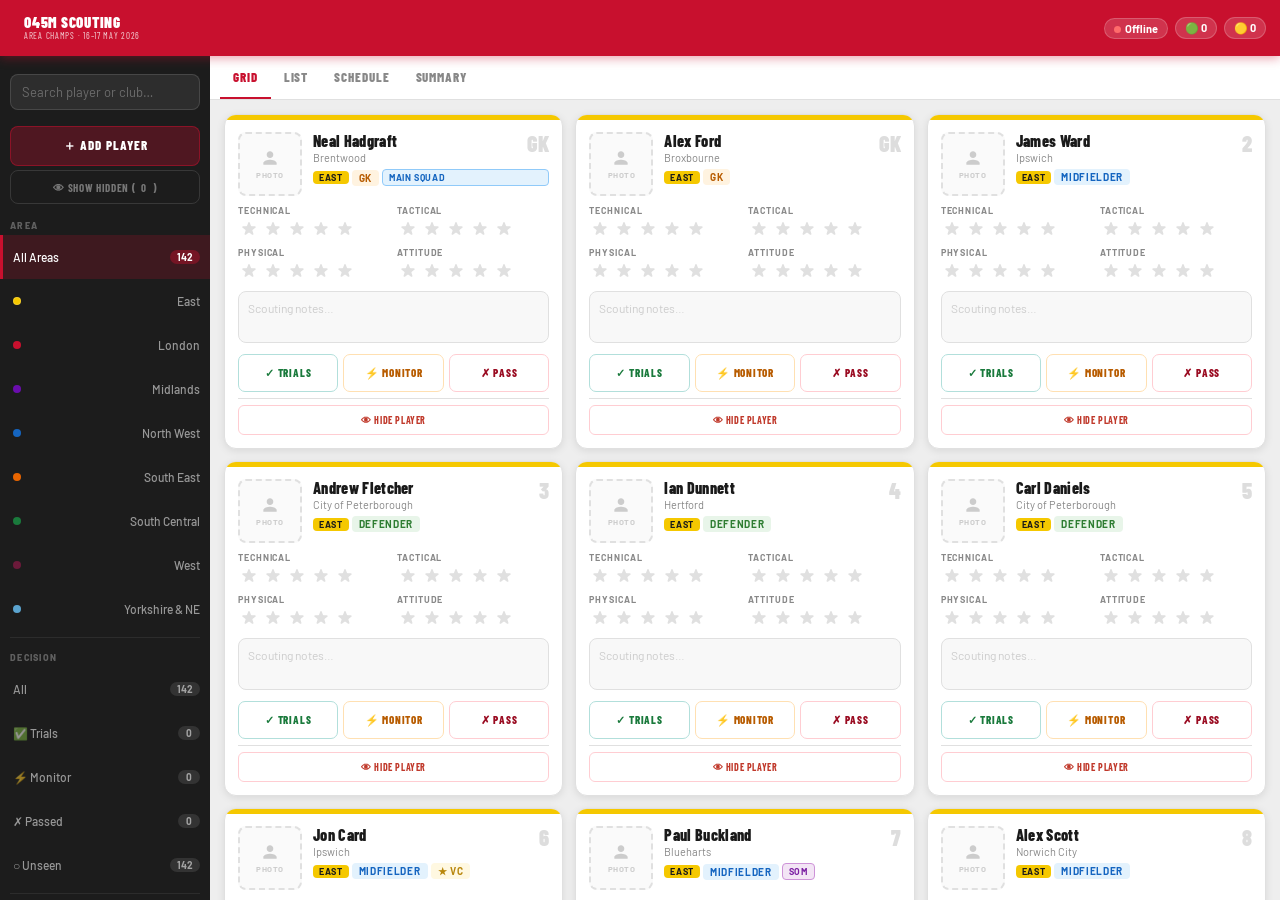
==== commit 03fc574b: "Update index.html" ====
--- a/index.html
+++ b/index.html
@@ -19,12 +19,12 @@
 *{box-sizing:border-box;margin:0;padding:0;-webkit-tap-highlight-color:transparent;}
 html,body{height:100%;overflow:hidden;}
 body{font-family:'Barlow',sans-serif;background:var(--light);color:var(--dark);}
- 
+
 /* SYNC BAR */
 #syncBar{position:fixed;top:0;left:0;right:0;height:3px;z-index:1000;transition:background 0.3s;}
 #syncBar.syncing{background:var(--amber);}
 #syncBar.error{background:var(--red);}
- 
+
 /* HEADER */
 header{background:var(--red);height:56px;display:flex;align-items:center;padding:0 14px;gap:10px;position:fixed;top:0;left:0;right:0;z-index:300;box-shadow:0 2px 10px rgba(200,16,46,0.4);}
 .logo-img{height:36px;width:auto;filter:brightness(0) invert(1);flex-shrink:0;}
@@ -39,10 +39,10 @@
 @keyframes pulse{0%,100%{opacity:1;}50%{opacity:0.3;}}
 .menu-btn{background:rgba(255,255,255,0.15);border:none;border-radius:8px;width:36px;height:36px;display:flex;align-items:center;justify-content:center;cursor:pointer;flex-shrink:0;}
 .menu-btn svg{width:18px;height:18px;fill:white;}
- 
+
 /* LAYOUT */
 .app{display:flex;height:100dvh;padding-top:56px;}
- 
+
 /* SIDEBAR */
 .sidebar{width:210px;min-width:210px;background:var(--sidebar);overflow-y:auto;padding:10px 0 30px;position:fixed;left:0;top:56px;bottom:0;z-index:200;transform:translateX(-100%);transition:transform 0.25s ease;-webkit-overflow-scrolling:touch;}
 .sidebar.open{transform:translateX(0);}
@@ -64,11 +64,18 @@
 .sq-legend{padding:4px 10px 8px;display:flex;flex-direction:column;gap:5px;}
 .sq-leg-row{display:flex;align-items:center;gap:7px;font-size:11px;color:rgba(255,255,255,0.4);}
 .sq-dot{width:8px;height:8px;border-radius:2px;flex-shrink:0;}
- 
+
 /* Add Player button in sidebar */
-.sb-add-btn{display:flex;align-items:center;gap:8px;width:calc(100% - 20px);margin:8px 10px;min-height:40px;background:rgba(200,16,46,0.3);border:1px solid rgba(200,16,46,0.5);border-radius:8px;color:white;font-family:'Barlow Condensed',sans-serif;font-size:13px;font-weight:800;letter-spacing:0.07em;text-transform:uppercase;cursor:pointer;justify-content:center;transition:all 0.15s;}
+.sb-add-btn{display:flex;align-items:center;gap:8px;width:calc(100% - 20px);margin:8px 10px 4px;min-height:40px;background:rgba(200,16,46,0.3);border:1px solid rgba(200,16,46,0.5);border-radius:8px;color:white;font-family:'Barlow Condensed',sans-serif;font-size:13px;font-weight:800;letter-spacing:0.07em;text-transform:uppercase;cursor:pointer;justify-content:center;transition:all 0.15s;}
 .sb-add-btn:hover,.sb-add-btn:active{background:rgba(200,16,46,0.5);}
- 
+.sb-hidden-btn{display:flex;align-items:center;justify-content:center;gap:6px;width:calc(100% - 20px);margin:0 10px 8px;min-height:34px;background:transparent;border:1px solid rgba(255,255,255,0.12);border-radius:8px;color:rgba(255,255,255,0.4);font-family:'Barlow Condensed',sans-serif;font-size:11px;font-weight:700;letter-spacing:0.06em;text-transform:uppercase;cursor:pointer;transition:all 0.15s;}
+.sb-hidden-btn.active{background:rgba(255,165,0,0.15);border-color:rgba(255,165,0,0.4);color:#ffb347;}
+.sb-hidden-btn:hover{color:white;border-color:rgba(255,255,255,0.25);}
+/* Absent/hidden player card */
+.player-card.absent-card{opacity:0.6;border:2px dashed #ffb347;}
+.restore-btn{width:100%;min-height:36px;border-radius:7px;border:1.5px solid #ffb347;color:#b85c00;background:#fff9f0;font-family:'Barlow Condensed',sans-serif;font-size:12px;font-weight:800;letter-spacing:0.07em;text-transform:uppercase;cursor:pointer;margin-top:8px;transition:all 0.15s;}
+.restore-btn:active{background:#ffb347;color:white;}
+
 /* MAIN */
 .main{flex:1;display:flex;flex-direction:column;min-width:0;overflow:hidden;}
 .view-nav{background:white;border-bottom:1px solid var(--border);display:flex;overflow-x:auto;padding:0 10px;position:sticky;top:0;z-index:100;scrollbar-width:none;}
@@ -76,18 +83,18 @@
 .view-tab{background:transparent;border:none;border-bottom:3px solid transparent;padding:0 13px;height:44px;font-family:'Barlow Condensed',sans-serif;font-size:13px;font-weight:800;letter-spacing:0.07em;text-transform:uppercase;color:var(--muted);cursor:pointer;white-space:nowrap;flex-shrink:0;margin-bottom:-1px;transition:color 0.15s;}
 .view-tab.active{color:var(--red);border-bottom-color:var(--red);}
 .view-content{flex:1;overflow-y:auto;overflow-x:hidden;padding:14px;-webkit-overflow-scrolling:touch;}
- 
+
 /* GRID */
 #gridView{display:grid;grid-template-columns:repeat(auto-fill,minmax(275px,1fr));gap:12px;}
 @media(max-width:600px){#gridView{grid-template-columns:1fr;}}
 #listView{display:none;flex-direction:column;gap:4px;}
 #scheduleView,#summaryView{display:none;}
- 
+
 /* PLAYER CARD */
 .player-card{background:white;border-radius:12px;border:1px solid var(--border);overflow:hidden;box-shadow:var(--shadow);transition:box-shadow 0.2s;}
 .card-strip{height:5px;}
 .card-body{padding:12px 13px 11px;}
- 
+
 /* Photo row */
 .card-photo-row{display:flex;align-items:flex-start;gap:11px;margin-bottom:9px;}
 .card-photo-wrap{position:relative;flex-shrink:0;width:64px;height:64px;}
@@ -105,7 +112,7 @@
 .card-club{font-size:11px;color:var(--muted);margin-top:1px;}
 .card-num{font-family:'Barlow Condensed',sans-serif;font-weight:900;font-size:22px;color:#ddd;line-height:1;flex-shrink:0;}
 .card-tags{display:flex;flex-wrap:wrap;gap:3px;align-items:center;margin-top:5px;}
- 
+
 /* Tags */
 .tag{display:inline-flex;align-items:center;padding:2px 7px;border-radius:4px;font-size:10px;font-weight:700;letter-spacing:0.07em;text-transform:uppercase;}
 .tag-area{color:white;}
@@ -121,19 +128,19 @@
 .sq-badge.som{background:#f3e5f5;color:#7b1fa2;border:1px solid #ce93d8;}
 .sq-badge.som-ntr{background:#faf0fc;color:#9c5ab8;border:1px solid #e2c0ef;}
 .tag-custom{background:#f0fdf4;color:#15803d;border:1px solid #86efac;}
- 
+
 /* Ratings */
 .ratings-grid{display:grid;grid-template-columns:1fr 1fr;gap:7px;margin-bottom:9px;}
 .rating-item label{display:block;font-size:9px;font-weight:700;letter-spacing:0.1em;text-transform:uppercase;color:var(--muted);margin-bottom:2px;}
 .stars{display:flex;gap:2px;}
 .star{width:22px;height:22px;cursor:pointer;flex-shrink:0;padding:2px;}
 .star svg{width:100%;height:100%;display:block;}
- 
+
 /* Notes */
 .notes-field{width:100%;background:#f8f8f8;border:1px solid var(--border);border-radius:8px;padding:7px 9px;font-family:'Barlow',sans-serif;font-size:12px;line-height:1.5;color:var(--dark);resize:none;outline:none;min-height:50px;-webkit-appearance:none;}
 .notes-field:focus{border-color:var(--red);background:white;}
 .notes-field::placeholder{color:#ccc;}
- 
+
 /* Decision buttons */
 .dec-row{display:flex;gap:5px;margin-top:8px;}
 .dec-btn{flex:1;min-height:38px;padding:0 4px;border-radius:7px;border:1.5px solid;font-family:'Barlow Condensed',sans-serif;font-size:11px;font-weight:800;letter-spacing:0.07em;text-transform:uppercase;cursor:pointer;background:transparent;transition:all 0.15s;}
@@ -143,7 +150,7 @@
 .dec-btn.monitor.active{background:var(--amber);border-color:var(--amber);color:white;}
 .dec-btn.reject{border-color:#ffcdd2;color:var(--reject);}
 .dec-btn.reject.active{background:var(--reject);border-color:var(--reject);color:white;}
- 
+
 /* Card actions row */
 .card-actions{display:flex;gap:5px;margin-top:6px;padding-top:6px;border-top:1px solid var(--border);}
 .card-act-btn{flex:1;min-height:30px;padding:0;border-radius:6px;border:1px solid var(--border);font-family:'Barlow Condensed',sans-serif;font-size:10px;font-weight:700;letter-spacing:0.06em;text-transform:uppercase;cursor:pointer;background:transparent;color:var(--muted);transition:all 0.15s;}
@@ -151,12 +158,12 @@
 .card-act-btn.absent-btn{color:#c0392b;border-color:#ffcdd2;}
 .card-act-btn.absent-btn:active{background:#fff5f5;}
 .card-act-btn.edit-btn{color:#1565c0;border-color:#c5d9f5;}
- 
+
 /* Card sync bar */
 .card-sync{height:2px;background:transparent;transition:background 0.3s;}
 .card-sync.saving{background:var(--amber);}
 .card-sync.saved{background:var(--green);}
- 
+
 /* LIST VIEW */
 .list-hdr,.list-row{display:grid;grid-template-columns:44px 36px 1fr 80px 70px 90px 120px;gap:8px;align-items:center;padding:8px 11px;border-radius:8px;}
 @media(max-width:750px){.list-hdr,.list-row{grid-template-columns:40px 30px 1fr 65px 100px;}.list-hide{display:none;}}
@@ -177,7 +184,7 @@
 .ldec.monitor.active{background:var(--amber);border-color:var(--amber);color:white;}
 .ldec.reject{border-color:#ffcdd2;color:var(--reject);}
 .ldec.reject.active{background:var(--reject);border-color:var(--reject);color:white;}
- 
+
 /* SCHEDULE */
 .sched-day{margin-bottom:22px;}
 .sched-hdr{font-family:'Barlow Condensed',sans-serif;font-size:20px;font-weight:900;letter-spacing:0.05em;text-transform:uppercase;color:var(--red);margin-bottom:10px;padding-bottom:6px;border-bottom:3px solid var(--red);display:flex;align-items:center;gap:12px;}
@@ -198,7 +205,7 @@
 .fix-btn.active-btn,.fixture.active-game .fix-btn{background:var(--red);color:white;}
 .fix-banner{background:var(--red);color:white;padding:9px 13px;display:flex;align-items:center;flex-wrap:wrap;gap:8px;border-radius:10px;margin-bottom:13px;font-family:'Barlow Condensed',sans-serif;font-size:13px;font-weight:700;}
 .fix-clear{background:rgba(255,255,255,0.2);border:none;color:white;border-radius:5px;padding:4px 11px;cursor:pointer;font-family:'Barlow Condensed',sans-serif;font-size:11px;font-weight:700;min-height:30px;}
- 
+
 /* SUMMARY */
 .sum-stats{display:grid;grid-template-columns:repeat(4,1fr);gap:10px;margin-bottom:18px;}
 @media(max-width:600px){.sum-stats{grid-template-columns:repeat(2,1fr);}}
@@ -226,7 +233,7 @@
 .sum-score.mid{color:var(--amber);}
 .sum-notes{font-size:11px;color:var(--muted);font-style:italic;white-space:nowrap;overflow:hidden;text-overflow:ellipsis;}
 .export-btn{background:var(--red);color:white;border:none;border-radius:8px;padding:11px 26px;font-family:'Barlow Condensed',sans-serif;font-size:13px;font-weight:900;letter-spacing:0.08em;text-transform:uppercase;cursor:pointer;margin-top:16px;min-height:var(--touch);}
- 
+
 /* LIGHTBOX */
 #lightbox{position:fixed;inset:0;background:rgba(0,0,0,0.93);z-index:900;display:none;flex-direction:column;align-items:center;justify-content:center;padding:20px;}
 #lightbox.show{display:flex;}
@@ -235,7 +242,7 @@
 #lightboxSub{font-size:13px;color:rgba(255,255,255,0.6);margin-top:3px;text-align:center;}
 #lightboxClose{position:absolute;top:16px;right:16px;background:rgba(255,255,255,0.15);border:none;color:white;width:40px;height:40px;border-radius:50%;font-size:20px;cursor:pointer;display:flex;align-items:center;justify-content:center;}
 #lightboxChange{margin-top:14px;background:rgba(255,255,255,0.15);border:1px solid rgba(255,255,255,0.3);color:white;border-radius:8px;padding:8px 20px;font-family:'Barlow Condensed',sans-serif;font-size:13px;font-weight:700;letter-spacing:0.07em;text-transform:uppercase;cursor:pointer;min-height:40px;}
- 
+
 /* MODAL — Add/Edit Player */
 .modal-overlay{position:fixed;inset:0;background:rgba(0,0,0,0.5);z-index:800;display:none;align-items:center;justify-content:center;padding:20px;}
 .modal-overlay.show{display:flex;}
@@ -253,31 +260,31 @@
 .modal-btn.primary:active{background:var(--red-dark);}
 .modal-btn.secondary{background:var(--light);color:var(--dark);}
 .modal-btn.danger{background:#fff0f0;color:var(--reject);border:1.5px solid #ffcdd2;}
- 
+
 /* EMPTY */
 .empty{text-align:center;padding:50px 20px;color:var(--muted);}
 .empty h3{font-family:'Barlow Condensed',sans-serif;font-size:20px;color:var(--dark);margin-bottom:6px;}
- 
+
 /* LOADING */
 #loadingOverlay{position:fixed;inset:0;background:var(--red);display:flex;flex-direction:column;align-items:center;justify-content:center;z-index:9999;transition:opacity 0.4s;}
 #loadingOverlay img{height:76px;filter:brightness(0) invert(1);margin-bottom:18px;}
 #loadingOverlay p{color:white;font-family:'Barlow Condensed',sans-serif;font-size:17px;font-weight:700;letter-spacing:0.1em;text-transform:uppercase;opacity:0.9;}
 #loadingOverlay .spin{width:26px;height:26px;border:2px solid rgba(255,255,255,0.3);border-top-color:white;border-radius:50%;animation:spin 0.8s linear infinite;margin-top:14px;}
- 
+
 ::-webkit-scrollbar{width:4px;height:4px;}
 ::-webkit-scrollbar-thumb{background:rgba(200,16,46,0.25);border-radius:2px;}
 </style>
 </head>
 <body>
- 
+
 <div id="syncBar"></div>
- 
+
 <div id="loadingOverlay">
   <img src="https://dav1992-create.github.io/o45m-scouting/England_Masters_Logo.png" alt="England Hockey Masters">
   <p>Loading Scouting System</p>
   <div class="spin"></div>
 </div>
- 
+
 <!-- Lightbox -->
 <div id="lightbox">
   <button id="lightboxClose" onclick="closeLightbox()">✕</button>
@@ -286,7 +293,7 @@
   <div id="lightboxSub"></div>
   <button id="lightboxChange" onclick="changePhotoFromLightbox()">📷 Change Photo</button>
 </div>
- 
+
 <!-- Add/Edit Player Modal -->
 <div class="modal-overlay" id="playerModal">
   <div class="modal">
@@ -345,7 +352,7 @@
     </div>
   </div>
 </div>
- 
+
 <header>
   <button class="menu-btn" onclick="toggleSidebar()">
     <svg viewBox="0 0 24 24"><rect y="4" width="24" height="2" rx="1"/><rect y="11" width="24" height="2" rx="1"/><rect y="18" width="24" height="2" rx="1"/></svg>
@@ -360,15 +367,16 @@
     <div class="stat-chip">🟡 <span id="monCount">0</span></div>
   </div>
 </header>
- 
+
 <div class="sidebar-overlay" id="sidebarOverlay" onclick="toggleSidebar()"></div>
- 
+
 <div class="app">
   <div class="sidebar" id="sidebar">
     <div class="sb-search"><input class="sb-input" type="search" id="searchInput" placeholder="Search player or club…" autocorrect="off" autocapitalize="off"></div>
- 
+
     <button class="sb-add-btn" onclick="openAddModal()">＋ Add Player</button>
- 
+    <button class="sb-hidden-btn" id="showHiddenBtn" onclick="toggleShowHidden()">👁 Show Hidden (<span id="hiddenCount">0</span>)</button>
+
     <span class="sb-label">Area</span>
     <button class="sb-btn active" data-area="ALL" onclick="setArea('ALL')">All Areas <span class="sb-count" id="cnt-ALL">0</span></button>
     <button class="sb-btn" data-area="East" onclick="setArea('East')"><span class="area-dot" style="background:#f5c800;border:1px solid rgba(255,255,255,0.15)"></span>East</button>
@@ -379,7 +387,7 @@
     <button class="sb-btn" data-area="South Central" onclick="setArea('South Central')"><span class="area-dot" style="background:#1a7a3c"></span>South Central</button>
     <button class="sb-btn" data-area="West" onclick="setArea('West')"><span class="area-dot" style="background:#6b1a3a"></span>West</button>
     <button class="sb-btn" data-area="Yorkshire & NE" onclick="setArea('Yorkshire & NE')"><span class="area-dot" style="background:#5ba4cf"></span>Yorkshire & NE</button>
- 
+
     <div class="sb-div"></div>
     <span class="sb-label">Decision</span>
     <button class="sb-btn" data-dec="ALL_D" onclick="setDecFilter('ALL_D')">All <span class="sb-count" id="cnt-ALLD">0</span></button>
@@ -387,7 +395,7 @@
     <button class="sb-btn" data-dec="monitor" onclick="setDecFilter('monitor')">⚡ Monitor <span class="sb-count" id="cnt-MON">0</span></button>
     <button class="sb-btn" data-dec="not-selected" onclick="setDecFilter('not-selected')">✗ Passed <span class="sb-count" id="cnt-REJ">0</span></button>
     <button class="sb-btn" data-dec="unseen" onclick="setDecFilter('unseen')">○ Unseen <span class="sb-count" id="cnt-UN">0</span></button>
- 
+
     <div class="sb-div"></div>
     <span class="sb-label">Position</span>
     <button class="sb-btn" data-pos="ALL_P" onclick="setPosFilter('ALL_P')">All</button>
@@ -395,7 +403,7 @@
     <button class="sb-btn" data-pos="Defender" onclick="setPosFilter('Defender')">Defender</button>
     <button class="sb-btn" data-pos="Midfielder" onclick="setPosFilter('Midfielder')">Midfielder</button>
     <button class="sb-btn" data-pos="Forward" onclick="setPosFilter('Forward')">Forward</button>
- 
+
     <div class="sb-div"></div>
     <span class="sb-label">Squad Status</span>
     <button class="sb-btn active" data-squad="ALL_S" onclick="setSquadFilter('ALL_S')">All <span class="sb-count" id="cnt-SQ-ALL">0</span></button>
@@ -404,7 +412,7 @@
     <button class="sb-btn" data-squad="som" onclick="setSquadFilter('som')">SOM <span class="sb-count" id="cnt-SQ-SOM">0</span></button>
     <button class="sb-btn" data-squad="som-ntr" onclick="setSquadFilter('som-ntr')">SOM NTR <span class="sb-count" id="cnt-SQ-SOMNTR">0</span></button>
     <button class="sb-btn" data-squad="none" onclick="setSquadFilter('none')">No Squad <span class="sb-count" id="cnt-SQ-NONE">0</span></button>
- 
+
     <div class="sb-div"></div>
     <span class="sb-label">Squad Key</span>
     <div class="sq-legend">
@@ -414,7 +422,7 @@
       <div class="sq-leg-row"><div class="sq-dot" style="background:#9c5ab8"></div>SOM NTR</div>
     </div>
   </div>
- 
+
   <div class="main">
     <div class="view-nav">
       <button class="view-tab active" onclick="setView('grid')">Grid</button>
@@ -430,7 +438,7 @@
     </div>
   </div>
 </div>
- 
+
 <script>
 // ── CONFIG ────────────────────────────────────────────────────────────────────
 const SB_URL='https://yunzbxjgndfdngneydhf.supabase.co';
@@ -438,11 +446,11 @@
 const STORAGE_URL=`${SB_URL}/storage/v1/object/player-photos`;
 const STORAGE_PUBLIC=`${SB_URL}/storage/v1/object/public/player-photos`;
 const POLL_MS=5000;
- 
+
 const AC={'East':'#f5c800','London':'#C8102E','Midlands':'#6a0dad','North West':'#1565c0','South East':'#e86500','South Central':'#1a7a3c','West':'#6b1a3a','Yorkshire & NE':'#5ba4cf'};
 const LIGHT_KITS=['East','Yorkshire & NE'];
 const POSITIONS=['GK','Defender','Midfielder','Forward'];
- 
+
 // ── SCHEDULE ──────────────────────────────────────────────────────────────────
 const SCHED={saturday:[
   {time:'11:00',pitch:'Stirratt',home:'East',away:'Midlands'},
@@ -475,7 +483,7 @@
   {time:'14:20',pitch:'Stirratt',home:'Midlands',away:'Yorkshire & NE'},
   {time:'14:20',pitch:'BGS',home:'East',away:'North West'},
 ]};
- 
+
 // ── BASE PLAYERS (programme) ──────────────────────────────────────────────────
 const BASE_PLAYERS=[
 {id:1,name:"Neal Hadgraft",shirt:"GK",area:"East",club:"Brentwood",position:"GK",pos:"GK",cap:false,squad:"main",is_custom:false},
@@ -621,18 +629,19 @@
 {id:141,name:"Kasim Mughal",shirt:"20",area:"Yorkshire & NE",club:"Huddersfield",position:"Forward",pos:"Outfield",cap:false,squad:"",is_custom:false},
 {id:142,name:"Gary Grant",shirt:"21",area:"Yorkshire & NE",club:"Gateshead",position:"Forward",pos:"Outfield",cap:false,squad:"",is_custom:false},
 ];
- 
+
 // ── STATE ─────────────────────────────────────────────────────────────────────
 let allPlayers=[...BASE_PLAYERS]; // merged base + custom
 let absentIds=new Set();          // IDs of absent/hidden players
+let showHidden=false;             // whether to show hidden players
 let A={};                         // assessments keyed by player id
 let photos={};                    // photo URLs keyed by player id
 let cArea='ALL',cDec='ALL_D',cPos='ALL_P',cSquad='ALL_S',cView='grid',sT='',fixF=null;
 let saveTimers={},lastPollTime=0,lightboxPid=null;
 let editingPlayerId=null;         // for modal edit mode
- 
+
 const hdrs={'apikey':SB_KEY,'Authorization':`Bearer ${SB_KEY}`,'Content-Type':'application/json','Prefer':'return=minimal'};
- 
+
 // ── SUPABASE ──────────────────────────────────────────────────────────────────
 async function loadAll(){
   setSyncState('syncing');
@@ -667,7 +676,7 @@
     lastPollTime=Date.now();
   }catch(e){setSyncState('error');}
 }
- 
+
 function normaliseCustom(p){
   return {
     id:p.id, name:p.name, shirt:p.shirt||'', area:p.area, club:p.club,
@@ -676,7 +685,7 @@
     cap:false, squad:p.squad||'', is_custom:true, absent:p.absent||false
   };
 }
- 
+
 async function upsertAssessment(id){
   const s=gs(id);
   setSyncState('syncing');
@@ -692,16 +701,34 @@
     setTimeout(()=>showCardSync(id,''),1500);
   }catch(e){setSyncState('error');}
 }
- 
+
 async function markAbsent(id){
-  // Store absent status in players table
   await fetch(`${SB_URL}/rest/v1/players`,{
     method:'POST',
     headers:{...hdrs,'Prefer':'resolution=merge-duplicates,return=minimal'},
     body:JSON.stringify({id,is_custom:false,absent:true,name:'',area:'',club:'',position:'',shirt:'',squad:''})
   });
 }
- 
+
+async function unmarkAbsent(id){
+  // Delete the absent record so they return to active
+  await fetch(`${SB_URL}/rest/v1/players?id=eq.${id}&is_custom=eq.false`,{method:'DELETE',headers:hdrs});
+}
+
+function toggleShowHidden(){
+  showHidden=!showHidden;
+  const btn=document.getElementById('showHiddenBtn');
+  btn.classList.toggle('active',showHidden);
+  btn.innerHTML=`${showHidden?'👁 Hiding Hidden':'👁 Show Hidden'} (<span id="hiddenCount">${absentIds.size}</span>)`;
+  closeSidebar();render();
+}
+
+async function restorePlayer(id){
+  absentIds.delete(id);
+  await unmarkAbsent(id);
+  updateCounts();render();
+}
+
 async function saveCustomPlayer(data){
   // data: {name,area,club,position,shirt,squad}
   try{
@@ -726,12 +753,12 @@
     return true;
   }catch(e){return false;}
 }
- 
+
 async function deleteCustomPlayer(id){
   await fetch(`${SB_URL}/rest/v1/players?id=eq.${id}`,{method:'DELETE',headers:hdrs});
   allPlayers=allPlayers.filter(p=>p.id!==id);
 }
- 
+
 async function pollRemote(){
   try{
     const since=new Date(lastPollTime-1000).toISOString();
@@ -765,9 +792,9 @@
     lastPollTime=Date.now();
   }catch(e){}
 }
- 
+
 function startPolling(){lastPollTime=Date.now();setInterval(pollRemote,POLL_MS);}
- 
+
 // ── PHOTO ─────────────────────────────────────────────────────────────────────
 function triggerPhotoUpload(id){
   const inp=document.createElement('input');
@@ -777,7 +804,7 @@
   inp.onchange=e=>{if(e.target.files[0])uploadPhoto(id,e.target.files[0]);};
   inp.click();
 }
- 
+
 async function uploadPhoto(id,file){
   const ext=(file.name.split('.').pop()||'jpg').toLowerCase();
   const path=`player_${id}.${ext}`;
@@ -801,7 +828,7 @@
     alert('Photo upload failed — check your connection and try again.');
   }
 }
- 
+
 function updatePhotoUI(id){
   const url=photos[id];
   // Card photo
@@ -822,11 +849,11 @@
       :`<div class="sum-thumb-ph sum-thumb-${id}">👤</div>`;
   });
 }
- 
+
 function photoPlaceholderHTML(id){
   return `<div class="card-photo-placeholder" onclick="triggerPhotoUpload(${id})"><svg viewBox="0 0 24 24"><path d="M12 12c2.21 0 4-1.79 4-4s-1.79-4-4-4-4 1.79-4 4 1.79 4 4 4zm0 2c-2.67 0-8 1.34-8 4v2h16v-2c0-2.66-5.33-4-8-4z"/></svg><span>Photo</span></div><div class="photo-uploading photo-uploading-${id}" style="display:none;position:absolute;inset:0;background:rgba(255,255,255,0.85);border-radius:8px;align-items:center;justify-content:center;"><div class="photo-spin"></div></div>`;
 }
- 
+
 function openLightbox(id){
   const p=allPlayers.find(x=>x.id===id);
   if(!p||!photos[id])return;
@@ -839,7 +866,7 @@
 function closeLightbox(){document.getElementById('lightbox').classList.remove('show');lightboxPid=null;}
 function changePhotoFromLightbox(){if(lightboxPid){closeLightbox();setTimeout(()=>triggerPhotoUpload(lightboxPid),300);}}
 document.getElementById('lightbox').addEventListener('click',e=>{if(e.target===document.getElementById('lightbox'))closeLightbox();});
- 
+
 // ── PLAYER MODAL ──────────────────────────────────────────────────────────────
 function openAddModal(){
   editingPlayerId=null;
@@ -856,7 +883,7 @@
   closeSidebar();
   setTimeout(()=>document.getElementById('fName').focus(),300);
 }
- 
+
 function openEditModal(id){
   const p=allPlayers.find(x=>x.id===id);
   if(!p||!p.is_custom)return;
@@ -872,12 +899,12 @@
   document.getElementById('modalSaveBtn').textContent='Save Changes';
   document.getElementById('playerModal').classList.add('show');
 }
- 
+
 function closeModal(){
   document.getElementById('playerModal').classList.remove('show');
   editingPlayerId=null;
 }
- 
+
 async function savePlayer(){
   const name=document.getElementById('fName').value.trim();
   const area=document.getElementById('fArea').value;
@@ -893,21 +920,21 @@
   if(ok){closeModal();updateCounts();render();}
   else{btn.textContent=editingPlayerId?'Save Changes':'Add Player';alert('Failed to save — check your connection.');}
 }
- 
+
 async function deletePlayer(){
   if(!editingPlayerId)return;
   if(!confirm('Remove this player from the scouting system?'))return;
   await deleteCustomPlayer(editingPlayerId);
   closeModal();updateCounts();render();
 }
- 
+
 function markAbsentAndHide(id){
   if(!confirm('Mark this player as absent and hide them?'))return;
   absentIds.add(id);
   markAbsent(id);
   render();updateCounts();
 }
- 
+
 // ── SYNC UI ───────────────────────────────────────────────────────────────────
 function setSyncState(s){
   const dot=document.getElementById('syncDot'),lbl=document.getElementById('syncLabel'),bar=document.getElementById('syncBar');
@@ -918,11 +945,11 @@
 function showCardSync(id,state){
   document.querySelectorAll(`.csync-${id}`).forEach(el=>el.className=`card-sync csync-${id}${state?' '+state:''}`);
 }
- 
+
 // ── LOCAL STATE ───────────────────────────────────────────────────────────────
 function gs(id){if(!A[id])A[id]={technical:0,tactical:0,physical:0,attitude:0,notes:'',decision:''};return A[id];}
 function avg(id){const s=gs(id),sc=[s.technical,s.tactical,s.physical,s.attitude].filter(x=>x>0);return sc.length?sc.reduce((a,b)=>a+b,0)/sc.length:0;}
- 
+
 // ── FILTERS ───────────────────────────────────────────────────────────────────
 function setArea(a){cArea=a;document.querySelectorAll('[data-area]').forEach(b=>b.classList.toggle('active',b.dataset.area===a));closeSidebar();render();}
 function setDecFilter(d){cDec=d;document.querySelectorAll('[data-dec]').forEach(b=>b.classList.toggle('active',b.dataset.dec===d));closeSidebar();render();}
@@ -937,28 +964,32 @@
   render();
 }
 document.getElementById('searchInput').addEventListener('input',e=>{sT=e.target.value;render();});
- 
+
 function fp(){
   return allPlayers.filter(p=>{
-    if(absentIds.has(p.id))return false;
-    if(fixF&&p.area!==fixF.home&&p.area!==fixF.away)return false;
-    if(!fixF&&cArea!=='ALL'&&p.area!==cArea)return false;
-    if(cPos!=='ALL_P'&&(p.position||p.pos)!==cPos)return false;
-    if(cSquad!=='ALL_S'&&cSquad!=='none'&&p.squad!==cSquad)return false;
-    if(cSquad==='none'&&p.squad!=='')return false;
-    const s=gs(p.id);
-    if(cDec==='recommended'&&s.decision!=='recommended')return false;
-    if(cDec==='monitor'&&s.decision!=='monitor')return false;
-    if(cDec==='not-selected'&&s.decision!=='not-selected')return false;
-    if(cDec==='unseen'&&s.decision!=='')return false;
+    const isAbsent=absentIds.has(p.id);
+    if(isAbsent&&!showHidden)return false;
+    if(!isAbsent&&showHidden)return false; // in showHidden mode, only show absent
+    if(!showHidden){
+      if(fixF&&p.area!==fixF.home&&p.area!==fixF.away)return false;
+      if(!fixF&&cArea!=='ALL'&&p.area!==cArea)return false;
+      if(cPos!=='ALL_P'&&(p.position||p.pos)!==cPos)return false;
+      if(cSquad!=='ALL_S'&&cSquad!=='none'&&p.squad!==cSquad)return false;
+      if(cSquad==='none'&&p.squad!=='')return false;
+      const s=gs(p.id);
+      if(cDec==='recommended'&&s.decision!=='recommended')return false;
+      if(cDec==='monitor'&&s.decision!=='monitor')return false;
+      if(cDec==='not-selected'&&s.decision!=='not-selected')return false;
+      if(cDec==='unseen'&&s.decision!=='')return false;
+    }
     if(sT){const q=sT.toLowerCase();if(!p.name.toLowerCase().includes(q)&&!p.club.toLowerCase().includes(q)&&!p.area.toLowerCase().includes(q))return false;}
     return true;
   });
 }
- 
+
 function toggleSidebar(){const sb=document.getElementById('sidebar'),ov=document.getElementById('sidebarOverlay'),open=sb.classList.toggle('open');ov.classList.toggle('show',open);}
 function closeSidebar(){if(window.innerWidth<900){document.getElementById('sidebar').classList.remove('open');document.getElementById('sidebarOverlay').classList.remove('show');}}
- 
+
 // ── STARS ─────────────────────────────────────────────────────────────────────
 function svgStar(f){const c=f?'#C8102E':'#e0e0e0';return`<svg viewBox="0 0 20 20" fill="${c}"><path d="M9.049 2.927c.3-.921 1.603-.921 1.902 0l1.07 3.292a1 1 0 00.95.69h3.462c.969 0 1.371 1.24.588 1.81l-2.8 2.034a1 1 0 00-.364 1.118l1.07 3.292c.3.921-.755 1.688-1.54 1.118l-2.8-2.034a1 1 0 00-1.175 0l-2.8 2.034c-.784.57-1.838-.197-1.539-1.118l1.07-3.292a1 1 0 00-.364-1.118L2.98 8.72c-.783-.57-.38-1.81.588-1.81h3.461a1 1 0 00.951-.69l1.07-3.292z"/></svg>`;}
 function starsH(id,f,v){return Array.from({length:5},(_,i)=>`<span class="star" onclick="setR(${id},'${f}',${i+1})">${svgStar(i<v)}</span>`).join('');}
@@ -973,7 +1004,7 @@
 }
 function sN(id,v){gs(id).notes=v;debounce(id);}
 function debounce(id){clearTimeout(saveTimers[id]);saveTimers[id]=setTimeout(()=>upsertAssessment(id),800);}
- 
+
 function refreshPlayerUI(id){
   const s=gs(id),p=allPlayers.find(x=>x.id===id);if(!p)return;
   ['technical','tactical','physical','attitude'].forEach(f=>document.querySelectorAll(`[data-stars="${id}-${f}"]`).forEach(el=>el.innerHTML=starsH(id,f,s[f])));
@@ -983,20 +1014,26 @@
   document.querySelectorAll(`.notes-${id}`).forEach(el=>{if(document.activeElement!==el)el.value=s.notes;});
   updatePhotoUI(id);
 }
- 
+
 // ── HELPERS ───────────────────────────────────────────────────────────────────
 function sqB(sq){if(!sq)return'';const L={'main':'Main Squad','main-ntr':'Main NTR','som':'SOM','som-ntr':'SOM NTR'};return`<span class="sq-badge ${sq}">${L[sq]}</span>`;}
 function areaTag(area){const lk=LIGHT_KITS.includes(area);return`<span class="tag tag-area${lk?' light':''}" style="background:${AC[area]||'#999'};font-size:9px;padding:1px 6px">${area}</span>`;}
 function posTag(pos){const map={'GK':'tag-gk','Defender':'tag-def','Midfielder':'tag-mid','Forward':'tag-fwd'};return`<span class="tag ${map[pos]||'tag-mid'}">${pos}</span>`;}
- 
+
 // ── RENDER GRID ───────────────────────────────────────────────────────────────
 function renderGrid(pl){
   const el=document.getElementById('gridView');el.innerHTML='';
-  if(!pl.length){el.innerHTML='<div class="empty"><h3>No players match</h3><p>Adjust filters or search.</p></div>';return;}
+  if(!pl.length){
+    el.innerHTML=showHidden
+      ?'<div class="empty"><h3>No hidden players</h3><p>No players have been marked absent.</p></div>'
+      :'<div class="empty"><h3>No players match</h3><p>Adjust filters or search.</p></div>';
+    return;
+  }
   pl.forEach(p=>{
     const s=gs(p.id),ac=AC[p.area]||'#ccc',pos=p.position||p.pos;
+    const isAbsent=absentIds.has(p.id);
     const d=document.createElement('div');
-    d.className=`player-card${s.decision?' '+s.decision:''}`;
+    d.className=`player-card${isAbsent?' absent-card':s.decision?' '+s.decision:''}`;
     d.setAttribute('data-pid',p.id);
     d.innerHTML=`
       <div class="card-strip strip-${p.id}${s.decision?' '+s.decision:''}" style="${!s.decision?'background:'+ac:''}"></div>
@@ -1021,9 +1058,13 @@
               ${p.cap?`<span class="tag tag-cap">★ ${p.capType}</span>`:''}
               ${sqB(p.squad)}
               ${p.is_custom?'<span class="tag tag-custom">Added</span>':''}
+              ${isAbsent?'<span class="tag" style="background:#fff3cd;color:#b85c00;border:1px solid #ffe69c">Absent</span>':''}
             </div>
           </div>
         </div>
+        ${isAbsent ? `
+          <button class="restore-btn" onclick="restorePlayer(${p.id})">↩ Restore Player</button>
+        ` : `
         <div class="ratings-grid">
           <div class="rating-item"><label>Technical</label><div class="stars" data-stars="${p.id}-technical">${starsH(p.id,'technical',s.technical)}</div></div>
           <div class="rating-item"><label>Tactical</label><div class="stars" data-stars="${p.id}-tactical">${starsH(p.id,'tactical',s.tactical)}</div></div>
@@ -1039,13 +1080,13 @@
         <div class="card-actions">
           <button class="card-act-btn absent-btn" onclick="markAbsentAndHide(${p.id})">👁 Hide Player</button>
           ${p.is_custom?`<button class="card-act-btn edit-btn" onclick="openEditModal(${p.id})">✎ Edit</button>`:''}
-        </div>
+        </div>`}
       </div>
       <div class="card-sync csync-${p.id}"></div>`;
     el.appendChild(d);
   });
 }
- 
+
 // ── RENDER LIST ───────────────────────────────────────────────────────────────
 function renderList(pl){
   const el=document.getElementById('listView');el.innerHTML='';
@@ -1078,7 +1119,7 @@
     el.appendChild(r);
   });
 }
- 
+
 // ── RENDER SCHEDULE ───────────────────────────────────────────────────────────
 function renderSchedule(){
   const el=document.getElementById('scheduleView');el.innerHTML='';
@@ -1105,7 +1146,7 @@
 }
 function filterFix(h,a){fixF=(fixF&&fixF.home===h&&fixF.away===a)?null:{home:h,away:a};setView('grid');}
 function clearFix(){fixF=null;render();}
- 
+
 // ── RENDER SUMMARY ────────────────────────────────────────────────────────────
 function renderSummary(){
   const el=document.getElementById('summaryView');el.innerHTML='';
@@ -1136,7 +1177,7 @@
   if(mons.length) el.innerHTML+=`<div class="sum-sec-hdr mh">⚡ Monitor List (${mons.length})</div><div class="sum-rows">${sbs(mons).map(p=>pRow(p,'mon')).join('')}</div>`;
   if(recs.length||mons.length) el.innerHTML+=`<button class="export-btn" onclick="expCSV()">📥 Export Shortlist CSV</button>`;
 }
- 
+
 // ── COUNTS ────────────────────────────────────────────────────────────────────
 function updateCounts(){
   const vis=allPlayers.filter(p=>!absentIds.has(p.id));
@@ -1156,8 +1197,12 @@
   document.getElementById('cnt-SQ-SOM').textContent=vis.filter(p=>p.squad==='som').length;
   document.getElementById('cnt-SQ-SOMNTR').textContent=vis.filter(p=>p.squad==='som-ntr').length;
   document.getElementById('cnt-SQ-NONE').textContent=vis.filter(p=>!p.squad).length;
-}
- 
+  // Update hidden count in button
+  const hc=absentIds.size;
+  const hBtn=document.getElementById('showHiddenBtn');
+  if(hBtn) hBtn.innerHTML=`${showHidden?'👁 Hide Hidden':'👁 Show Hidden'} (<span id="hiddenCount">${hc}</span>)`;
+}
+
 // ── EXPORT ────────────────────────────────────────────────────────────────────
 function expCSV(){
   const rows=[['Name','Club','Area','Position','Shirt','Squad','Technical','Tactical','Physical','Attitude','Overall','Decision','Notes']];
@@ -1169,7 +1214,7 @@
   a.href=URL.createObjectURL(new Blob([rows.map(r=>r.map(c=>`"${c}"`).join(',')).join('\n')],{type:'text/csv'}));
   a.download='england_o45m_shortlist_2026.csv';a.click();
 }
- 
+
 // ── MAIN RENDER ───────────────────────────────────────────────────────────────
 function render(){
   const pl=fp();
@@ -1179,7 +1224,7 @@
   else renderSummary();
   updateCounts();
 }
- 
+
 // ── INIT ──────────────────────────────────────────────────────────────────────
 async function init(){
   await loadAll();
